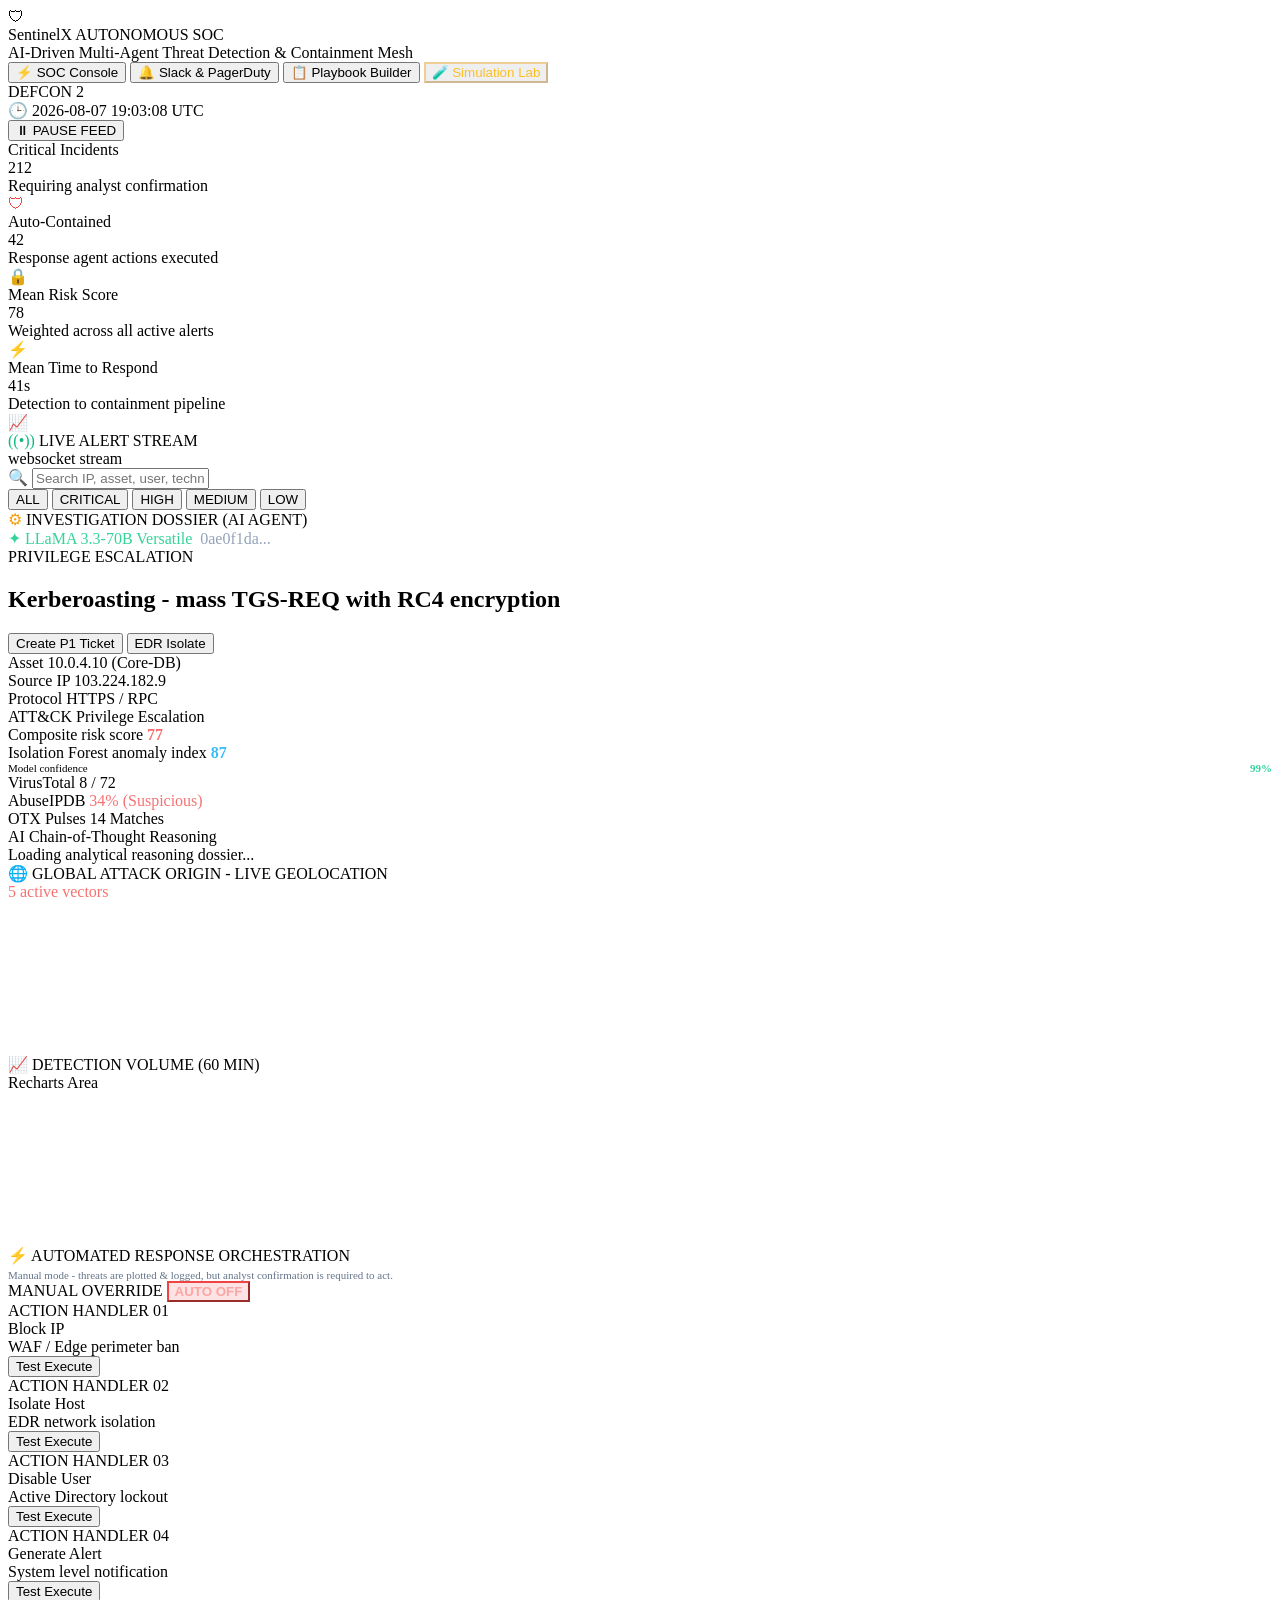
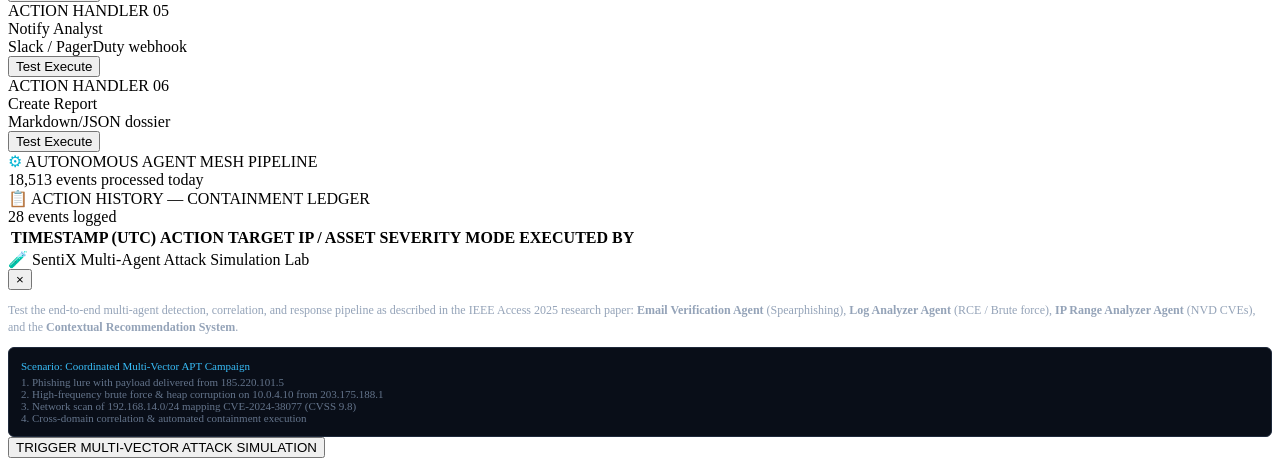
==== frontend/index.html @ 3782205e "feat(frontend): build interactive SOC console with alert stream, dossier, attack map, and agent mesh" ====
<!DOCTYPE html>
<html lang="en">
<head>
  <meta charset="UTF-8">
  <meta name="viewport" content="width=device-width, initial-scale=1.0">
  <title>SentinelX - Autonomous Multi-Agent Security Operations Center</title>
  <meta name="description" content="SentiX: An AI-Powered Autonomous Security Operations Center utilizing specialized multi-agent LLM reasoning, anomaly detection, and automated containment.">
  <link rel="stylesheet" href="/static/css/styles.css">
  <link rel="icon" href="data:image/svg+xml,<svg xmlns=%22http://www.w3.org/2000/svg%22 viewBox=%220 0 100 100%22><text y=%22.9em%22 font-size=%2290%22>🛡️</text></svg>">
</head>
<body>
  <div id="app-container">
    <!-- MASTER HEADER -->
    <header class="soc-header">
      <div class="brand-section">
        <div class="brand-logo">🛡</div>
        <div class="brand-title-wrap">
          <div class="brand-title-row">
            <span class="brand-title">SentinelX</span>
            <span class="badge-soc">AUTONOMOUS SOC</span>
          </div>
          <span class="brand-subtitle">AI-Driven Multi-Agent Threat Detection &amp; Containment Mesh</span>
        </div>
      </div>

      <nav class="nav-tabs">
        <button class="nav-tab active">
          <span>⚡</span> SOC Console
        </button>
        <button class="nav-tab">
          <span>🔔</span> Slack &amp; PagerDuty
        </button>
        <button class="nav-tab">
          <span>📋</span> Playbook Builder
        </button>
        <button class="nav-tab" id="btn-open-sim" style="color:#fbbf24;border-color:rgba(245,158,11,0.4);">
          <span>🧪</span> Simulation Lab
        </button>
      </nav>

      <div class="header-controls">
        <div class="defcon-badge" id="defcon-indicator">
          <span class="pulse-dot"></span>
          DEFCON 2
        </div>
        <div class="utc-clock">
          <span>🕒</span>
          <span id="utc-clock-time">2026-08-07 19:03:08 UTC</span>
        </div>
        <button class="btn-feed-ctrl" id="btn-feed-toggle">
          <span>⏸</span> PAUSE FEED
        </button>
      </div>
    </header>

    <main class="main-wrapper">
      <!-- TOP STATS CARDS -->
      <section class="stats-grid">
        <div class="stat-card red">
          <div>
            <div class="stat-label">Critical Incidents</div>
            <div class="stat-value" id="stat-critical">212</div>
            <div class="stat-sub">Requiring analyst confirmation</div>
          </div>
          <div class="stat-icon" style="color:#ef4444;">🛡</div>
        </div>

        <div class="stat-card green">
          <div>
            <div class="stat-label">Auto-Contained</div>
            <div class="stat-value" id="stat-contained">42</div>
            <div class="stat-sub">Response agent actions executed</div>
          </div>
          <div class="stat-icon" style="color:#10b981;">🔒</div>
        </div>

        <div class="stat-card gold">
          <div>
            <div class="stat-label">Mean Risk Score</div>
            <div class="stat-value" id="stat-risk">78</div>
            <div class="stat-sub">Weighted across all active alerts</div>
          </div>
          <div class="stat-icon" style="color:#f59e0b;">⚡</div>
        </div>

        <div class="stat-card cyan">
          <div>
            <div class="stat-label">Mean Time to Respond</div>
            <div class="stat-value" id="stat-mttr">41s</div>
            <div class="stat-sub">Detection to containment pipeline</div>
          </div>
          <div class="stat-icon" style="color:#06b6d4;">📈</div>
        </div>
      </section>

      <!-- SECTION 1: ALERT STREAM & AI INVESTIGATION DOSSIER (Slide 11) -->
      <section class="console-row">
        <!-- LEFT: LIVE ALERT STREAM -->
        <div class="panel">
          <div class="panel-header">
            <div class="panel-title">
              <span style="color:#10b981;">((•))</span> LIVE ALERT STREAM
            </div>
            <span class="panel-tag">websocket stream</span>
          </div>

          <div class="filter-bar">
            <div class="search-input-wrap">
              <span class="search-icon">🔍</span>
              <input type="text" id="search-alerts" class="search-input" placeholder="Search IP, asset, user, technique...">
            </div>
            <div class="filter-pills">
              <button class="pill-btn active" data-sev="ALL">ALL</button>
              <button class="pill-btn" data-sev="CRITICAL">CRITICAL</button>
              <button class="pill-btn" data-sev="HIGH">HIGH</button>
              <button class="pill-btn" data-sev="MEDIUM">MEDIUM</button>
              <button class="pill-btn" data-sev="LOW">LOW</button>
            </div>
          </div>

          <div class="alert-stream-list" id="alert-stream-list">
            <!-- Dynamic alerts loaded via JavaScript -->
          </div>
        </div>

        <!-- RIGHT: INVESTIGATION DOSSIER (AI AGENT) -->
        <div class="panel">
          <div class="panel-header">
            <div class="panel-title">
              <span style="color:#f59e0b;">⚙</span> INVESTIGATION DOSSIER (AI AGENT)
            </div>
            <div style="display:flex;gap:8px;align-items:center;">
              <span class="panel-tag" style="color:#34d399;border-color:#10b981;">✦ LLaMA 3.3-70B Versatile</span>
              <span class="panel-tag" id="dossier-alert-id" style="color:#94a3b8;border-color:#334155;">0ae0f1da...</span>
            </div>
          </div>

          <div class="dossier-body">
            <div class="dossier-top">
              <div class="dossier-header-info">
                <span class="dossier-cat-badge" id="dossier-cat-badge">PRIVILEGE ESCALATION</span>
                <h2 class="dossier-title" id="dossier-title">Kerberoasting - mass TGS-REQ with RC4 encryption</h2>
              </div>
              <div class="dossier-actions">
                <button class="btn-dossier-act" id="btn-create-p1">Create P1 Ticket</button>
                <button class="btn-dossier-act danger" id="btn-edr-isolate">EDR Isolate</button>
              </div>
            </div>

            <!-- METADATA GRID -->
            <div class="dossier-meta-grid">
              <div class="meta-field">
                <span class="meta-key">Asset</span>
                <span class="meta-val" id="meta-asset">10.0.4.10 (Core-DB)</span>
              </div>
              <div class="meta-field">
                <span class="meta-key">Source IP</span>
                <span class="meta-val" id="meta-src-ip">103.224.182.9</span>
              </div>
              <div class="meta-field">
                <span class="meta-key">Protocol</span>
                <span class="meta-val" id="meta-protocol">HTTPS / RPC</span>
              </div>
              <div class="meta-field">
                <span class="meta-key">ATT&amp;CK</span>
                <span class="meta-val" id="meta-technique">Privilege Escalation</span>
              </div>
            </div>

            <!-- METRIC BARS -->
            <div class="metrics-bars-box">
              <div class="bar-row">
                <div class="bar-header">
                  <span>Composite risk score</span>
                  <span id="val-composite" style="color:#f87171;font-weight:700;">77</span>
                </div>
                <div class="bar-track">
                  <div class="bar-fill red" id="bar-composite" style="width: 77%;"></div>
                </div>
              </div>

              <div class="bar-row">
                <div class="bar-header">
                  <span>Isolation Forest anomaly index</span>
                  <span id="val-if" style="color:#38bdf8;font-weight:700;">87</span>
                </div>
                <div class="bar-track">
                  <div class="bar-fill cyan" id="bar-if" style="width: 87%;"></div>
                </div>
              </div>

              <div style="display:flex;justify-content:space-between;font-family:var(--font-mono);font-size:11px;">
                <span style="color:var(--text-muted);">Model confidence</span>
                <span id="val-confidence" style="color:#34d399;font-weight:700;">99%</span>
              </div>
            </div>

            <!-- THREAT INTEL ROW -->
            <div class="threat-intel-row">
              <div class="intel-badge">
                <span class="intel-name">VirusTotal</span>
                <span class="intel-val" id="intel-vt">8 / 72</span>
              </div>
              <div class="intel-badge">
                <span class="intel-name">AbuseIPDB</span>
                <span class="intel-val" id="intel-abuse" style="color:#f87171;">34% (Suspicious)</span>
              </div>
              <div class="intel-badge">
                <span class="intel-name">OTX Pulses</span>
                <span class="intel-val" id="intel-otx">14 Matches</span>
              </div>
            </div>

            <!-- EVIDENCE & CHAIN-OF-THOUGHT -->
            <div class="evidence-section">
              <div class="evidence-header">AI Chain-of-Thought Reasoning</div>
              <div class="cot-container" id="dossier-cot">
                <!-- Injected via JavaScript -->
              </div>
              <div class="explanation-text" id="dossier-explanation">
                Loading analytical reasoning dossier...
              </div>
            </div>
          </div>
        </div>
      </section>

      <!-- SECTION 2: MAP, VOLUME & AUTOMATED RESPONSE (Slide 12) -->
      <section class="bottom-grid">
        <!-- MAP -->
        <div class="panel">
          <div class="panel-header">
            <div class="panel-title">
              <span style="color:#06b6d4;">🌐</span> GLOBAL ATTACK ORIGIN - LIVE GEOLOCATION
            </div>
            <span class="panel-tag" style="color:#f87171;border-color:rgba(239,68,68,0.4);">5 active vectors</span>
          </div>
          <div class="map-container">
            <canvas id="attack-map-canvas"></canvas>
          </div>
        </div>

        <!-- VOLUME CHART -->
        <div class="panel">
          <div class="panel-header">
            <div class="panel-title">
              <span style="color:#f59e0b;">📈</span> DETECTION VOLUME (60 MIN)
            </div>
            <span class="panel-tag">Recharts Area</span>
          </div>
          <div class="chart-container">
            <canvas id="volume-chart-canvas"></canvas>
          </div>
        </div>

        <!-- AUTOMATED RESPONSE ORCHESTRATION -->
        <div class="orchestration-panel">
          <div class="orch-header">
            <div>
              <div class="panel-title" style="margin-bottom:4px;">
                <span style="color:#10b981;">⚡</span> AUTOMATED RESPONSE ORCHESTRATION
              </div>
              <div style="font-size:11px;color:#64748b;">
                Manual mode - threats are plotted &amp; logged, but analyst confirmation is required to act.
              </div>
            </div>
            <div class="orch-mode-toggle">
              <span class="orch-mode-label">MANUAL OVERRIDE</span>
              <button class="pill-btn" id="mode-toggle-btn" style="background:rgba(239,68,68,0.15);color:#fca5a5;border-color:#ef4444;font-weight:700;">
                AUTO OFF
              </button>
            </div>
          </div>

          <div class="handlers-grid">
            <div class="handler-card">
              <div>
                <span class="handler-num">ACTION HANDLER 01</span>
                <div class="handler-name">Block IP</div>
                <div class="handler-desc">WAF / Edge perimeter ban</div>
              </div>
              <button class="btn-test-exec" data-action="BLOCK_IP" data-target="203.175.188.1">Test Execute</button>
            </div>

            <div class="handler-card">
              <div>
                <span class="handler-num">ACTION HANDLER 02</span>
                <div class="handler-name">Isolate Host</div>
                <div class="handler-desc">EDR network isolation</div>
              </div>
              <button class="btn-test-exec" data-action="ISOLATE_HOST" data-target="10.0.4.10">Test Execute</button>
            </div>

            <div class="handler-card">
              <div>
                <span class="handler-num">ACTION HANDLER 03</span>
                <div class="handler-name">Disable User</div>
                <div class="handler-desc">Active Directory lockout</div>
              </div>
              <button class="btn-test-exec" data-action="DISABLE_USER" data-target="admin_service">Test Execute</button>
            </div>

            <div class="handler-card">
              <div>
                <span class="handler-num">ACTION HANDLER 04</span>
                <div class="handler-name">Generate Alert</div>
                <div class="handler-desc">System level notification</div>
              </div>
              <button class="btn-test-exec" data-action="GENERATE_ALERT" data-target="Core SOC Dispatch">Test Execute</button>
            </div>

            <div class="handler-card">
              <div>
                <span class="handler-num">ACTION HANDLER 05</span>
                <div class="handler-name">Notify Analyst</div>
                <div class="handler-desc">Slack / PagerDuty webhook</div>
              </div>
              <button class="btn-test-exec" data-action="NOTIFY_ANALYST" data-target="#soc-channel">Test Execute</button>
            </div>

            <div class="handler-card">
              <div>
                <span class="handler-num">ACTION HANDLER 06</span>
                <div class="handler-name">Create Report</div>
                <div class="handler-desc">Markdown/JSON dossier</div>
              </div>
              <button class="btn-test-exec" data-action="CREATE_REPORT" data-target="INCIDENT-DOSSIER-2026">Test Execute</button>
            </div>
          </div>
        </div>
      </section>

      <!-- SECTION 3: AGENT MESH & CONTAINMENT LEDGER (Slide 13) -->
      <section class="console-row" style="grid-template-columns: 100%;">
        <!-- AGENT MESH -->
        <div class="panel">
          <div class="panel-header">
            <div class="panel-title">
              <span style="color:#06b6d4;">⚙</span> AUTONOMOUS AGENT MESH PIPELINE
            </div>
            <span class="panel-tag" id="events-today-badge">18,513 events processed today</span>
          </div>
          <div class="mesh-grid" id="agent-mesh-grid">
            <!-- 12 Agents loaded dynamically -->
          </div>
        </div>

        <!-- ACTION HISTORY - CONTAINMENT LEDGER -->
        <div class="panel">
          <div class="panel-header">
            <div class="panel-title">
              <span style="color:#10b981;">📋</span> ACTION HISTORY — CONTAINMENT LEDGER
            </div>
            <span class="panel-tag" id="ledger-count-badge">28 events logged</span>
          </div>
          <div class="ledger-table-wrap">
            <table class="ledger-table">
              <thead>
                <tr>
                  <th>TIMESTAMP (UTC)</th>
                  <th>ACTION</th>
                  <th>TARGET IP / ASSET</th>
                  <th>SEVERITY</th>
                  <th>MODE</th>
                  <th>EXECUTED BY</th>
                </tr>
              </thead>
              <tbody id="ledger-table-body">
                <!-- Containment rows loaded dynamically -->
              </tbody>
            </table>
          </div>
        </div>
      </section>
    </main>

    <!-- SIMULATION LAB MODAL -->
    <div class="modal-backdrop" id="sim-modal">
      <div class="modal-content">
        <div class="modal-header">
          <div class="modal-title">🧪 SentiX Multi-Agent Attack Simulation Lab</div>
          <button class="btn-close-modal" id="btn-close-modal">&times;</button>
        </div>
        <p style="font-size:12px;color:#94a3b8;line-height:1.4;">
          Test the end-to-end multi-agent detection, correlation, and response pipeline as described in the IEEE Access 2025 research paper:
          <strong>Email Verification Agent</strong> (Spearphishing), <strong>Log Analyzer Agent</strong> (RCE / Brute force), 
          <strong>IP Range Analyzer Agent</strong> (NVD CVEs), and the <strong>Contextual Recommendation System</strong>.
        </p>

        <div style="background:#090e18;padding:12px;border-radius:6px;border:1px solid #1e293b;font-family:var(--font-mono);font-size:11px;color:#38bdf8;">
          <div>Scenario: Coordinated Multi-Vector APT Campaign</div>
          <div style="color:#64748b;margin-top:4px;">
            1. Phishing lure with payload delivered from 185.220.101.5<br>
            2. High-frequency brute force &amp; heap corruption on 10.0.4.10 from 203.175.188.1<br>
            3. Network scan of 192.168.14.0/24 mapping CVE-2024-38077 (CVSS 9.8)<br>
            4. Cross-domain correlation &amp; automated containment execution
          </div>
        </div>

        <button class="btn-primary" id="btn-run-sim-action">
          TRIGGER MULTI-VECTOR ATTACK SIMULATION
        </button>
      </div>
    </div>
  </div>

  <script src="/static/js/app.js"></script>
</body>
</html>
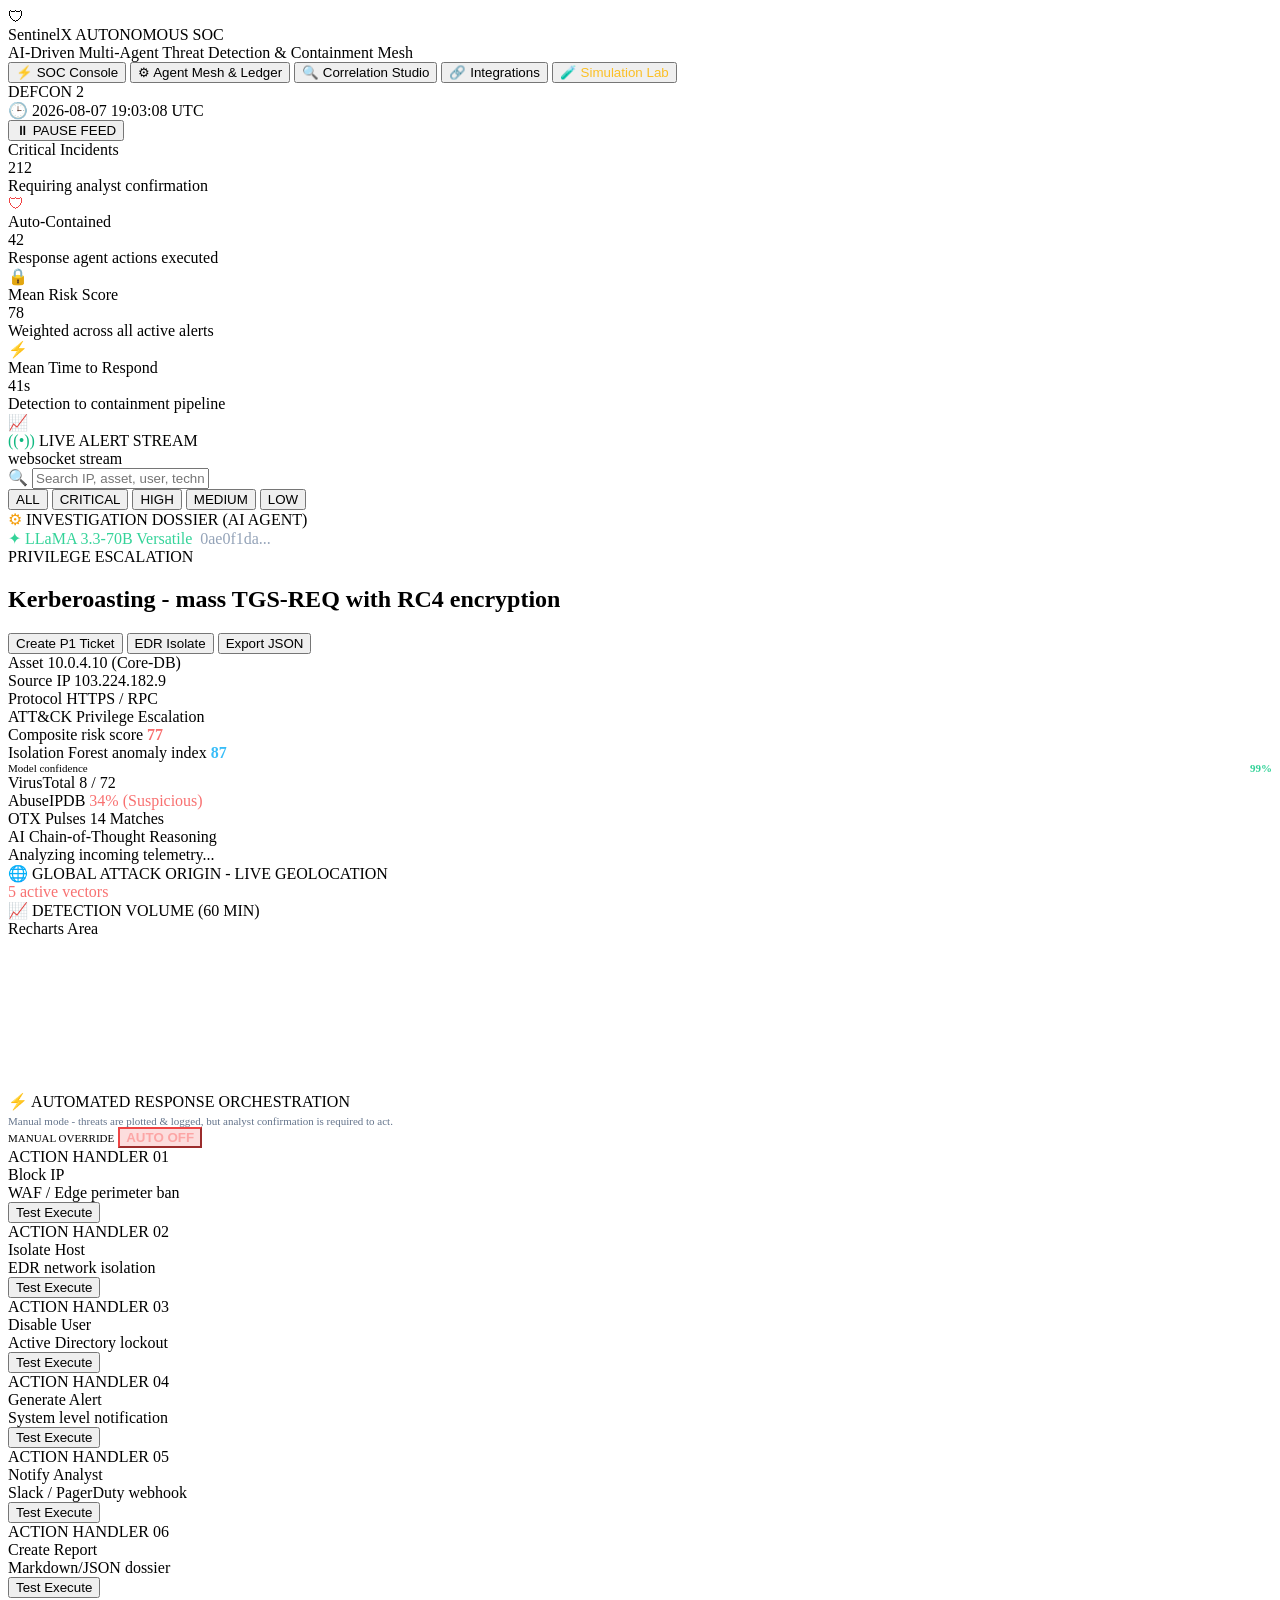
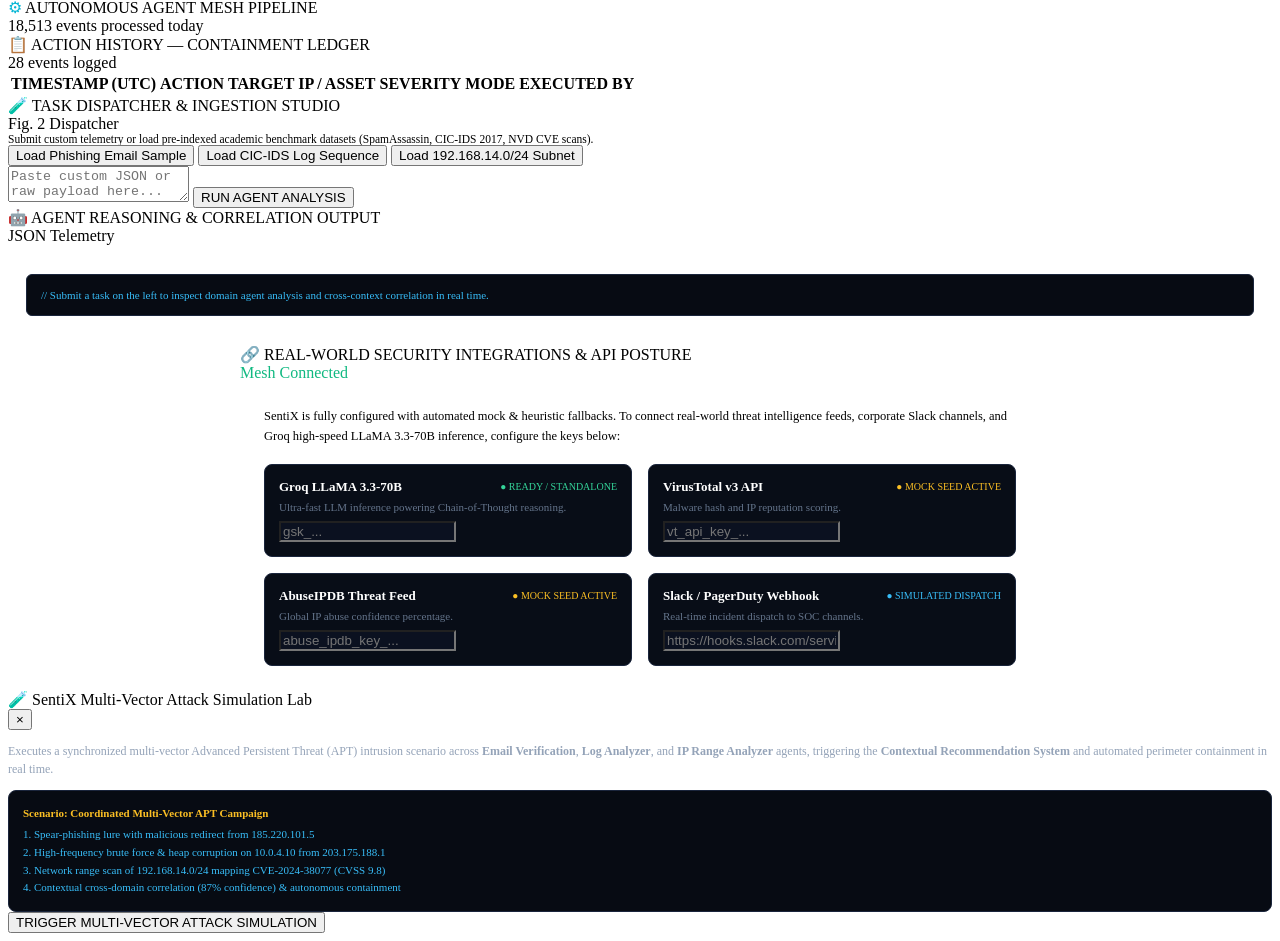
==== commit f3b678d1: "feat(ui): complete high-fidelity tactical SOC console redesign with offline Leaflet maps, Chart.js t" ====
--- a/frontend/index.html
+++ b/frontend/index.html
@@ -4,357 +4,369 @@
   <meta charset="UTF-8">
   <meta name="viewport" content="width=device-width, initial-scale=1.0">
   <title>SentinelX - Autonomous Multi-Agent Security Operations Center</title>
-  <meta name="description" content="SentiX: An AI-Powered Autonomous Security Operations Center utilizing specialized multi-agent LLM reasoning, anomaly detection, and automated containment.">
+  <meta name="description" content="SentiX: Autonomous Multi-Agent Security Operations Center (SOC) implementing IEEE Access 2025 cross-domain threat detection and correlation.">
+  <link rel="stylesheet" href="/static/vendor/leaflet.css">
   <link rel="stylesheet" href="/static/css/styles.css">
   <link rel="icon" href="data:image/svg+xml,<svg xmlns=%22http://www.w3.org/2000/svg%22 viewBox=%220 0 100 100%22><text y=%22.9em%22 font-size=%2290%22>🛡️</text></svg>">
 </head>
 <body>
   <div id="app-container">
-    <!-- MASTER HEADER -->
+    <!-- MASTER HEADER (Slide 11 Replica) -->
     <header class="soc-header">
       <div class="brand-section">
-        <div class="brand-logo">🛡</div>
-        <div class="brand-title-wrap">
-          <div class="brand-title-row">
-            <span class="brand-title">SentinelX</span>
-            <span class="badge-soc">AUTONOMOUS SOC</span>
-          </div>
-          <span class="brand-subtitle">AI-Driven Multi-Agent Threat Detection &amp; Containment Mesh</span>
+        <div class="brand-shield-icon">🛡</div>
+        <div class="brand-titles">
+          <div class="brand-primary-row">
+            <span class="brand-name">SentinelX</span>
+            <span class="brand-badge-soc">AUTONOMOUS SOC</span>
+          </div>
+          <span class="brand-desc">AI-Driven Multi-Agent Threat Detection &amp; Containment Mesh</span>
         </div>
       </div>
 
       <nav class="nav-tabs">
-        <button class="nav-tab active">
+        <button class="nav-tab-btn active" data-tab="pane-soc-console">
           <span>⚡</span> SOC Console
         </button>
-        <button class="nav-tab">
-          <span>🔔</span> Slack &amp; PagerDuty
-        </button>
-        <button class="nav-tab">
-          <span>📋</span> Playbook Builder
-        </button>
-        <button class="nav-tab" id="btn-open-sim" style="color:#fbbf24;border-color:rgba(245,158,11,0.4);">
+        <button class="nav-tab-btn" data-tab="pane-agent-mesh">
+          <span>⚙</span> Agent Mesh &amp; Ledger
+        </button>
+        <button class="nav-tab-btn" data-tab="pane-studio">
+          <span>🔍</span> Correlation Studio
+        </button>
+        <button class="nav-tab-btn" data-tab="pane-integrations">
+          <span>🔗</span> Integrations
+        </button>
+        <button class="nav-tab-btn" id="btn-open-sim" style="color:#fbbf24;">
           <span>🧪</span> Simulation Lab
         </button>
       </nav>
 
-      <div class="header-controls">
-        <div class="defcon-badge" id="defcon-indicator">
-          <span class="pulse-dot"></span>
+      <div class="header-status-cluster">
+        <div class="defcon-pill">
+          <span class="pulse-dot-cyan"></span>
           DEFCON 2
         </div>
-        <div class="utc-clock">
+        <div class="clock-telemetry">
           <span>🕒</span>
           <span id="utc-clock-time">2026-08-07 19:03:08 UTC</span>
         </div>
-        <button class="btn-feed-ctrl" id="btn-feed-toggle">
+        <button class="btn-toggle-feed" id="btn-feed-toggle">
           <span>⏸</span> PAUSE FEED
         </button>
       </div>
     </header>
 
     <main class="main-wrapper">
-      <!-- TOP STATS CARDS -->
-      <section class="stats-grid">
-        <div class="stat-card red">
+      <!-- TOP METRIC CARDS (Slide 11 Replica) -->
+      <section class="metrics-row">
+        <div class="metric-card red">
           <div>
-            <div class="stat-label">Critical Incidents</div>
-            <div class="stat-value" id="stat-critical">212</div>
-            <div class="stat-sub">Requiring analyst confirmation</div>
-          </div>
-          <div class="stat-icon" style="color:#ef4444;">🛡</div>
-        </div>
-
-        <div class="stat-card green">
+            <div class="metric-title">Critical Incidents</div>
+            <div class="metric-value" id="stat-critical">212</div>
+            <div class="metric-sub">Requiring analyst confirmation</div>
+          </div>
+          <div class="metric-icon-wrap" style="color:#ef4444;">🛡</div>
+        </div>
+
+        <div class="metric-card green">
           <div>
-            <div class="stat-label">Auto-Contained</div>
-            <div class="stat-value" id="stat-contained">42</div>
-            <div class="stat-sub">Response agent actions executed</div>
-          </div>
-          <div class="stat-icon" style="color:#10b981;">🔒</div>
-        </div>
-
-        <div class="stat-card gold">
+            <div class="metric-title">Auto-Contained</div>
+            <div class="metric-value" id="stat-contained">42</div>
+            <div class="metric-sub">Response agent actions executed</div>
+          </div>
+          <div class="metric-icon-wrap" style="color:#10b981;">🔒</div>
+        </div>
+
+        <div class="metric-card gold">
           <div>
-            <div class="stat-label">Mean Risk Score</div>
-            <div class="stat-value" id="stat-risk">78</div>
-            <div class="stat-sub">Weighted across all active alerts</div>
-          </div>
-          <div class="stat-icon" style="color:#f59e0b;">⚡</div>
-        </div>
-
-        <div class="stat-card cyan">
+            <div class="metric-title">Mean Risk Score</div>
+            <div class="metric-value" id="stat-risk">78</div>
+            <div class="metric-sub">Weighted across all active alerts</div>
+          </div>
+          <div class="metric-icon-wrap" style="color:#f59e0b;">⚡</div>
+        </div>
+
+        <div class="metric-card cyan">
           <div>
-            <div class="stat-label">Mean Time to Respond</div>
-            <div class="stat-value" id="stat-mttr">41s</div>
-            <div class="stat-sub">Detection to containment pipeline</div>
-          </div>
-          <div class="stat-icon" style="color:#06b6d4;">📈</div>
+            <div class="metric-title">Mean Time to Respond</div>
+            <div class="metric-value" id="stat-mttr">41s</div>
+            <div class="metric-sub">Detection to containment pipeline</div>
+          </div>
+          <div class="metric-icon-wrap" style="color:#06b6d4;">📈</div>
         </div>
       </section>
 
-      <!-- SECTION 1: ALERT STREAM & AI INVESTIGATION DOSSIER (Slide 11) -->
-      <section class="console-row">
-        <!-- LEFT: LIVE ALERT STREAM -->
-        <div class="panel">
-          <div class="panel-header">
-            <div class="panel-title">
-              <span style="color:#10b981;">((•))</span> LIVE ALERT STREAM
-            </div>
-            <span class="panel-tag">websocket stream</span>
-          </div>
-
-          <div class="filter-bar">
-            <div class="search-input-wrap">
-              <span class="search-icon">🔍</span>
-              <input type="text" id="search-alerts" class="search-input" placeholder="Search IP, asset, user, technique...">
-            </div>
-            <div class="filter-pills">
-              <button class="pill-btn active" data-sev="ALL">ALL</button>
-              <button class="pill-btn" data-sev="CRITICAL">CRITICAL</button>
-              <button class="pill-btn" data-sev="HIGH">HIGH</button>
-              <button class="pill-btn" data-sev="MEDIUM">MEDIUM</button>
-              <button class="pill-btn" data-sev="LOW">LOW</button>
-            </div>
-          </div>
-
-          <div class="alert-stream-list" id="alert-stream-list">
-            <!-- Dynamic alerts loaded via JavaScript -->
-          </div>
-        </div>
-
-        <!-- RIGHT: INVESTIGATION DOSSIER (AI AGENT) -->
-        <div class="panel">
-          <div class="panel-header">
-            <div class="panel-title">
-              <span style="color:#f59e0b;">⚙</span> INVESTIGATION DOSSIER (AI AGENT)
-            </div>
-            <div style="display:flex;gap:8px;align-items:center;">
-              <span class="panel-tag" style="color:#34d399;border-color:#10b981;">✦ LLaMA 3.3-70B Versatile</span>
-              <span class="panel-tag" id="dossier-alert-id" style="color:#94a3b8;border-color:#334155;">0ae0f1da...</span>
-            </div>
-          </div>
-
-          <div class="dossier-body">
-            <div class="dossier-top">
-              <div class="dossier-header-info">
-                <span class="dossier-cat-badge" id="dossier-cat-badge">PRIVILEGE ESCALATION</span>
-                <h2 class="dossier-title" id="dossier-title">Kerberoasting - mass TGS-REQ with RC4 encryption</h2>
-              </div>
-              <div class="dossier-actions">
-                <button class="btn-dossier-act" id="btn-create-p1">Create P1 Ticket</button>
-                <button class="btn-dossier-act danger" id="btn-edr-isolate">EDR Isolate</button>
-              </div>
-            </div>
-
-            <!-- METADATA GRID -->
-            <div class="dossier-meta-grid">
-              <div class="meta-field">
-                <span class="meta-key">Asset</span>
-                <span class="meta-val" id="meta-asset">10.0.4.10 (Core-DB)</span>
-              </div>
-              <div class="meta-field">
-                <span class="meta-key">Source IP</span>
-                <span class="meta-val" id="meta-src-ip">103.224.182.9</span>
-              </div>
-              <div class="meta-field">
-                <span class="meta-key">Protocol</span>
-                <span class="meta-val" id="meta-protocol">HTTPS / RPC</span>
-              </div>
-              <div class="meta-field">
-                <span class="meta-key">ATT&amp;CK</span>
-                <span class="meta-val" id="meta-technique">Privilege Escalation</span>
-              </div>
-            </div>
-
-            <!-- METRIC BARS -->
-            <div class="metrics-bars-box">
-              <div class="bar-row">
-                <div class="bar-header">
-                  <span>Composite risk score</span>
-                  <span id="val-composite" style="color:#f87171;font-weight:700;">77</span>
-                </div>
-                <div class="bar-track">
-                  <div class="bar-fill red" id="bar-composite" style="width: 77%;"></div>
-                </div>
-              </div>
-
-              <div class="bar-row">
-                <div class="bar-header">
-                  <span>Isolation Forest anomaly index</span>
-                  <span id="val-if" style="color:#38bdf8;font-weight:700;">87</span>
-                </div>
-                <div class="bar-track">
-                  <div class="bar-fill cyan" id="bar-if" style="width: 87%;"></div>
-                </div>
-              </div>
-
-              <div style="display:flex;justify-content:space-between;font-family:var(--font-mono);font-size:11px;">
-                <span style="color:var(--text-muted);">Model confidence</span>
-                <span id="val-confidence" style="color:#34d399;font-weight:700;">99%</span>
-              </div>
-            </div>
-
-            <!-- THREAT INTEL ROW -->
-            <div class="threat-intel-row">
-              <div class="intel-badge">
-                <span class="intel-name">VirusTotal</span>
-                <span class="intel-val" id="intel-vt">8 / 72</span>
-              </div>
-              <div class="intel-badge">
-                <span class="intel-name">AbuseIPDB</span>
-                <span class="intel-val" id="intel-abuse" style="color:#f87171;">34% (Suspicious)</span>
-              </div>
-              <div class="intel-badge">
-                <span class="intel-name">OTX Pulses</span>
-                <span class="intel-val" id="intel-otx">14 Matches</span>
-              </div>
-            </div>
-
-            <!-- EVIDENCE & CHAIN-OF-THOUGHT -->
-            <div class="evidence-section">
-              <div class="evidence-header">AI Chain-of-Thought Reasoning</div>
-              <div class="cot-container" id="dossier-cot">
-                <!-- Injected via JavaScript -->
-              </div>
-              <div class="explanation-text" id="dossier-explanation">
-                Loading analytical reasoning dossier...
-              </div>
-            </div>
-          </div>
-        </div>
-      </section>
-
-      <!-- SECTION 2: MAP, VOLUME & AUTOMATED RESPONSE (Slide 12) -->
-      <section class="bottom-grid">
-        <!-- MAP -->
-        <div class="panel">
-          <div class="panel-header">
-            <div class="panel-title">
-              <span style="color:#06b6d4;">🌐</span> GLOBAL ATTACK ORIGIN - LIVE GEOLOCATION
-            </div>
-            <span class="panel-tag" style="color:#f87171;border-color:rgba(239,68,68,0.4);">5 active vectors</span>
-          </div>
-          <div class="map-container">
-            <canvas id="attack-map-canvas"></canvas>
-          </div>
-        </div>
-
-        <!-- VOLUME CHART -->
-        <div class="panel">
-          <div class="panel-header">
-            <div class="panel-title">
-              <span style="color:#f59e0b;">📈</span> DETECTION VOLUME (60 MIN)
-            </div>
-            <span class="panel-tag">Recharts Area</span>
-          </div>
-          <div class="chart-container">
-            <canvas id="volume-chart-canvas"></canvas>
-          </div>
-        </div>
-
-        <!-- AUTOMATED RESPONSE ORCHESTRATION -->
-        <div class="orchestration-panel">
-          <div class="orch-header">
-            <div>
-              <div class="panel-title" style="margin-bottom:4px;">
-                <span style="color:#10b981;">⚡</span> AUTOMATED RESPONSE ORCHESTRATION
-              </div>
-              <div style="font-size:11px;color:#64748b;">
-                Manual mode - threats are plotted &amp; logged, but analyst confirmation is required to act.
-              </div>
-            </div>
-            <div class="orch-mode-toggle">
-              <span class="orch-mode-label">MANUAL OVERRIDE</span>
-              <button class="pill-btn" id="mode-toggle-btn" style="background:rgba(239,68,68,0.15);color:#fca5a5;border-color:#ef4444;font-weight:700;">
-                AUTO OFF
-              </button>
-            </div>
-          </div>
-
-          <div class="handlers-grid">
-            <div class="handler-card">
+      <!-- ========================================== -->
+      <!-- TAB 1: SOC CONSOLE (Slides 11 & 12)       -->
+      <!-- ========================================== -->
+      <div class="tab-pane active" id="pane-soc-console">
+        <!-- SECTION 1: ALERT STREAM & AI DOSSIER (Slide 11) -->
+        <section class="soc-grid-dual">
+          <!-- LEFT: LIVE ALERT STREAM -->
+          <div class="soc-panel">
+            <div class="soc-panel-header">
+              <div class="panel-heading">
+                <span style="color:#10b981;">((•))</span> LIVE ALERT STREAM
+              </div>
+              <span class="tag-stream">websocket stream</span>
+            </div>
+
+            <div class="stream-filter-box">
+              <div class="search-field-wrap">
+                <span class="search-field-icon">🔍</span>
+                <input type="text" id="search-alerts" class="search-field" placeholder="Search IP, asset, user, technique...">
+              </div>
+              <div class="severity-pill-row">
+                <button class="sev-pill active" data-sev="ALL">ALL</button>
+                <button class="sev-pill" data-sev="CRITICAL">CRITICAL</button>
+                <button class="sev-pill" data-sev="HIGH">HIGH</button>
+                <button class="sev-pill" data-sev="MEDIUM">MEDIUM</button>
+                <button class="sev-pill" data-sev="LOW">LOW</button>
+              </div>
+            </div>
+
+            <div class="alert-list-scroll" id="alert-stream-list">
+              <!-- Dynamically populated from SQLite via API -->
+            </div>
+          </div>
+
+          <!-- RIGHT: AI INVESTIGATION DOSSIER -->
+          <div class="soc-panel">
+            <div class="soc-panel-header">
+              <div class="panel-heading">
+                <span style="color:#f59e0b;">⚙</span> INVESTIGATION DOSSIER (AI AGENT)
+              </div>
+              <div style="display:flex;gap:8px;align-items:center;">
+                <span class="tag-stream" style="color:#34d399;border-color:#10b981;">✦ LLaMA 3.3-70B Versatile</span>
+                <span class="tag-stream" id="dossier-alert-id" style="color:#94a3b8;border-color:#2a3b5c;">0ae0f1da...</span>
+              </div>
+            </div>
+
+            <div class="dossier-inner">
+              <div class="dossier-hero">
+                <div class="dossier-titles">
+                  <span class="dossier-category" id="dossier-cat-badge">PRIVILEGE ESCALATION</span>
+                  <h2 class="dossier-main-title" id="dossier-title">Kerberoasting - mass TGS-REQ with RC4 encryption</h2>
+                </div>
+                <div class="dossier-btn-cluster">
+                  <button class="btn-dossier" id="btn-create-p1">Create P1 Ticket</button>
+                  <button class="btn-dossier danger" id="btn-edr-isolate">EDR Isolate</button>
+                  <button class="btn-dossier" id="btn-export-dossier">Export JSON</button>
+                </div>
+              </div>
+
+              <!-- 4-COLUMN TELEMETRY GRID -->
+              <div class="telemetry-4col">
+                <div class="tele-field">
+                  <span class="tele-label">Asset</span>
+                  <span class="tele-value" id="meta-asset">10.0.4.10 (Core-DB)</span>
+                </div>
+                <div class="tele-field">
+                  <span class="tele-label">Source IP</span>
+                  <span class="tele-value" id="meta-src-ip">103.224.182.9</span>
+                </div>
+                <div class="tele-field">
+                  <span class="tele-label">Protocol</span>
+                  <span class="tele-value" id="meta-protocol">HTTPS / RPC</span>
+                </div>
+                <div class="tele-field">
+                  <span class="tele-label">ATT&amp;CK</span>
+                  <span class="tele-value" id="meta-technique">Privilege Escalation</span>
+                </div>
+              </div>
+
+              <!-- RISK PROGRESS METRICS -->
+              <div class="gauges-card">
+                <div class="gauge-item">
+                  <div class="gauge-head">
+                    <span>Composite risk score</span>
+                    <span id="val-composite" style="color:#f87171;font-weight:700;">77</span>
+                  </div>
+                  <div class="gauge-track">
+                    <div class="gauge-fill red" id="bar-composite" style="width: 77%;"></div>
+                  </div>
+                </div>
+
+                <div class="gauge-item">
+                  <div class="gauge-head">
+                    <span>Isolation Forest anomaly index</span>
+                    <span id="val-if" style="color:#38bdf8;font-weight:700;">87</span>
+                  </div>
+                  <div class="gauge-track">
+                    <div class="gauge-fill cyan" id="bar-if" style="width: 87%;"></div>
+                  </div>
+                </div>
+
+                <div style="display:flex;justify-content:space-between;font-family:var(--font-mono);font-size:11px;">
+                  <span style="color:var(--text-secondary);">Model confidence</span>
+                  <span id="val-confidence" style="color:#34d399;font-weight:700;">99%</span>
+                </div>
+              </div>
+
+              <!-- THREAT INTEL TRIPLET -->
+              <div class="intel-triplet">
+                <div class="intel-cell">
+                  <span class="intel-cell-name">VirusTotal</span>
+                  <span class="intel-cell-stat" id="intel-vt">8 / 72</span>
+                </div>
+                <div class="intel-cell">
+                  <span class="intel-cell-name">AbuseIPDB</span>
+                  <span class="intel-cell-stat" id="intel-abuse" style="color:#f87171;">34% (Suspicious)</span>
+                </div>
+                <div class="intel-cell">
+                  <span class="intel-cell-name">OTX Pulses</span>
+                  <span class="intel-cell-stat" id="intel-otx">14 Matches</span>
+                </div>
+              </div>
+
+              <!-- CHAIN-OF-THOUGHT EXPLAINABILITY -->
+              <div class="cot-wrapper">
+                <div class="cot-header">AI Chain-of-Thought Reasoning</div>
+                <div class="cot-box" id="dossier-cot">
+                  <!-- Dynamically populated -->
+                </div>
+                <div class="narrative-banner" id="dossier-explanation">
+                  Analyzing incoming telemetry...
+                </div>
+              </div>
+            </div>
+          </div>
+        </section>
+
+        <!-- SECTION 2: MAP, DETECTION VOLUME & AUTOMATED RESPONSE (Slide 12) -->
+        <section class="slide12-grid">
+          <!-- LEAFLET GEOLOCATION MAP -->
+          <div class="soc-panel">
+            <div class="soc-panel-header">
+              <div class="panel-heading">
+                <span style="color:#06b6d4;">🌐</span> GLOBAL ATTACK ORIGIN - LIVE GEOLOCATION
+              </div>
+              <span class="tag-stream" style="color:#f87171;border-color:rgba(239,68,68,0.4);">5 active vectors</span>
+            </div>
+            <div class="map-view-box">
+              <div id="leaflet-map"></div>
+            </div>
+          </div>
+
+          <!-- CHART.JS DETECTION VOLUME (60 MIN) -->
+          <div class="soc-panel">
+            <div class="soc-panel-header">
+              <div class="panel-heading">
+                <span style="color:#f59e0b;">📈</span> DETECTION VOLUME (60 MIN)
+              </div>
+              <span class="tag-stream">Recharts Area</span>
+            </div>
+            <div class="chart-view-box">
+              <canvas id="chartjs-volume-canvas"></canvas>
+            </div>
+          </div>
+
+          <!-- AUTOMATED RESPONSE ORCHESTRATION -->
+          <div class="orch-master-panel" style="grid-column: 1 / -1;">
+            <div class="orch-header-row">
               <div>
-                <span class="handler-num">ACTION HANDLER 01</span>
-                <div class="handler-name">Block IP</div>
-                <div class="handler-desc">WAF / Edge perimeter ban</div>
-              </div>
-              <button class="btn-test-exec" data-action="BLOCK_IP" data-target="203.175.188.1">Test Execute</button>
-            </div>
-
-            <div class="handler-card">
-              <div>
-                <span class="handler-num">ACTION HANDLER 02</span>
-                <div class="handler-name">Isolate Host</div>
-                <div class="handler-desc">EDR network isolation</div>
-              </div>
-              <button class="btn-test-exec" data-action="ISOLATE_HOST" data-target="10.0.4.10">Test Execute</button>
-            </div>
-
-            <div class="handler-card">
-              <div>
-                <span class="handler-num">ACTION HANDLER 03</span>
-                <div class="handler-name">Disable User</div>
-                <div class="handler-desc">Active Directory lockout</div>
-              </div>
-              <button class="btn-test-exec" data-action="DISABLE_USER" data-target="admin_service">Test Execute</button>
-            </div>
-
-            <div class="handler-card">
-              <div>
-                <span class="handler-num">ACTION HANDLER 04</span>
-                <div class="handler-name">Generate Alert</div>
-                <div class="handler-desc">System level notification</div>
-              </div>
-              <button class="btn-test-exec" data-action="GENERATE_ALERT" data-target="Core SOC Dispatch">Test Execute</button>
-            </div>
-
-            <div class="handler-card">
-              <div>
-                <span class="handler-num">ACTION HANDLER 05</span>
-                <div class="handler-name">Notify Analyst</div>
-                <div class="handler-desc">Slack / PagerDuty webhook</div>
-              </div>
-              <button class="btn-test-exec" data-action="NOTIFY_ANALYST" data-target="#soc-channel">Test Execute</button>
-            </div>
-
-            <div class="handler-card">
-              <div>
-                <span class="handler-num">ACTION HANDLER 06</span>
-                <div class="handler-name">Create Report</div>
-                <div class="handler-desc">Markdown/JSON dossier</div>
-              </div>
-              <button class="btn-test-exec" data-action="CREATE_REPORT" data-target="INCIDENT-DOSSIER-2026">Test Execute</button>
-            </div>
-          </div>
-        </div>
-      </section>
-
-      <!-- SECTION 3: AGENT MESH & CONTAINMENT LEDGER (Slide 13) -->
-      <section class="console-row" style="grid-template-columns: 100%;">
-        <!-- AGENT MESH -->
-        <div class="panel">
-          <div class="panel-header">
-            <div class="panel-title">
+                <div class="panel-heading" style="margin-bottom:4px;">
+                  <span style="color:#10b981;">⚡</span> AUTOMATED RESPONSE ORCHESTRATION
+                </div>
+                <div style="font-size:11px;color:#64748b;">
+                  Manual mode - threats are plotted &amp; logged, but analyst confirmation is required to act.
+                </div>
+              </div>
+              <div class="orch-toggle-wrap">
+                <span style="font-family:var(--font-mono);font-size:11px;color:var(--text-muted);">MANUAL OVERRIDE</span>
+                <button class="sev-pill" id="mode-toggle-btn" style="background:rgba(239,68,68,0.18);color:#fca5a5;border-color:#ef4444;font-weight:700;">
+                  AUTO OFF
+                </button>
+              </div>
+            </div>
+
+            <div class="orch-handlers-6col">
+              <div class="handler-tile">
+                <div>
+                  <span class="handler-idx">ACTION HANDLER 01</span>
+                  <div class="handler-title">Block IP</div>
+                  <div class="handler-desc">WAF / Edge perimeter ban</div>
+                </div>
+                <button class="btn-exec-action" data-action="BLOCK_IP" data-target="203.175.188.1">Test Execute</button>
+              </div>
+
+              <div class="handler-tile">
+                <div>
+                  <span class="handler-idx">ACTION HANDLER 02</span>
+                  <div class="handler-title">Isolate Host</div>
+                  <div class="handler-desc">EDR network isolation</div>
+                </div>
+                <button class="btn-exec-action" data-action="ISOLATE_HOST" data-target="10.0.4.10">Test Execute</button>
+              </div>
+
+              <div class="handler-tile">
+                <div>
+                  <span class="handler-idx">ACTION HANDLER 03</span>
+                  <div class="handler-title">Disable User</div>
+                  <div class="handler-desc">Active Directory lockout</div>
+                </div>
+                <button class="btn-exec-action" data-action="DISABLE_USER" data-target="svc_backup">Test Execute</button>
+              </div>
+
+              <div class="handler-tile">
+                <div>
+                  <span class="handler-idx">ACTION HANDLER 04</span>
+                  <div class="handler-title">Generate Alert</div>
+                  <div class="handler-desc">System level notification</div>
+                </div>
+                <button class="btn-exec-action" data-action="GENERATE_ALERT" data-target="Core SOC Dispatch">Test Execute</button>
+              </div>
+
+              <div class="handler-tile">
+                <div>
+                  <span class="handler-idx">ACTION HANDLER 05</span>
+                  <div class="handler-title">Notify Analyst</div>
+                  <div class="handler-desc">Slack / PagerDuty webhook</div>
+                </div>
+                <button class="btn-exec-action" data-action="NOTIFY_ANALYST" data-target="#soc-alerts">Test Execute</button>
+              </div>
+
+              <div class="handler-tile">
+                <div>
+                  <span class="handler-idx">ACTION HANDLER 06</span>
+                  <div class="handler-title">Create Report</div>
+                  <div class="handler-desc">Markdown/JSON dossier</div>
+                </div>
+                <button class="btn-exec-action" data-action="CREATE_REPORT" data-target="DOSSIER-INCIDENT-2026">Test Execute</button>
+              </div>
+            </div>
+          </div>
+        </section>
+      </div>
+
+      <!-- ========================================== -->
+      <!-- TAB 2: AGENT MESH & LEDGER (Slide 13)      -->
+      <!-- ========================================== -->
+      <div class="tab-pane" id="pane-agent-mesh">
+        <!-- 12 AGENTS PIPELINE -->
+        <div class="soc-panel">
+          <div class="soc-panel-header">
+            <div class="panel-heading">
               <span style="color:#06b6d4;">⚙</span> AUTONOMOUS AGENT MESH PIPELINE
             </div>
-            <span class="panel-tag" id="events-today-badge">18,513 events processed today</span>
-          </div>
-          <div class="mesh-grid" id="agent-mesh-grid">
-            <!-- 12 Agents loaded dynamically -->
+            <span class="tag-stream" id="events-today-badge">18,513 events processed today</span>
+          </div>
+          <div class="mesh-12grid" id="agent-mesh-grid">
+            <!-- 12 Agent Nodes dynamically rendered -->
           </div>
         </div>
 
         <!-- ACTION HISTORY - CONTAINMENT LEDGER -->
-        <div class="panel">
-          <div class="panel-header">
-            <div class="panel-title">
+        <div class="soc-panel">
+          <div class="soc-panel-header">
+            <div class="panel-heading">
               <span style="color:#10b981;">📋</span> ACTION HISTORY — CONTAINMENT LEDGER
             </div>
-            <span class="panel-tag" id="ledger-count-badge">28 events logged</span>
-          </div>
-          <div class="ledger-table-wrap">
-            <table class="ledger-table">
+            <span class="tag-stream" id="ledger-count-badge">28 events logged</span>
+          </div>
+          <div class="ledger-container">
+            <table class="ledger-tbl">
               <thead>
                 <tr>
                   <th>TIMESTAMP (UTC)</th>
@@ -366,44 +378,142 @@
                 </tr>
               </thead>
               <tbody id="ledger-table-body">
-                <!-- Containment rows loaded dynamically -->
+                <!-- Containment ledger rows dynamically rendered -->
               </tbody>
             </table>
           </div>
         </div>
-      </section>
+      </div>
+
+      <!-- ========================================== -->
+      <!-- TAB 3: CORRELATION STUDIO                  -->
+      <!-- ========================================== -->
+      <div class="tab-pane" id="pane-studio">
+        <div class="studio-grid">
+          <div class="soc-panel">
+            <div class="soc-panel-header">
+              <div class="panel-heading">
+                <span>🧪</span> TASK DISPATCHER &amp; INGESTION STUDIO
+              </div>
+              <span class="tag-stream">Fig. 2 Dispatcher</span>
+            </div>
+            <div class="studio-form">
+              <div style="font-size:11.5px;color:var(--text-secondary);">
+                Submit custom telemetry or load pre-indexed academic benchmark datasets (SpamAssassin, CIC-IDS 2017, NVD CVE scans).
+              </div>
+              <div class="sample-pills-row">
+                <button class="btn-sample" id="btn-sample-email">Load Phishing Email Sample</button>
+                <button class="btn-sample" id="btn-sample-log">Load CIC-IDS Log Sequence</button>
+                <button class="btn-sample" id="btn-sample-ip">Load 192.168.14.0/24 Subnet</button>
+              </div>
+              <textarea id="studio-input" class="studio-input-area" placeholder="Paste custom JSON or raw payload here..."></textarea>
+              <button class="btn-launch-sim" id="btn-submit-studio">RUN AGENT ANALYSIS</button>
+            </div>
+          </div>
+
+          <div class="soc-panel">
+            <div class="soc-panel-header">
+              <div class="panel-heading">
+                <span>🤖</span> AGENT REASONING &amp; CORRELATION OUTPUT
+              </div>
+              <span class="tag-stream">JSON Telemetry</span>
+            </div>
+            <div style="padding:18px;">
+              <pre id="studio-output" style="background:#070b13;border:1px solid #1a253c;border-radius:6px;padding:14px;color:#38bdf8;font-family:var(--font-mono);font-size:11px;overflow-x:auto;max-height:480px;">// Submit a task on the left to inspect domain agent analysis and cross-context correlation in real time.</pre>
+            </div>
+          </div>
+        </div>
+      </div>
+
+      <!-- ========================================== -->
+      <!-- TAB 4: INTEGRATIONS & API KEYS             -->
+      <!-- ========================================== -->
+      <div class="tab-pane" id="pane-integrations">
+        <div class="soc-panel" style="max-width:800px;margin:0 auto;width:100%;">
+          <div class="soc-panel-header">
+            <div class="panel-heading">
+              <span>🔗</span> REAL-WORLD SECURITY INTEGRATIONS &amp; API POSTURE
+            </div>
+            <span class="tag-stream" style="color:#10b981;border-color:#10b981;">Mesh Connected</span>
+          </div>
+          <div style="padding:24px;display:flex;flex-direction:column;gap:18px;">
+            <div style="font-size:12.5px;color:var(--text-secondary);line-height:1.6;">
+              SentiX is fully configured with automated mock &amp; heuristic fallbacks. To connect real-world threat intelligence feeds, corporate Slack channels, and Groq high-speed LLaMA 3.3-70B inference, configure the keys below:
+            </div>
+
+            <div style="display:grid;grid-template-columns:1fr 1fr;gap:16px;">
+              <div style="background:#080d17;border:1px solid #1a253c;padding:14px;border-radius:8px;">
+                <div style="display:flex;justify-content:space-between;align-items:center;margin-bottom:6px;">
+                  <strong style="font-size:13px;color:#fff;">Groq LLaMA 3.3-70B</strong>
+                  <span style="font-family:var(--font-mono);font-size:10px;color:#34d399;">● READY / STANDALONE</span>
+                </div>
+                <div style="font-size:11px;color:#64748b;margin-bottom:8px;">Ultra-fast LLM inference powering Chain-of-Thought reasoning.</div>
+                <input type="password" class="search-field" placeholder="gsk_..." value="" readonly style="background:#0b1120;">
+              </div>
+
+              <div style="background:#080d17;border:1px solid #1a253c;padding:14px;border-radius:8px;">
+                <div style="display:flex;justify-content:space-between;align-items:center;margin-bottom:6px;">
+                  <strong style="font-size:13px;color:#fff;">VirusTotal v3 API</strong>
+                  <span style="font-family:var(--font-mono);font-size:10px;color:#fbbf24;">● MOCK SEED ACTIVE</span>
+                </div>
+                <div style="font-size:11px;color:#64748b;margin-bottom:8px;">Malware hash and IP reputation scoring.</div>
+                <input type="password" class="search-field" placeholder="vt_api_key_..." value="" readonly style="background:#0b1120;">
+              </div>
+
+              <div style="background:#080d17;border:1px solid #1a253c;padding:14px;border-radius:8px;">
+                <div style="display:flex;justify-content:space-between;align-items:center;margin-bottom:6px;">
+                  <strong style="font-size:13px;color:#fff;">AbuseIPDB Threat Feed</strong>
+                  <span style="font-family:var(--font-mono);font-size:10px;color:#fbbf24;">● MOCK SEED ACTIVE</span>
+                </div>
+                <div style="font-size:11px;color:#64748b;margin-bottom:8px;">Global IP abuse confidence percentage.</div>
+                <input type="password" class="search-field" placeholder="abuse_ipdb_key_..." value="" readonly style="background:#0b1120;">
+              </div>
+
+              <div style="background:#080d17;border:1px solid #1a253c;padding:14px;border-radius:8px;">
+                <div style="display:flex;justify-content:space-between;align-items:center;margin-bottom:6px;">
+                  <strong style="font-size:13px;color:#fff;">Slack / PagerDuty Webhook</strong>
+                  <span style="font-family:var(--font-mono);font-size:10px;color:#38bdf8;">● SIMULATED DISPATCH</span>
+                </div>
+                <div style="font-size:11px;color:#64748b;margin-bottom:8px;">Real-time incident dispatch to SOC channels.</div>
+                <input type="text" class="search-field" placeholder="https://hooks.slack.com/services/..." value="" readonly style="background:#0b1120;">
+              </div>
+            </div>
+          </div>
+        </div>
+      </div>
     </main>
 
     <!-- SIMULATION LAB MODAL -->
-    <div class="modal-backdrop" id="sim-modal">
-      <div class="modal-content">
-        <div class="modal-header">
-          <div class="modal-title">🧪 SentiX Multi-Agent Attack Simulation Lab</div>
-          <button class="btn-close-modal" id="btn-close-modal">&times;</button>
-        </div>
-        <p style="font-size:12px;color:#94a3b8;line-height:1.4;">
-          Test the end-to-end multi-agent detection, correlation, and response pipeline as described in the IEEE Access 2025 research paper:
-          <strong>Email Verification Agent</strong> (Spearphishing), <strong>Log Analyzer Agent</strong> (RCE / Brute force), 
-          <strong>IP Range Analyzer Agent</strong> (NVD CVEs), and the <strong>Contextual Recommendation System</strong>.
+    <div class="soc-modal-overlay" id="sim-modal">
+      <div class="soc-modal-box">
+        <div class="modal-head-row">
+          <div class="modal-head-title">🧪 SentiX Multi-Vector Attack Simulation Lab</div>
+          <button class="btn-modal-close" id="btn-close-modal">&times;</button>
+        </div>
+        <p style="font-size:12px;color:#94a3b8;line-height:1.5;">
+          Executes a synchronized multi-vector Advanced Persistent Threat (APT) intrusion scenario across 
+          <strong>Email Verification</strong>, <strong>Log Analyzer</strong>, and <strong>IP Range Analyzer</strong> agents, 
+          triggering the <strong>Contextual Recommendation System</strong> and automated perimeter containment in real time.
         </p>
 
-        <div style="background:#090e18;padding:12px;border-radius:6px;border:1px solid #1e293b;font-family:var(--font-mono);font-size:11px;color:#38bdf8;">
-          <div>Scenario: Coordinated Multi-Vector APT Campaign</div>
-          <div style="color:#64748b;margin-top:4px;">
-            1. Phishing lure with payload delivered from 185.220.101.5<br>
-            2. High-frequency brute force &amp; heap corruption on 10.0.4.10 from 203.175.188.1<br>
-            3. Network scan of 192.168.14.0/24 mapping CVE-2024-38077 (CVSS 9.8)<br>
-            4. Cross-domain correlation &amp; automated containment execution
-          </div>
-        </div>
-
-        <button class="btn-primary" id="btn-run-sim-action">
+        <div style="background:#070b13;padding:14px;border-radius:8px;border:1px solid #1a253c;font-family:var(--font-mono);font-size:11px;color:#38bdf8;line-height:1.6;">
+          <div style="color:#fbbf24;font-weight:700;margin-bottom:4px;">Scenario: Coordinated Multi-Vector APT Campaign</div>
+          <div>1. Spear-phishing lure with malicious redirect from 185.220.101.5</div>
+          <div>2. High-frequency brute force &amp; heap corruption on 10.0.4.10 from 203.175.188.1</div>
+          <div>3. Network range scan of 192.168.14.0/24 mapping CVE-2024-38077 (CVSS 9.8)</div>
+          <div>4. Contextual cross-domain correlation (87% confidence) &amp; autonomous containment</div>
+        </div>
+
+        <button class="btn-launch-sim" id="btn-run-sim-action">
           TRIGGER MULTI-VECTOR ATTACK SIMULATION
         </button>
       </div>
     </div>
   </div>
 
+  <!-- Local Vendor Scripts -->
+  <script src="/static/vendor/leaflet.js"></script>
+  <script src="/static/vendor/chart.umd.js"></script>
   <script src="/static/js/app.js"></script>
 </body>
 </html>
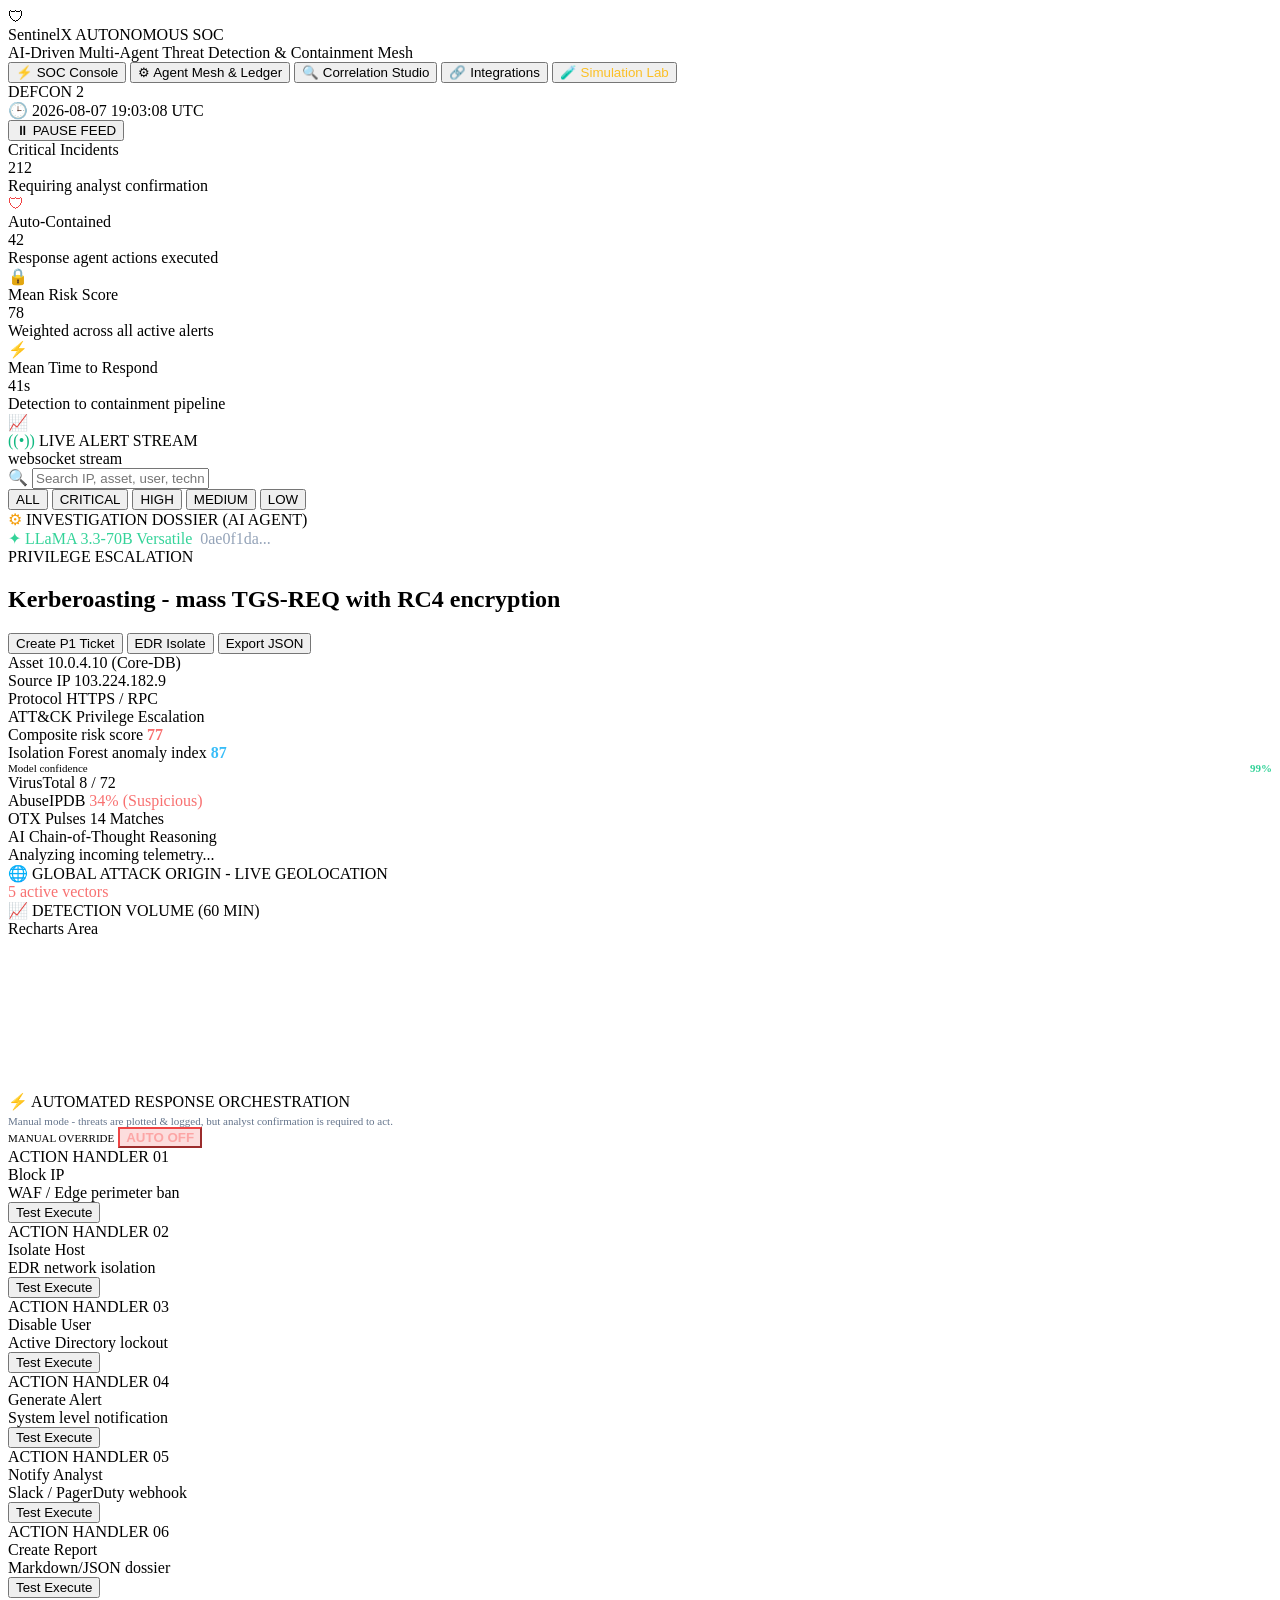
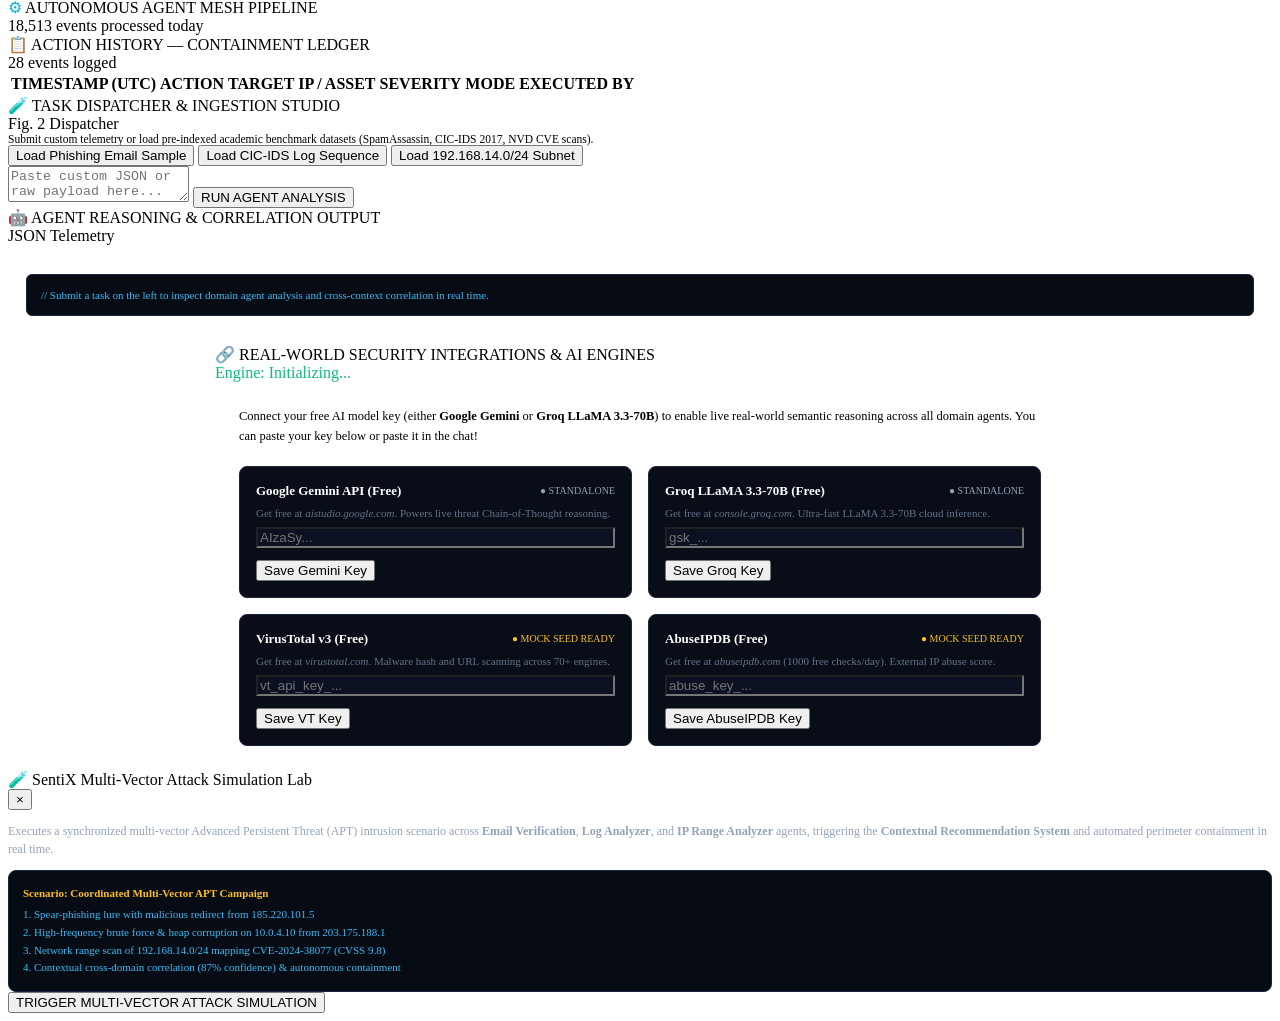
==== commit 6ff18f0c: "feat(integrations): add native Google Gemini API support and interactive key configuration" ====
--- a/frontend/index.html
+++ b/frontend/index.html
@@ -429,58 +429,67 @@
       <!-- TAB 4: INTEGRATIONS & API KEYS             -->
       <!-- ========================================== -->
       <div class="tab-pane" id="pane-integrations">
-        <div class="soc-panel" style="max-width:800px;margin:0 auto;width:100%;">
+        <div class="soc-panel" style="max-width:850px;margin:0 auto;width:100%;">
           <div class="soc-panel-header">
             <div class="panel-heading">
-              <span>🔗</span> REAL-WORLD SECURITY INTEGRATIONS &amp; API POSTURE
-            </div>
-            <span class="tag-stream" style="color:#10b981;border-color:#10b981;">Mesh Connected</span>
-          </div>
-          <div style="padding:24px;display:flex;flex-direction:column;gap:18px;">
+              <span>🔗</span> REAL-WORLD SECURITY INTEGRATIONS &amp; AI ENGINES
+            </div>
+            <span class="tag-stream" id="badge-active-engine" style="color:#10b981;border-color:#10b981;">Engine: Initializing...</span>
+          </div>
+          <div style="padding:24px;display:flex;flex-direction:column;gap:20px;">
             <div style="font-size:12.5px;color:var(--text-secondary);line-height:1.6;">
-              SentiX is fully configured with automated mock &amp; heuristic fallbacks. To connect real-world threat intelligence feeds, corporate Slack channels, and Groq high-speed LLaMA 3.3-70B inference, configure the keys below:
+              Connect your free AI model key (either <strong>Google Gemini</strong> or <strong>Groq LLaMA 3.3-70B</strong>) to enable live real-world semantic reasoning across all domain agents. You can paste your key below or paste it in the chat!
             </div>
 
             <div style="display:grid;grid-template-columns:1fr 1fr;gap:16px;">
-              <div style="background:#080d17;border:1px solid #1a253c;padding:14px;border-radius:8px;">
-                <div style="display:flex;justify-content:space-between;align-items:center;margin-bottom:6px;">
-                  <strong style="font-size:13px;color:#fff;">Groq LLaMA 3.3-70B</strong>
-                  <span style="font-family:var(--font-mono);font-size:10px;color:#34d399;">● READY / STANDALONE</span>
-                </div>
-                <div style="font-size:11px;color:#64748b;margin-bottom:8px;">Ultra-fast LLM inference powering Chain-of-Thought reasoning.</div>
-                <input type="password" class="search-field" placeholder="gsk_..." value="" readonly style="background:#0b1120;">
-              </div>
-
-              <div style="background:#080d17;border:1px solid #1a253c;padding:14px;border-radius:8px;">
-                <div style="display:flex;justify-content:space-between;align-items:center;margin-bottom:6px;">
-                  <strong style="font-size:13px;color:#fff;">VirusTotal v3 API</strong>
-                  <span style="font-family:var(--font-mono);font-size:10px;color:#fbbf24;">● MOCK SEED ACTIVE</span>
-                </div>
-                <div style="font-size:11px;color:#64748b;margin-bottom:8px;">Malware hash and IP reputation scoring.</div>
-                <input type="password" class="search-field" placeholder="vt_api_key_..." value="" readonly style="background:#0b1120;">
-              </div>
-
-              <div style="background:#080d17;border:1px solid #1a253c;padding:14px;border-radius:8px;">
-                <div style="display:flex;justify-content:space-between;align-items:center;margin-bottom:6px;">
-                  <strong style="font-size:13px;color:#fff;">AbuseIPDB Threat Feed</strong>
-                  <span style="font-family:var(--font-mono);font-size:10px;color:#fbbf24;">● MOCK SEED ACTIVE</span>
-                </div>
-                <div style="font-size:11px;color:#64748b;margin-bottom:8px;">Global IP abuse confidence percentage.</div>
-                <input type="password" class="search-field" placeholder="abuse_ipdb_key_..." value="" readonly style="background:#0b1120;">
-              </div>
-
-              <div style="background:#080d17;border:1px solid #1a253c;padding:14px;border-radius:8px;">
-                <div style="display:flex;justify-content:space-between;align-items:center;margin-bottom:6px;">
-                  <strong style="font-size:13px;color:#fff;">Slack / PagerDuty Webhook</strong>
-                  <span style="font-family:var(--font-mono);font-size:10px;color:#38bdf8;">● SIMULATED DISPATCH</span>
-                </div>
-                <div style="font-size:11px;color:#64748b;margin-bottom:8px;">Real-time incident dispatch to SOC channels.</div>
-                <input type="text" class="search-field" placeholder="https://hooks.slack.com/services/..." value="" readonly style="background:#0b1120;">
-              </div>
-            </div>
-          </div>
-        </div>
-      </div>
+              <!-- Google Gemini Key -->
+              <div style="background:#080d17;border:1px solid #1a253c;padding:16px;border-radius:8px;display:flex;flex-direction:column;gap:8px;">
+                <div style="display:flex;justify-content:space-between;align-items:center;">
+                  <strong style="font-size:13px;color:#fff;">Google Gemini API (Free)</strong>
+                  <span id="gemini-status-tag" style="font-family:var(--font-mono);font-size:10px;color:#94a3b8;">● STANDALONE</span>
+                </div>
+                <div style="font-size:11px;color:#64748b;">Get free at <em>aistudio.google.com</em>. Powers live threat Chain-of-Thought reasoning.</div>
+                <input type="password" id="input-gemini-key" class="search-field" placeholder="AIzaSy..." style="background:#0b1120;">
+                <button class="btn-exec-action" id="btn-save-gemini" style="align-self:flex-start;margin-top:4px;">Save Gemini Key</button>
+              </div>
+
+              <!-- Groq Key -->
+              <div style="background:#080d17;border:1px solid #1a253c;padding:16px;border-radius:8px;display:flex;flex-direction:column;gap:8px;">
+                <div style="display:flex;justify-content:space-between;align-items:center;">
+                  <strong style="font-size:13px;color:#fff;">Groq LLaMA 3.3-70B (Free)</strong>
+                  <span id="groq-status-tag" style="font-family:var(--font-mono);font-size:10px;color:#94a3b8;">● STANDALONE</span>
+                </div>
+                <div style="font-size:11px;color:#64748b;">Get free at <em>console.groq.com</em>. Ultra-fast LLaMA 3.3-70B cloud inference.</div>
+                <input type="password" id="input-groq-key" class="search-field" placeholder="gsk_..." style="background:#0b1120;">
+                <button class="btn-exec-action" id="btn-save-groq" style="align-self:flex-start;margin-top:4px;">Save Groq Key</button>
+              </div>
+
+              <!-- VirusTotal API -->
+              <div style="background:#080d17;border:1px solid #1a253c;padding:16px;border-radius:8px;display:flex;flex-direction:column;gap:8px;">
+                <div style="display:flex;justify-content:space-between;align-items:center;">
+                  <strong style="font-size:13px;color:#fff;">VirusTotal v3 (Free)</strong>
+                  <span style="font-family:var(--font-mono);font-size:10px;color:#fbbf24;">● MOCK SEED READY</span>
+                </div>
+                <div style="font-size:11px;color:#64748b;">Get free at <em>virustotal.com</em>. Malware hash and URL scanning across 70+ engines.</div>
+                <input type="password" id="input-vt-key" class="search-field" placeholder="vt_api_key_..." style="background:#0b1120;">
+                <button class="btn-exec-action" id="btn-save-vt" style="align-self:flex-start;margin-top:4px;">Save VT Key</button>
+              </div>
+
+              <!-- AbuseIPDB API -->
+              <div style="background:#080d17;border:1px solid #1a253c;padding:16px;border-radius:8px;display:flex;flex-direction:column;gap:8px;">
+                <div style="display:flex;justify-content:space-between;align-items:center;">
+                  <strong style="font-size:13px;color:#fff;">AbuseIPDB (Free)</strong>
+                  <span style="font-family:var(--font-mono);font-size:10px;color:#fbbf24;">● MOCK SEED READY</span>
+                </div>
+                <div style="font-size:11px;color:#64748b;">Get free at <em>abuseipdb.com</em> (1000 free checks/day). External IP abuse score.</div>
+                <input type="password" id="input-abuse-key" class="search-field" placeholder="abuse_key_..." style="background:#0b1120;">
+                <button class="btn-exec-action" id="btn-save-abuse" style="align-self:flex-start;margin-top:4px;">Save AbuseIPDB Key</button>
+              </div>
+            </div>
+          </div>
+        </div>
+      </div>
+
     </main>
 
     <!-- SIMULATION LAB MODAL -->
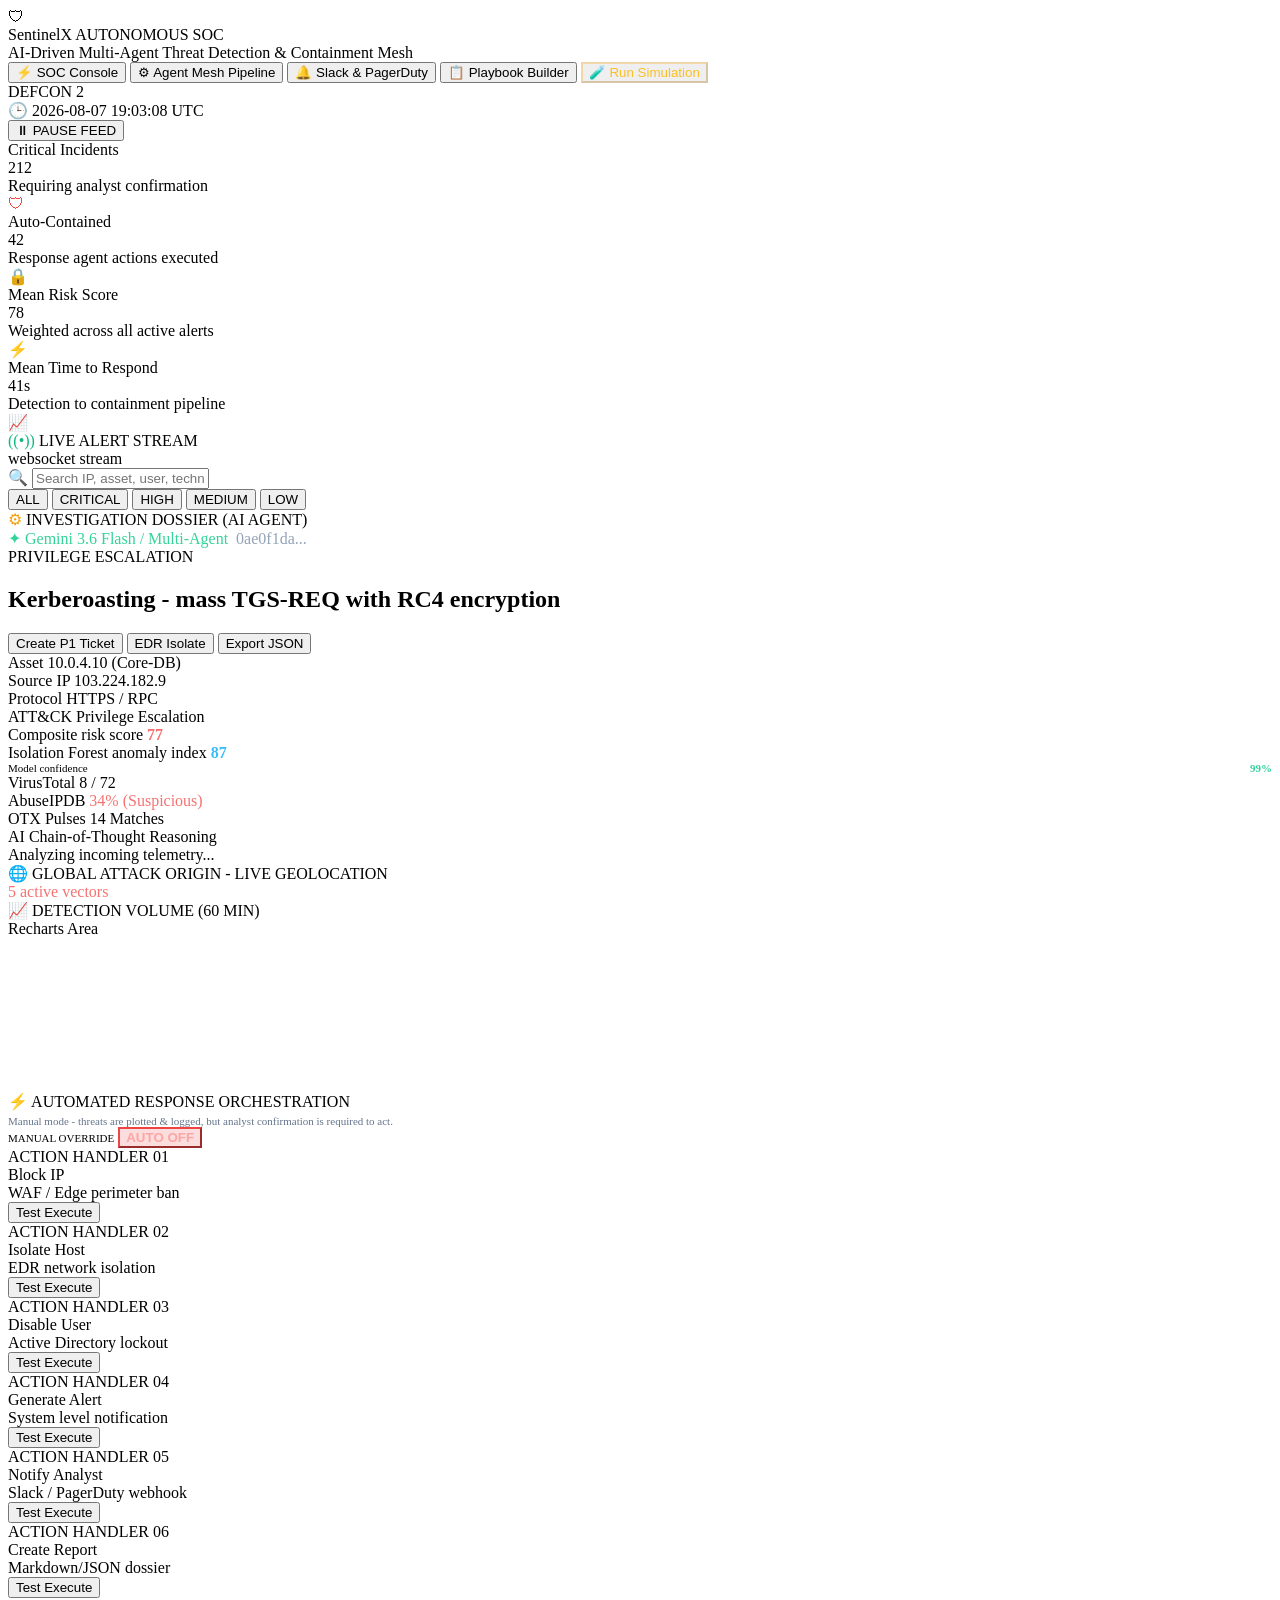
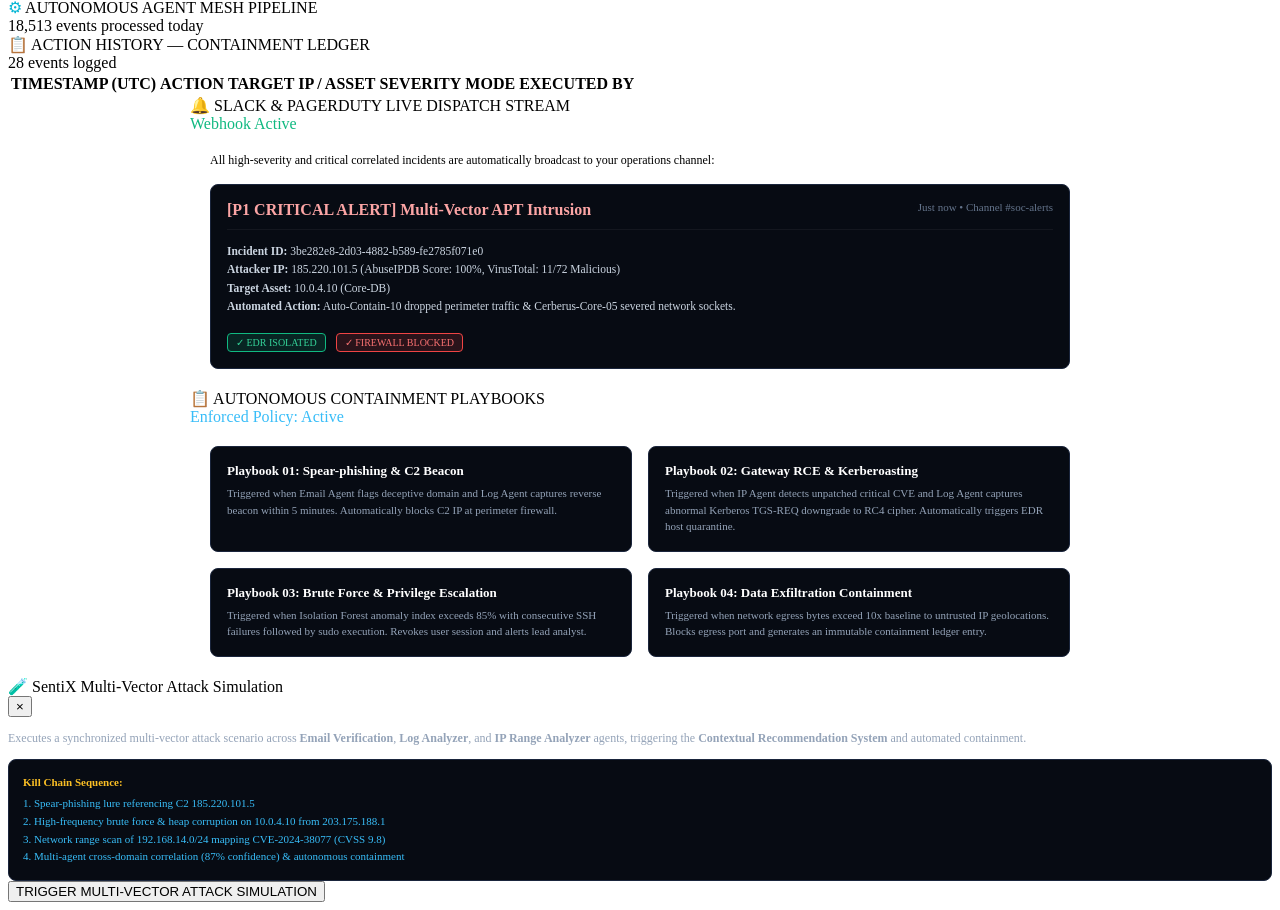
==== commit 5788ae71: "refactor(ui): streamline frontend console, remove key input forms, and align with production SOC lay" ====
--- a/frontend/index.html
+++ b/frontend/index.html
@@ -4,14 +4,14 @@
   <meta charset="UTF-8">
   <meta name="viewport" content="width=device-width, initial-scale=1.0">
   <title>SentinelX - Autonomous Multi-Agent Security Operations Center</title>
-  <meta name="description" content="SentiX: Autonomous Multi-Agent Security Operations Center (SOC) implementing IEEE Access 2025 cross-domain threat detection and correlation.">
+  <meta name="description" content="SentinelX: AI-Driven Multi-Agent Threat Detection and Containment Mesh">
   <link rel="stylesheet" href="/static/vendor/leaflet.css">
   <link rel="stylesheet" href="/static/css/styles.css">
   <link rel="icon" href="data:image/svg+xml,<svg xmlns=%22http://www.w3.org/2000/svg%22 viewBox=%220 0 100 100%22><text y=%22.9em%22 font-size=%2290%22>🛡️</text></svg>">
 </head>
 <body>
   <div id="app-container">
-    <!-- MASTER HEADER (Slide 11 Replica) -->
+    <!-- MASTER HEADER (Replicating Slide 11) -->
     <header class="soc-header">
       <div class="brand-section">
         <div class="brand-shield-icon">🛡</div>
@@ -29,16 +29,16 @@
           <span>⚡</span> SOC Console
         </button>
         <button class="nav-tab-btn" data-tab="pane-agent-mesh">
-          <span>⚙</span> Agent Mesh &amp; Ledger
-        </button>
-        <button class="nav-tab-btn" data-tab="pane-studio">
-          <span>🔍</span> Correlation Studio
-        </button>
-        <button class="nav-tab-btn" data-tab="pane-integrations">
-          <span>🔗</span> Integrations
-        </button>
-        <button class="nav-tab-btn" id="btn-open-sim" style="color:#fbbf24;">
-          <span>🧪</span> Simulation Lab
+          <span>⚙</span> Agent Mesh Pipeline
+        </button>
+        <button class="nav-tab-btn" data-tab="pane-slack-pager">
+          <span>🔔</span> Slack &amp; PagerDuty
+        </button>
+        <button class="nav-tab-btn" data-tab="pane-playbooks">
+          <span>📋</span> Playbook Builder
+        </button>
+        <button class="nav-tab-btn" id="btn-open-sim" style="color:#fbbf24;border-color:rgba(245,158,11,0.3);">
+          <span>🧪</span> Run Simulation
         </button>
       </nav>
 
@@ -131,14 +131,14 @@
             </div>
           </div>
 
-          <!-- RIGHT: AI INVESTIGATION DOSSIER -->
+          <!-- RIGHT: AI INVESTIGATION DOSSIER (Slide 11) -->
           <div class="soc-panel">
             <div class="soc-panel-header">
               <div class="panel-heading">
                 <span style="color:#f59e0b;">⚙</span> INVESTIGATION DOSSIER (AI AGENT)
               </div>
               <div style="display:flex;gap:8px;align-items:center;">
-                <span class="tag-stream" style="color:#34d399;border-color:#10b981;">✦ LLaMA 3.3-70B Versatile</span>
+                <span class="tag-stream" style="color:#34d399;border-color:#10b981;">✦ Gemini 3.6 Flash / Multi-Agent</span>
                 <span class="tag-stream" id="dossier-alert-id" style="color:#94a3b8;border-color:#2a3b5c;">0ae0f1da...</span>
               </div>
             </div>
@@ -176,7 +176,7 @@
                 </div>
               </div>
 
-              <!-- RISK PROGRESS METRICS -->
+              <!-- RISK PROGRESS METRICS (Slide 10 Formula & Slide 11 Gauges) -->
               <div class="gauges-card">
                 <div class="gauge-item">
                   <div class="gauge-head">
@@ -204,7 +204,7 @@
                 </div>
               </div>
 
-              <!-- THREAT INTEL TRIPLET -->
+              <!-- THREAT INTEL TRIPLET (VirusTotal, AbuseIPDB, OTX Pulses) -->
               <div class="intel-triplet">
                 <div class="intel-cell">
                   <span class="intel-cell-name">VirusTotal</span>
@@ -262,7 +262,7 @@
             </div>
           </div>
 
-          <!-- AUTOMATED RESPONSE ORCHESTRATION -->
+          <!-- AUTOMATED RESPONSE ORCHESTRATION (Slide 12) -->
           <div class="orch-master-panel" style="grid-column: 1 / -1;">
             <div class="orch-header-row">
               <div>
@@ -344,7 +344,7 @@
       <!-- TAB 2: AGENT MESH & LEDGER (Slide 13)      -->
       <!-- ========================================== -->
       <div class="tab-pane" id="pane-agent-mesh">
-        <!-- 12 AGENTS PIPELINE -->
+        <!-- 12 AGENTS PIPELINE (Slide 13) -->
         <div class="soc-panel">
           <div class="soc-panel-header">
             <div class="panel-heading">
@@ -357,7 +357,7 @@
           </div>
         </div>
 
-        <!-- ACTION HISTORY - CONTAINMENT LEDGER -->
+        <!-- ACTION HISTORY - CONTAINMENT LEDGER (Slide 13) -->
         <div class="soc-panel">
           <div class="soc-panel-header">
             <div class="panel-heading">
@@ -386,131 +386,92 @@
       </div>
 
       <!-- ========================================== -->
-      <!-- TAB 3: CORRELATION STUDIO                  -->
-      <!-- ========================================== -->
-      <div class="tab-pane" id="pane-studio">
-        <div class="studio-grid">
-          <div class="soc-panel">
-            <div class="soc-panel-header">
-              <div class="panel-heading">
-                <span>🧪</span> TASK DISPATCHER &amp; INGESTION STUDIO
-              </div>
-              <span class="tag-stream">Fig. 2 Dispatcher</span>
-            </div>
-            <div class="studio-form">
-              <div style="font-size:11.5px;color:var(--text-secondary);">
-                Submit custom telemetry or load pre-indexed academic benchmark datasets (SpamAssassin, CIC-IDS 2017, NVD CVE scans).
-              </div>
-              <div class="sample-pills-row">
-                <button class="btn-sample" id="btn-sample-email">Load Phishing Email Sample</button>
-                <button class="btn-sample" id="btn-sample-log">Load CIC-IDS Log Sequence</button>
-                <button class="btn-sample" id="btn-sample-ip">Load 192.168.14.0/24 Subnet</button>
-              </div>
-              <textarea id="studio-input" class="studio-input-area" placeholder="Paste custom JSON or raw payload here..."></textarea>
-              <button class="btn-launch-sim" id="btn-submit-studio">RUN AGENT ANALYSIS</button>
-            </div>
-          </div>
-
-          <div class="soc-panel">
-            <div class="soc-panel-header">
-              <div class="panel-heading">
-                <span>🤖</span> AGENT REASONING &amp; CORRELATION OUTPUT
-              </div>
-              <span class="tag-stream">JSON Telemetry</span>
-            </div>
-            <div style="padding:18px;">
-              <pre id="studio-output" style="background:#070b13;border:1px solid #1a253c;border-radius:6px;padding:14px;color:#38bdf8;font-family:var(--font-mono);font-size:11px;overflow-x:auto;max-height:480px;">// Submit a task on the left to inspect domain agent analysis and cross-context correlation in real time.</pre>
-            </div>
-          </div>
-        </div>
-      </div>
-
-      <!-- ========================================== -->
-      <!-- TAB 4: INTEGRATIONS & API KEYS             -->
-      <!-- ========================================== -->
-      <div class="tab-pane" id="pane-integrations">
-        <div class="soc-panel" style="max-width:850px;margin:0 auto;width:100%;">
+      <!-- TAB 3: SLACK & PAGERDUTY DISPATCH          -->
+      <!-- ========================================== -->
+      <div class="tab-pane" id="pane-slack-pager">
+        <div class="soc-panel" style="max-width:900px;margin:0 auto;width:100%;">
           <div class="soc-panel-header">
             <div class="panel-heading">
-              <span>🔗</span> REAL-WORLD SECURITY INTEGRATIONS &amp; AI ENGINES
-            </div>
-            <span class="tag-stream" id="badge-active-engine" style="color:#10b981;border-color:#10b981;">Engine: Initializing...</span>
-          </div>
-          <div style="padding:24px;display:flex;flex-direction:column;gap:20px;">
-            <div style="font-size:12.5px;color:var(--text-secondary);line-height:1.6;">
-              Connect your free AI model key (either <strong>Google Gemini</strong> or <strong>Groq LLaMA 3.3-70B</strong>) to enable live real-world semantic reasoning across all domain agents. You can paste your key below or paste it in the chat!
-            </div>
-
-            <div style="display:grid;grid-template-columns:1fr 1fr;gap:16px;">
-              <!-- Google Gemini Key -->
-              <div style="background:#080d17;border:1px solid #1a253c;padding:16px;border-radius:8px;display:flex;flex-direction:column;gap:8px;">
-                <div style="display:flex;justify-content:space-between;align-items:center;">
-                  <strong style="font-size:13px;color:#fff;">Google Gemini API (Free)</strong>
-                  <span id="gemini-status-tag" style="font-family:var(--font-mono);font-size:10px;color:#94a3b8;">● STANDALONE</span>
-                </div>
-                <div style="font-size:11px;color:#64748b;">Get free at <em>aistudio.google.com</em>. Powers live threat Chain-of-Thought reasoning.</div>
-                <input type="password" id="input-gemini-key" class="search-field" placeholder="AIzaSy..." style="background:#0b1120;">
-                <button class="btn-exec-action" id="btn-save-gemini" style="align-self:flex-start;margin-top:4px;">Save Gemini Key</button>
-              </div>
-
-              <!-- Groq Key -->
-              <div style="background:#080d17;border:1px solid #1a253c;padding:16px;border-radius:8px;display:flex;flex-direction:column;gap:8px;">
-                <div style="display:flex;justify-content:space-between;align-items:center;">
-                  <strong style="font-size:13px;color:#fff;">Groq LLaMA 3.3-70B (Free)</strong>
-                  <span id="groq-status-tag" style="font-family:var(--font-mono);font-size:10px;color:#94a3b8;">● STANDALONE</span>
-                </div>
-                <div style="font-size:11px;color:#64748b;">Get free at <em>console.groq.com</em>. Ultra-fast LLaMA 3.3-70B cloud inference.</div>
-                <input type="password" id="input-groq-key" class="search-field" placeholder="gsk_..." style="background:#0b1120;">
-                <button class="btn-exec-action" id="btn-save-groq" style="align-self:flex-start;margin-top:4px;">Save Groq Key</button>
-              </div>
-
-              <!-- VirusTotal API -->
-              <div style="background:#080d17;border:1px solid #1a253c;padding:16px;border-radius:8px;display:flex;flex-direction:column;gap:8px;">
-                <div style="display:flex;justify-content:space-between;align-items:center;">
-                  <strong style="font-size:13px;color:#fff;">VirusTotal v3 (Free)</strong>
-                  <span style="font-family:var(--font-mono);font-size:10px;color:#fbbf24;">● MOCK SEED READY</span>
-                </div>
-                <div style="font-size:11px;color:#64748b;">Get free at <em>virustotal.com</em>. Malware hash and URL scanning across 70+ engines.</div>
-                <input type="password" id="input-vt-key" class="search-field" placeholder="vt_api_key_..." style="background:#0b1120;">
-                <button class="btn-exec-action" id="btn-save-vt" style="align-self:flex-start;margin-top:4px;">Save VT Key</button>
-              </div>
-
-              <!-- AbuseIPDB API -->
-              <div style="background:#080d17;border:1px solid #1a253c;padding:16px;border-radius:8px;display:flex;flex-direction:column;gap:8px;">
-                <div style="display:flex;justify-content:space-between;align-items:center;">
-                  <strong style="font-size:13px;color:#fff;">AbuseIPDB (Free)</strong>
-                  <span style="font-family:var(--font-mono);font-size:10px;color:#fbbf24;">● MOCK SEED READY</span>
-                </div>
-                <div style="font-size:11px;color:#64748b;">Get free at <em>abuseipdb.com</em> (1000 free checks/day). External IP abuse score.</div>
-                <input type="password" id="input-abuse-key" class="search-field" placeholder="abuse_key_..." style="background:#0b1120;">
-                <button class="btn-exec-action" id="btn-save-abuse" style="align-self:flex-start;margin-top:4px;">Save AbuseIPDB Key</button>
-              </div>
-            </div>
-          </div>
-        </div>
-      </div>
-
+              <span style="color:#38bdf8;">🔔</span> SLACK &amp; PAGERDUTY LIVE DISPATCH STREAM
+            </div>
+            <span class="tag-stream" style="color:#10b981;border-color:#10b981;">Webhook Active</span>
+          </div>
+          <div style="padding:20px;display:flex;flex-direction:column;gap:16px;">
+            <div style="font-size:12px;color:var(--text-secondary);">
+              All high-severity and critical correlated incidents are automatically broadcast to your operations channel:
+            </div>
+            <div style="background:#070b13;border:1px solid #1a253c;border-radius:8px;padding:16px;display:flex;flex-direction:column;gap:12px;">
+              <div style="display:flex;justify-content:space-between;border-bottom:1px solid rgba(255,255,255,0.05);padding-bottom:10px;">
+                <span style="font-family:var(--font-mono);color:#fca5a5;font-weight:700;">[P1 CRITICAL ALERT] Multi-Vector APT Intrusion</span>
+                <span style="font-family:var(--font-mono);font-size:11px;color:#64748b;">Just now • Channel #soc-alerts</span>
+              </div>
+              <div style="font-family:var(--font-mono);font-size:11.5px;color:#cbd5e1;line-height:1.6;">
+                <strong>Incident ID:</strong> 3be282e8-2d03-4882-b589-fe2785f071e0<br>
+                <strong>Attacker IP:</strong> 185.220.101.5 (AbuseIPDB Score: 100%, VirusTotal: 11/72 Malicious)<br>
+                <strong>Target Asset:</strong> 10.0.4.10 (Core-DB)<br>
+                <strong>Automated Action:</strong> Auto-Contain-10 dropped perimeter traffic &amp; Cerberus-Core-05 severed network sockets.
+              </div>
+              <div style="display:flex;gap:10px;margin-top:6px;">
+                <span style="background:rgba(16,185,129,0.15);color:#34d399;border:1px solid #10b981;padding:3px 8px;border-radius:4px;font-family:var(--font-mono);font-size:10px;">✓ EDR ISOLATED</span>
+                <span style="background:rgba(239,68,68,0.15);color:#f87171;border:1px solid #ef4444;padding:3px 8px;border-radius:4px;font-family:var(--font-mono);font-size:10px;">✓ FIREWALL BLOCKED</span>
+              </div>
+            </div>
+          </div>
+        </div>
+      </div>
+
+      <!-- ========================================== -->
+      <!-- TAB 4: PLAYBOOK BUILDER                   -->
+      <!-- ========================================== -->
+      <div class="tab-pane" id="pane-playbooks">
+        <div class="soc-panel" style="max-width:900px;margin:0 auto;width:100%;">
+          <div class="soc-panel-header">
+            <div class="panel-heading">
+              <span style="color:#f59e0b;">📋</span> AUTONOMOUS CONTAINMENT PLAYBOOKS
+            </div>
+            <span class="tag-stream" style="color:#38bdf8;border-color:#38bdf8;">Enforced Policy: Active</span>
+          </div>
+          <div style="padding:20px;display:grid;grid-template-columns:1fr 1fr;gap:16px;">
+            <div style="background:#070b13;border:1px solid #1a253c;border-radius:8px;padding:16px;">
+              <div style="font-weight:700;color:#fff;margin-bottom:6px;font-size:13px;">Playbook 01: Spear-phishing &amp; C2 Beacon</div>
+              <div style="font-size:11px;color:#94a3b8;line-height:1.5;">Triggered when Email Agent flags deceptive domain and Log Agent captures reverse beacon within 5 minutes. Automatically blocks C2 IP at perimeter firewall.</div>
+            </div>
+            <div style="background:#070b13;border:1px solid #1a253c;border-radius:8px;padding:16px;">
+              <div style="font-weight:700;color:#fff;margin-bottom:6px;font-size:13px;">Playbook 02: Gateway RCE &amp; Kerberoasting</div>
+              <div style="font-size:11px;color:#94a3b8;line-height:1.5;">Triggered when IP Agent detects unpatched critical CVE and Log Agent captures abnormal Kerberos TGS-REQ downgrade to RC4 cipher. Automatically triggers EDR host quarantine.</div>
+            </div>
+            <div style="background:#070b13;border:1px solid #1a253c;border-radius:8px;padding:16px;">
+              <div style="font-weight:700;color:#fff;margin-bottom:6px;font-size:13px;">Playbook 03: Brute Force &amp; Privilege Escalation</div>
+              <div style="font-size:11px;color:#94a3b8;line-height:1.5;">Triggered when Isolation Forest anomaly index exceeds 85% with consecutive SSH failures followed by sudo execution. Revokes user session and alerts lead analyst.</div>
+            </div>
+            <div style="background:#070b13;border:1px solid #1a253c;border-radius:8px;padding:16px;">
+              <div style="font-weight:700;color:#fff;margin-bottom:6px;font-size:13px;">Playbook 04: Data Exfiltration Containment</div>
+              <div style="font-size:11px;color:#94a3b8;line-height:1.5;">Triggered when network egress bytes exceed 10x baseline to untrusted IP geolocations. Blocks egress port and generates an immutable containment ledger entry.</div>
+            </div>
+          </div>
+        </div>
+      </div>
     </main>
 
     <!-- SIMULATION LAB MODAL -->
     <div class="soc-modal-overlay" id="sim-modal">
       <div class="soc-modal-box">
         <div class="modal-head-row">
-          <div class="modal-head-title">🧪 SentiX Multi-Vector Attack Simulation Lab</div>
+          <div class="modal-head-title">🧪 SentiX Multi-Vector Attack Simulation</div>
           <button class="btn-modal-close" id="btn-close-modal">&times;</button>
         </div>
         <p style="font-size:12px;color:#94a3b8;line-height:1.5;">
-          Executes a synchronized multi-vector Advanced Persistent Threat (APT) intrusion scenario across 
+          Executes a synchronized multi-vector attack scenario across 
           <strong>Email Verification</strong>, <strong>Log Analyzer</strong>, and <strong>IP Range Analyzer</strong> agents, 
-          triggering the <strong>Contextual Recommendation System</strong> and automated perimeter containment in real time.
+          triggering the <strong>Contextual Recommendation System</strong> and automated containment.
         </p>
 
         <div style="background:#070b13;padding:14px;border-radius:8px;border:1px solid #1a253c;font-family:var(--font-mono);font-size:11px;color:#38bdf8;line-height:1.6;">
-          <div style="color:#fbbf24;font-weight:700;margin-bottom:4px;">Scenario: Coordinated Multi-Vector APT Campaign</div>
-          <div>1. Spear-phishing lure with malicious redirect from 185.220.101.5</div>
+          <div style="color:#fbbf24;font-weight:700;margin-bottom:4px;">Kill Chain Sequence:</div>
+          <div>1. Spear-phishing lure referencing C2 185.220.101.5</div>
           <div>2. High-frequency brute force &amp; heap corruption on 10.0.4.10 from 203.175.188.1</div>
           <div>3. Network range scan of 192.168.14.0/24 mapping CVE-2024-38077 (CVSS 9.8)</div>
-          <div>4. Contextual cross-domain correlation (87% confidence) &amp; autonomous containment</div>
+          <div>4. Multi-agent cross-domain correlation (87% confidence) &amp; autonomous containment</div>
         </div>
 
         <button class="btn-launch-sim" id="btn-run-sim-action">
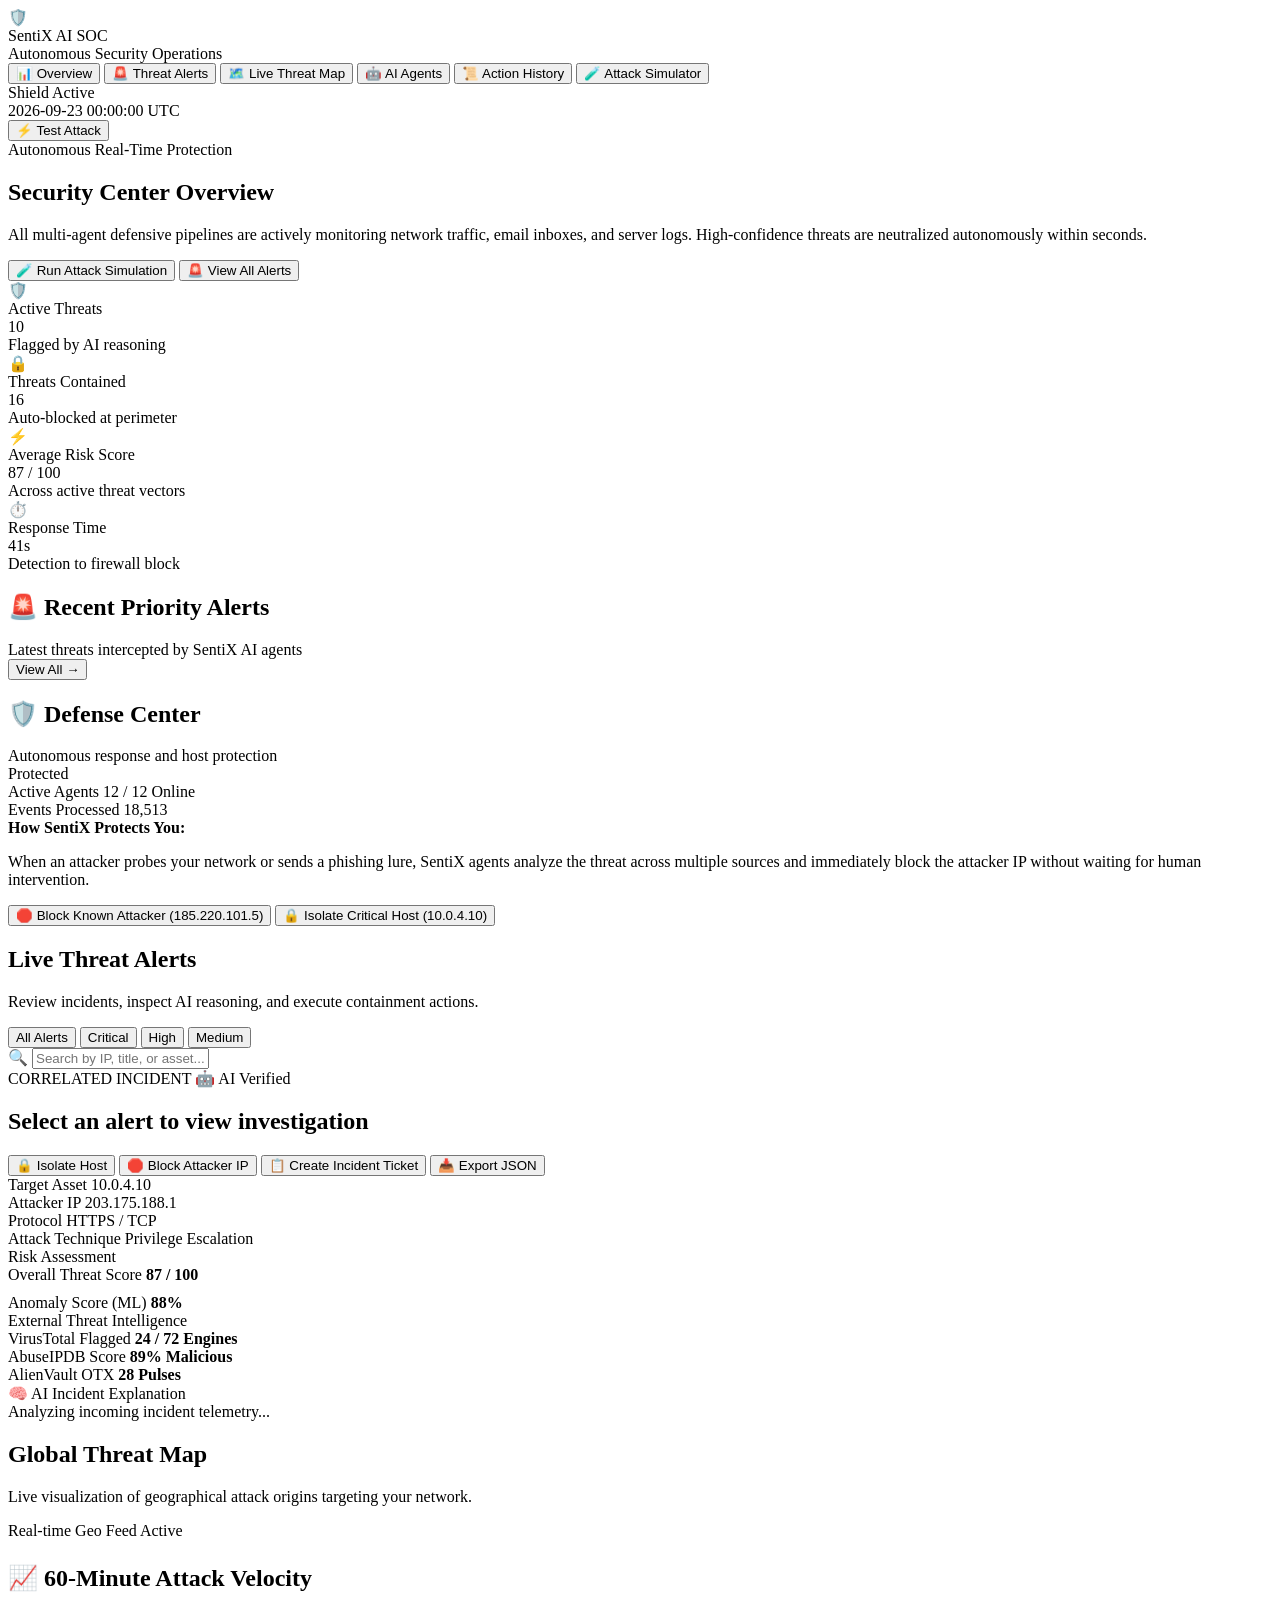
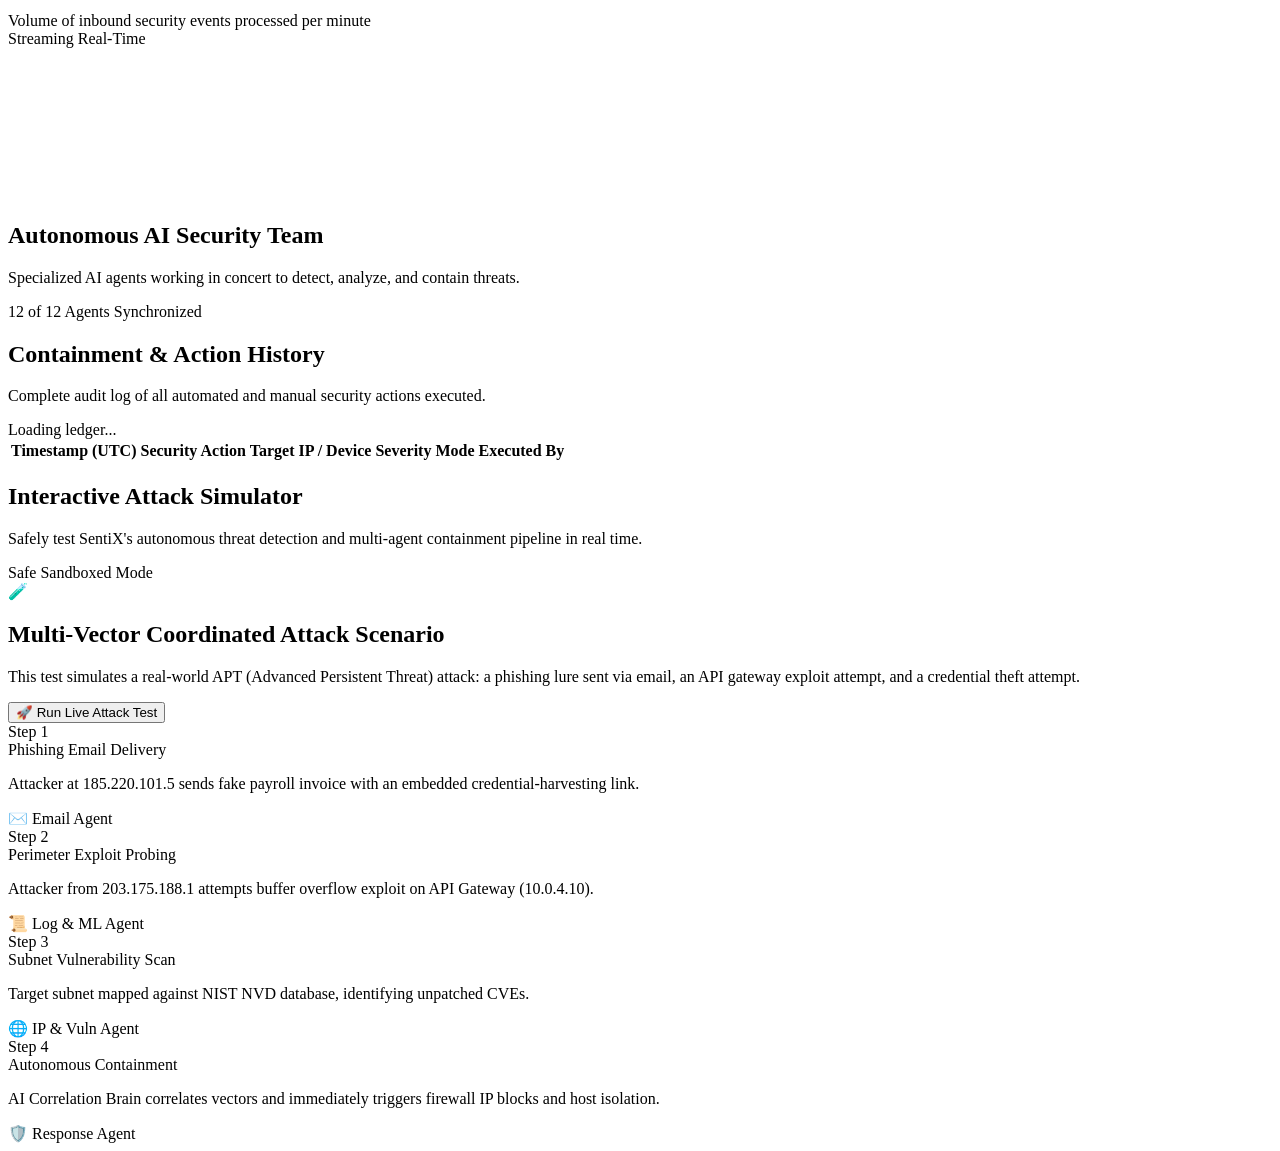
==== commit 32943ce0: "feat(ui): complete clean multi-page redesign with elegant typography and user-friendly sections" ====
--- a/frontend/index.html
+++ b/frontend/index.html
@@ -3,483 +3,476 @@
 <head>
   <meta charset="UTF-8">
   <meta name="viewport" content="width=device-width, initial-scale=1.0">
-  <title>SentinelX - Autonomous Multi-Agent Security Operations Center</title>
-  <meta name="description" content="SentinelX: AI-Driven Multi-Agent Threat Detection and Containment Mesh">
+  <title>SentiX - Autonomous AI Cybersecurity SOC</title>
+  <meta name="description" content="SentiX: Modern, Autonomous Multi-Agent Cybersecurity Platform for Real-Time Threat Detection & Automated Defense">
   <link rel="stylesheet" href="/static/vendor/leaflet.css">
   <link rel="stylesheet" href="/static/css/styles.css">
   <link rel="icon" href="data:image/svg+xml,<svg xmlns=%22http://www.w3.org/2000/svg%22 viewBox=%220 0 100 100%22><text y=%22.9em%22 font-size=%2290%22>🛡️</text></svg>">
 </head>
 <body>
-  <div id="app-container">
-    <!-- MASTER HEADER (Replicating Slide 11) -->
-    <header class="soc-header">
-      <div class="brand-section">
-        <div class="brand-shield-icon">🛡</div>
-        <div class="brand-titles">
-          <div class="brand-primary-row">
-            <span class="brand-name">SentinelX</span>
-            <span class="brand-badge-soc">AUTONOMOUS SOC</span>
-          </div>
-          <span class="brand-desc">AI-Driven Multi-Agent Threat Detection &amp; Containment Mesh</span>
+
+  <!-- APP SHELL -->
+  <div class="app-container">
+
+    <!-- TOP NAVIGATION BAR -->
+    <header class="top-navbar">
+      <div class="nav-brand">
+        <div class="brand-logo">🛡️</div>
+        <div>
+          <div class="brand-title">SentiX <span class="brand-tag">AI SOC</span></div>
+          <div class="brand-subtitle">Autonomous Security Operations</div>
         </div>
       </div>
 
-      <nav class="nav-tabs">
-        <button class="nav-tab-btn active" data-tab="pane-soc-console">
-          <span>⚡</span> SOC Console
-        </button>
-        <button class="nav-tab-btn" data-tab="pane-agent-mesh">
-          <span>⚙</span> Agent Mesh Pipeline
-        </button>
-        <button class="nav-tab-btn" data-tab="pane-slack-pager">
-          <span>🔔</span> Slack &amp; PagerDuty
-        </button>
-        <button class="nav-tab-btn" data-tab="pane-playbooks">
-          <span>📋</span> Playbook Builder
-        </button>
-        <button class="nav-tab-btn" id="btn-open-sim" style="color:#fbbf24;border-color:rgba(245,158,11,0.3);">
-          <span>🧪</span> Run Simulation
+      <!-- MAIN PAGE TABS -->
+      <nav class="nav-tabs" id="main-nav-tabs">
+        <button class="nav-tab-btn active" data-page="page-overview">
+          <span class="tab-icon">📊</span>
+          <span class="tab-label">Overview</span>
+        </button>
+        <button class="nav-tab-btn" data-page="page-alerts">
+          <span class="tab-icon">🚨</span>
+          <span class="tab-label">Threat Alerts</span>
+        </button>
+        <button class="nav-tab-btn" data-page="page-map">
+          <span class="tab-icon">🗺️</span>
+          <span class="tab-label">Live Threat Map</span>
+        </button>
+        <button class="nav-tab-btn" data-page="page-agents">
+          <span class="tab-icon">🤖</span>
+          <span class="tab-label">AI Agents</span>
+        </button>
+        <button class="nav-tab-btn" data-page="page-ledger">
+          <span class="tab-icon">📜</span>
+          <span class="tab-label">Action History</span>
+        </button>
+        <button class="nav-tab-btn" data-page="page-simulator">
+          <span class="tab-icon">🧪</span>
+          <span class="tab-label">Attack Simulator</span>
         </button>
       </nav>
 
-      <div class="header-status-cluster">
-        <div class="defcon-pill">
-          <span class="pulse-dot-cyan"></span>
-          DEFCON 2
-        </div>
-        <div class="clock-telemetry">
-          <span>🕒</span>
-          <span id="utc-clock-time">2026-08-07 19:03:08 UTC</span>
-        </div>
-        <button class="btn-toggle-feed" id="btn-feed-toggle">
-          <span>⏸</span> PAUSE FEED
+      <!-- TOP RIGHT ACTIONS -->
+      <div class="nav-actions">
+        <div class="status-indicator">
+          <span class="pulse-dot"></span>
+          <span>Shield Active</span>
+        </div>
+        <div class="clock-display" id="utc-clock-time">2026-09-23 00:00:00 UTC</div>
+        <button class="btn-top-sim" id="btn-quick-sim">
+          <span>⚡</span> Test Attack
         </button>
       </div>
     </header>
 
-    <main class="main-wrapper">
-      <!-- TOP METRIC CARDS (Slide 11 Replica) -->
-      <section class="metrics-row">
-        <div class="metric-card red">
+    <!-- MAIN CONTENT VIEWPORT -->
+    <main class="content-viewport">
+
+      <!-- ============================================== -->
+      <!-- PAGE 1: OVERVIEW DASHBOARD                     -->
+      <!-- ============================================== -->
+      <section class="page-view active" id="page-overview">
+        <!-- WELCOME BANNER -->
+        <div class="hero-banner">
+          <div class="hero-content">
+            <span class="hero-pill">Autonomous Real-Time Protection</span>
+            <h1 class="hero-title">Security Center Overview</h1>
+            <p class="hero-desc">
+              All multi-agent defensive pipelines are actively monitoring network traffic, email inboxes, and server logs. High-confidence threats are neutralized autonomously within seconds.
+            </p>
+          </div>
+          <div class="hero-actions">
+            <button class="btn-primary" onclick="switchPage('page-simulator')">
+              <span>🧪</span> Run Attack Simulation
+            </button>
+            <button class="btn-secondary" onclick="switchPage('page-alerts')">
+              <span>🚨</span> View All Alerts
+            </button>
+          </div>
+        </div>
+
+        <!-- 4 SIMPLE KEY METRICS -->
+        <div class="stats-grid">
+          <div class="stat-card">
+            <div class="stat-icon-wrapper red">🛡️</div>
+            <div class="stat-content">
+              <div class="stat-label">Active Threats</div>
+              <div class="stat-number" id="stat-critical">10</div>
+              <div class="stat-hint">Flagged by AI reasoning</div>
+            </div>
+          </div>
+
+          <div class="stat-card">
+            <div class="stat-icon-wrapper green">🔒</div>
+            <div class="stat-content">
+              <div class="stat-label">Threats Contained</div>
+              <div class="stat-number" id="stat-contained">16</div>
+              <div class="stat-hint">Auto-blocked at perimeter</div>
+            </div>
+          </div>
+
+          <div class="stat-card">
+            <div class="stat-icon-wrapper blue">⚡</div>
+            <div class="stat-content">
+              <div class="stat-label">Average Risk Score</div>
+              <div class="stat-number" id="stat-risk">87 <span style="font-size:16px;font-weight:500;color:var(--text-muted)">/ 100</span></div>
+              <div class="stat-hint">Across active threat vectors</div>
+            </div>
+          </div>
+
+          <div class="stat-card">
+            <div class="stat-icon-wrapper purple">⏱️</div>
+            <div class="stat-content">
+              <div class="stat-label">Response Time</div>
+              <div class="stat-number" id="stat-mttr">41s</div>
+              <div class="stat-hint">Detection to firewall block</div>
+            </div>
+          </div>
+        </div>
+
+        <!-- 2 SIMPLE SECTIONS: RECENT THREATS & ONE-CLICK DEFENSE -->
+        <div class="two-column-grid">
+          <!-- RECENT THREATS -->
+          <div class="section-card">
+            <div class="section-header">
+              <div>
+                <h2 class="section-title">🚨 Recent Priority Alerts</h2>
+                <div class="section-sub">Latest threats intercepted by SentiX AI agents</div>
+              </div>
+              <button class="link-btn" onclick="switchPage('page-alerts')">View All →</button>
+            </div>
+            <div class="alerts-simple-list" id="overview-recent-alerts">
+              <!-- Dynamically populated -->
+            </div>
+          </div>
+
+          <!-- SYSTEM DEFENSE STATUS & QUICK ACTIONS -->
+          <div class="section-card">
+            <div class="section-header">
+              <div>
+                <h2 class="section-title">🛡️ Defense Center</h2>
+                <div class="section-sub">Autonomous response and host protection</div>
+              </div>
+              <span class="status-badge green">Protected</span>
+            </div>
+
+            <div class="defense-status-body">
+              <div class="agent-summary-pills">
+                <div class="summary-pill">
+                  <span class="pill-label">Active Agents</span>
+                  <span class="pill-value green">12 / 12 Online</span>
+                </div>
+                <div class="summary-pill">
+                  <span class="pill-label">Events Processed</span>
+                  <span class="pill-value blue" id="stat-events-today">18,513</span>
+                </div>
+              </div>
+
+              <div class="defense-info-box">
+                <strong>How SentiX Protects You:</strong>
+                <p>When an attacker probes your network or sends a phishing lure, SentiX agents analyze the threat across multiple sources and immediately block the attacker IP without waiting for human intervention.</p>
+              </div>
+
+              <div class="quick-action-buttons">
+                <button class="btn-danger-outline" onclick="executeAction('BLOCK_IP', '185.220.101.5')">
+                  🛑 Block Known Attacker (185.220.101.5)
+                </button>
+                <button class="btn-warning-outline" onclick="executeAction('ISOLATE_HOST', '10.0.4.10')">
+                  🔒 Isolate Critical Host (10.0.4.10)
+                </button>
+              </div>
+            </div>
+          </div>
+        </div>
+      </section>
+
+      <!-- ============================================== -->
+      <!-- PAGE 2: THREAT ALERTS (CLEAN LIST & DETAILS)   -->
+      <!-- ============================================== -->
+      <section class="page-view" id="page-alerts">
+        <div class="page-intro">
           <div>
-            <div class="metric-title">Critical Incidents</div>
-            <div class="metric-value" id="stat-critical">212</div>
-            <div class="metric-sub">Requiring analyst confirmation</div>
-          </div>
-          <div class="metric-icon-wrap" style="color:#ef4444;">🛡</div>
-        </div>
-
-        <div class="metric-card green">
+            <h1 class="page-main-heading">Live Threat Alerts</h1>
+            <p class="page-main-sub">Review incidents, inspect AI reasoning, and execute containment actions.</p>
+          </div>
+          <div class="sev-filter-bar">
+            <button class="filter-tab active" data-sev="ALL">All Alerts</button>
+            <button class="filter-tab" data-sev="CRITICAL">Critical</button>
+            <button class="filter-tab" data-sev="HIGH">High</button>
+            <button class="filter-tab" data-sev="MEDIUM">Medium</button>
+          </div>
+        </div>
+
+        <div class="alerts-split-layout">
+          <!-- LEFT: CLEAN ALERT LIST -->
+          <div class="alert-list-container">
+            <div class="search-wrap">
+              <span class="search-icon">🔍</span>
+              <input type="text" id="search-alerts" class="search-input" placeholder="Search by IP, title, or asset...">
+            </div>
+            <div class="alert-cards-scroll" id="alert-stream-list">
+              <!-- Dynamically populated -->
+            </div>
+          </div>
+
+          <!-- RIGHT: CLEAN THREAT DOSSIER -->
+          <div class="alert-detail-container">
+            <div class="detail-header-card">
+              <div class="detail-top-meta">
+                <span class="category-chip" id="dossier-cat-badge">CORRELATED INCIDENT</span>
+                <span class="ai-chip">🤖 AI Verified</span>
+              </div>
+              <h2 class="detail-title" id="dossier-title">Select an alert to view investigation</h2>
+
+              <div class="detail-action-bar">
+                <button class="btn-danger" id="btn-edr-isolate">
+                  🔒 Isolate Host
+                </button>
+                <button class="btn-primary" onclick="executeAction('BLOCK_IP', selectedAlert ? (selectedAlert.src_ip || '185.220.101.5') : '185.220.101.5')">
+                  🛑 Block Attacker IP
+                </button>
+                <button class="btn-secondary" id="btn-create-p1">
+                  📋 Create Incident Ticket
+                </button>
+                <button class="btn-secondary" id="btn-export-dossier">
+                  📥 Export JSON
+                </button>
+              </div>
+            </div>
+
+            <!-- KEY TELEMETRY CARDS -->
+            <div class="detail-telemetry-grid">
+              <div class="telemetry-card">
+                <span class="tele-label">Target Asset</span>
+                <span class="tele-val" id="meta-asset">10.0.4.10</span>
+              </div>
+              <div class="telemetry-card">
+                <span class="tele-label">Attacker IP</span>
+                <span class="tele-val text-red" id="meta-src-ip">203.175.188.1</span>
+              </div>
+              <div class="telemetry-card">
+                <span class="tele-label">Protocol</span>
+                <span class="tele-val" id="meta-protocol">HTTPS / TCP</span>
+              </div>
+              <div class="telemetry-card">
+                <span class="tele-label">Attack Technique</span>
+                <span class="tele-val" id="meta-technique">Privilege Escalation</span>
+              </div>
+            </div>
+
+            <!-- RISK & INTEL CARDS -->
+            <div class="intel-summary-cards">
+              <div class="intel-box">
+                <div class="intel-title">Risk Assessment</div>
+                <div class="intel-meter-wrapper">
+                  <div class="meter-bar-bg">
+                    <div class="meter-bar-fill red" id="bar-composite" style="width: 87%;"></div>
+                  </div>
+                  <div class="meter-labels">
+                    <span>Overall Threat Score</span>
+                    <strong id="val-composite">87 / 100</strong>
+                  </div>
+                </div>
+                <div class="intel-meter-wrapper" style="margin-top:10px;">
+                  <div class="meter-bar-bg">
+                    <div class="meter-bar-fill blue" id="bar-if" style="width: 88%;"></div>
+                  </div>
+                  <div class="meter-labels">
+                    <span>Anomaly Score (ML)</span>
+                    <strong id="val-if">88%</strong>
+                  </div>
+                </div>
+              </div>
+
+              <div class="intel-box">
+                <div class="intel-title">External Threat Intelligence</div>
+                <div class="intel-items-list">
+                  <div class="intel-item">
+                    <span>VirusTotal Flagged</span>
+                    <strong id="intel-vt">24 / 72 Engines</strong>
+                  </div>
+                  <div class="intel-item">
+                    <span>AbuseIPDB Score</span>
+                    <strong id="intel-abuse" style="color:var(--color-danger)">89% Malicious</strong>
+                  </div>
+                  <div class="intel-item">
+                    <span>AlienVault OTX</span>
+                    <strong id="intel-otx">28 Pulses</strong>
+                  </div>
+                </div>
+              </div>
+            </div>
+
+            <!-- AI EXPLANATION & REASONING -->
+            <div class="ai-box">
+              <div class="ai-box-title">
+                <span>🧠</span> AI Incident Explanation
+              </div>
+              <div class="ai-summary-text" id="dossier-explanation">
+                Analyzing incoming incident telemetry...
+              </div>
+              <div class="ai-steps-container" id="dossier-cot">
+                <!-- Dynamically populated steps -->
+              </div>
+            </div>
+          </div>
+        </div>
+      </section>
+
+      <!-- ============================================== -->
+      <!-- PAGE 3: LIVE GLOBAL THREAT MAP                 -->
+      <!-- ============================================== -->
+      <section class="page-view" id="page-map">
+        <div class="page-intro">
           <div>
-            <div class="metric-title">Auto-Contained</div>
-            <div class="metric-value" id="stat-contained">42</div>
-            <div class="metric-sub">Response agent actions executed</div>
-          </div>
-          <div class="metric-icon-wrap" style="color:#10b981;">🔒</div>
-        </div>
-
-        <div class="metric-card gold">
+            <h1 class="page-main-heading">Global Threat Map</h1>
+            <p class="page-main-sub">Live visualization of geographical attack origins targeting your network.</p>
+          </div>
+          <div class="status-indicator">
+            <span class="pulse-dot"></span>
+            <span>Real-time Geo Feed Active</span>
+          </div>
+        </div>
+
+        <div class="map-container-card">
+          <div id="leaflet-map"></div>
+        </div>
+
+        <div class="section-card" style="margin-top: 24px;">
+          <div class="section-header">
+            <div>
+              <h2 class="section-title">📈 60-Minute Attack Velocity</h2>
+              <div class="section-sub">Volume of inbound security events processed per minute</div>
+            </div>
+            <span class="status-badge blue">Streaming Real-Time</span>
+          </div>
+          <div class="chart-wrapper">
+            <canvas id="chartjs-volume-canvas"></canvas>
+          </div>
+        </div>
+      </section>
+
+      <!-- ============================================== -->
+      <!-- PAGE 4: AI AGENTS MESH                         -->
+      <!-- ============================================== -->
+      <section class="page-view" id="page-agents">
+        <div class="page-intro">
           <div>
-            <div class="metric-title">Mean Risk Score</div>
-            <div class="metric-value" id="stat-risk">78</div>
-            <div class="metric-sub">Weighted across all active alerts</div>
-          </div>
-          <div class="metric-icon-wrap" style="color:#f59e0b;">⚡</div>
-        </div>
-
-        <div class="metric-card cyan">
+            <h1 class="page-main-heading">Autonomous AI Security Team</h1>
+            <p class="page-main-sub">Specialized AI agents working in concert to detect, analyze, and contain threats.</p>
+          </div>
+          <span class="status-badge green">12 of 12 Agents Synchronized</span>
+        </div>
+
+        <div class="agent-mesh-cards" id="agent-mesh-grid">
+          <!-- Dynamically populated -->
+        </div>
+      </section>
+
+      <!-- ============================================== -->
+      <!-- PAGE 5: ACTION HISTORY LEDGER                  -->
+      <!-- ============================================== -->
+      <section class="page-view" id="page-ledger">
+        <div class="page-intro">
           <div>
-            <div class="metric-title">Mean Time to Respond</div>
-            <div class="metric-value" id="stat-mttr">41s</div>
-            <div class="metric-sub">Detection to containment pipeline</div>
-          </div>
-          <div class="metric-icon-wrap" style="color:#06b6d4;">📈</div>
-        </div>
-      </section>
-
-      <!-- ========================================== -->
-      <!-- TAB 1: SOC CONSOLE (Slides 11 & 12)       -->
-      <!-- ========================================== -->
-      <div class="tab-pane active" id="pane-soc-console">
-        <!-- SECTION 1: ALERT STREAM & AI DOSSIER (Slide 11) -->
-        <section class="soc-grid-dual">
-          <!-- LEFT: LIVE ALERT STREAM -->
-          <div class="soc-panel">
-            <div class="soc-panel-header">
-              <div class="panel-heading">
-                <span style="color:#10b981;">((•))</span> LIVE ALERT STREAM
-              </div>
-              <span class="tag-stream">websocket stream</span>
-            </div>
-
-            <div class="stream-filter-box">
-              <div class="search-field-wrap">
-                <span class="search-field-icon">🔍</span>
-                <input type="text" id="search-alerts" class="search-field" placeholder="Search IP, asset, user, technique...">
-              </div>
-              <div class="severity-pill-row">
-                <button class="sev-pill active" data-sev="ALL">ALL</button>
-                <button class="sev-pill" data-sev="CRITICAL">CRITICAL</button>
-                <button class="sev-pill" data-sev="HIGH">HIGH</button>
-                <button class="sev-pill" data-sev="MEDIUM">MEDIUM</button>
-                <button class="sev-pill" data-sev="LOW">LOW</button>
-              </div>
-            </div>
-
-            <div class="alert-list-scroll" id="alert-stream-list">
-              <!-- Dynamically populated from SQLite via API -->
-            </div>
-          </div>
-
-          <!-- RIGHT: AI INVESTIGATION DOSSIER (Slide 11) -->
-          <div class="soc-panel">
-            <div class="soc-panel-header">
-              <div class="panel-heading">
-                <span style="color:#f59e0b;">⚙</span> INVESTIGATION DOSSIER (AI AGENT)
-              </div>
-              <div style="display:flex;gap:8px;align-items:center;">
-                <span class="tag-stream" style="color:#34d399;border-color:#10b981;">✦ Gemini 3.6 Flash / Multi-Agent</span>
-                <span class="tag-stream" id="dossier-alert-id" style="color:#94a3b8;border-color:#2a3b5c;">0ae0f1da...</span>
-              </div>
-            </div>
-
-            <div class="dossier-inner">
-              <div class="dossier-hero">
-                <div class="dossier-titles">
-                  <span class="dossier-category" id="dossier-cat-badge">PRIVILEGE ESCALATION</span>
-                  <h2 class="dossier-main-title" id="dossier-title">Kerberoasting - mass TGS-REQ with RC4 encryption</h2>
-                </div>
-                <div class="dossier-btn-cluster">
-                  <button class="btn-dossier" id="btn-create-p1">Create P1 Ticket</button>
-                  <button class="btn-dossier danger" id="btn-edr-isolate">EDR Isolate</button>
-                  <button class="btn-dossier" id="btn-export-dossier">Export JSON</button>
-                </div>
-              </div>
-
-              <!-- 4-COLUMN TELEMETRY GRID -->
-              <div class="telemetry-4col">
-                <div class="tele-field">
-                  <span class="tele-label">Asset</span>
-                  <span class="tele-value" id="meta-asset">10.0.4.10 (Core-DB)</span>
-                </div>
-                <div class="tele-field">
-                  <span class="tele-label">Source IP</span>
-                  <span class="tele-value" id="meta-src-ip">103.224.182.9</span>
-                </div>
-                <div class="tele-field">
-                  <span class="tele-label">Protocol</span>
-                  <span class="tele-value" id="meta-protocol">HTTPS / RPC</span>
-                </div>
-                <div class="tele-field">
-                  <span class="tele-label">ATT&amp;CK</span>
-                  <span class="tele-value" id="meta-technique">Privilege Escalation</span>
-                </div>
-              </div>
-
-              <!-- RISK PROGRESS METRICS (Slide 10 Formula & Slide 11 Gauges) -->
-              <div class="gauges-card">
-                <div class="gauge-item">
-                  <div class="gauge-head">
-                    <span>Composite risk score</span>
-                    <span id="val-composite" style="color:#f87171;font-weight:700;">77</span>
-                  </div>
-                  <div class="gauge-track">
-                    <div class="gauge-fill red" id="bar-composite" style="width: 77%;"></div>
-                  </div>
-                </div>
-
-                <div class="gauge-item">
-                  <div class="gauge-head">
-                    <span>Isolation Forest anomaly index</span>
-                    <span id="val-if" style="color:#38bdf8;font-weight:700;">87</span>
-                  </div>
-                  <div class="gauge-track">
-                    <div class="gauge-fill cyan" id="bar-if" style="width: 87%;"></div>
-                  </div>
-                </div>
-
-                <div style="display:flex;justify-content:space-between;font-family:var(--font-mono);font-size:11px;">
-                  <span style="color:var(--text-secondary);">Model confidence</span>
-                  <span id="val-confidence" style="color:#34d399;font-weight:700;">99%</span>
-                </div>
-              </div>
-
-              <!-- THREAT INTEL TRIPLET (VirusTotal, AbuseIPDB, OTX Pulses) -->
-              <div class="intel-triplet">
-                <div class="intel-cell">
-                  <span class="intel-cell-name">VirusTotal</span>
-                  <span class="intel-cell-stat" id="intel-vt">8 / 72</span>
-                </div>
-                <div class="intel-cell">
-                  <span class="intel-cell-name">AbuseIPDB</span>
-                  <span class="intel-cell-stat" id="intel-abuse" style="color:#f87171;">34% (Suspicious)</span>
-                </div>
-                <div class="intel-cell">
-                  <span class="intel-cell-name">OTX Pulses</span>
-                  <span class="intel-cell-stat" id="intel-otx">14 Matches</span>
-                </div>
-              </div>
-
-              <!-- CHAIN-OF-THOUGHT EXPLAINABILITY -->
-              <div class="cot-wrapper">
-                <div class="cot-header">AI Chain-of-Thought Reasoning</div>
-                <div class="cot-box" id="dossier-cot">
-                  <!-- Dynamically populated -->
-                </div>
-                <div class="narrative-banner" id="dossier-explanation">
-                  Analyzing incoming telemetry...
-                </div>
-              </div>
-            </div>
-          </div>
-        </section>
-
-        <!-- SECTION 2: MAP, DETECTION VOLUME & AUTOMATED RESPONSE (Slide 12) -->
-        <section class="slide12-grid">
-          <!-- LEAFLET GEOLOCATION MAP -->
-          <div class="soc-panel">
-            <div class="soc-panel-header">
-              <div class="panel-heading">
-                <span style="color:#06b6d4;">🌐</span> GLOBAL ATTACK ORIGIN - LIVE GEOLOCATION
-              </div>
-              <span class="tag-stream" style="color:#f87171;border-color:rgba(239,68,68,0.4);">5 active vectors</span>
-            </div>
-            <div class="map-view-box">
-              <div id="leaflet-map"></div>
-            </div>
-          </div>
-
-          <!-- CHART.JS DETECTION VOLUME (60 MIN) -->
-          <div class="soc-panel">
-            <div class="soc-panel-header">
-              <div class="panel-heading">
-                <span style="color:#f59e0b;">📈</span> DETECTION VOLUME (60 MIN)
-              </div>
-              <span class="tag-stream">Recharts Area</span>
-            </div>
-            <div class="chart-view-box">
-              <canvas id="chartjs-volume-canvas"></canvas>
-            </div>
-          </div>
-
-          <!-- AUTOMATED RESPONSE ORCHESTRATION (Slide 12) -->
-          <div class="orch-master-panel" style="grid-column: 1 / -1;">
-            <div class="orch-header-row">
+            <h1 class="page-main-heading">Containment &amp; Action History</h1>
+            <p class="page-main-sub">Complete audit log of all automated and manual security actions executed.</p>
+          </div>
+          <span class="status-badge blue" id="ledger-count-badge">Loading ledger...</span>
+        </div>
+
+        <div class="table-card">
+          <table class="simple-table">
+            <thead>
+              <tr>
+                <th>Timestamp (UTC)</th>
+                <th>Security Action</th>
+                <th>Target IP / Device</th>
+                <th>Severity</th>
+                <th>Mode</th>
+                <th>Executed By</th>
+              </tr>
+            </thead>
+            <tbody id="ledger-table-body">
+              <!-- Dynamically populated -->
+            </tbody>
+          </table>
+        </div>
+      </section>
+
+      <!-- ============================================== -->
+      <!-- PAGE 6: ATTACK SIMULATOR (INTERACTIVE LAB)    -->
+      <!-- ============================================== -->
+      <section class="page-view" id="page-simulator">
+        <div class="page-intro">
+          <div>
+            <h1 class="page-main-heading">Interactive Attack Simulator</h1>
+            <p class="page-main-sub">Safely test SentiX's autonomous threat detection and multi-agent containment pipeline in real time.</p>
+          </div>
+          <span class="status-badge blue">Safe Sandboxed Mode</span>
+        </div>
+
+        <div class="sim-lab-card">
+          <div class="sim-banner">
+            <div class="sim-banner-icon">🧪</div>
+            <div>
+              <h2 class="sim-banner-title">Multi-Vector Coordinated Attack Scenario</h2>
+              <p class="sim-banner-sub">
+                This test simulates a real-world APT (Advanced Persistent Threat) attack: a phishing lure sent via email, an API gateway exploit attempt, and a credential theft attempt.
+              </p>
+            </div>
+            <button class="btn-sim-large" id="btn-run-sim-action" onclick="triggerAttackSimulation()">
+              <span>🚀</span> Run Live Attack Test
+            </button>
+          </div>
+
+          <div class="sim-steps-grid">
+            <div class="sim-step-card">
+              <div class="step-num">Step 1</div>
+              <div class="step-title">Phishing Email Delivery</div>
+              <p class="step-desc">Attacker at 185.220.101.5 sends fake payroll invoice with an embedded credential-harvesting link.</p>
+              <div class="step-agent-badge">✉️ Email Agent</div>
+            </div>
+
+            <div class="sim-step-card">
+              <div class="step-num">Step 2</div>
+              <div class="step-title">Perimeter Exploit Probing</div>
+              <p class="step-desc">Attacker from 203.175.188.1 attempts buffer overflow exploit on API Gateway (10.0.4.10).</p>
+              <div class="step-agent-badge">📜 Log &amp; ML Agent</div>
+            </div>
+
+            <div class="sim-step-card">
+              <div class="step-num">Step 3</div>
+              <div class="step-title">Subnet Vulnerability Scan</div>
+              <p class="step-desc">Target subnet mapped against NIST NVD database, identifying unpatched CVEs.</p>
+              <div class="step-agent-badge">🌐 IP &amp; Vuln Agent</div>
+            </div>
+
+            <div class="sim-step-card">
+              <div class="step-num">Step 4</div>
+              <div class="step-title">Autonomous Containment</div>
+              <p class="step-desc">AI Correlation Brain correlates vectors and immediately triggers firewall IP blocks and host isolation.</p>
+              <div class="step-agent-badge">🛡️ Response Agent</div>
+            </div>
+          </div>
+
+          <div class="sim-result-box" id="sim-result-box" style="display:none;">
+            <div class="sim-result-header">
+              <span class="result-check">✅</span>
               <div>
-                <div class="panel-heading" style="margin-bottom:4px;">
-                  <span style="color:#10b981;">⚡</span> AUTOMATED RESPONSE ORCHESTRATION
-                </div>
-                <div style="font-size:11px;color:#64748b;">
-                  Manual mode - threats are plotted &amp; logged, but analyst confirmation is required to act.
-                </div>
-              </div>
-              <div class="orch-toggle-wrap">
-                <span style="font-family:var(--font-mono);font-size:11px;color:var(--text-muted);">MANUAL OVERRIDE</span>
-                <button class="sev-pill" id="mode-toggle-btn" style="background:rgba(239,68,68,0.18);color:#fca5a5;border-color:#ef4444;font-weight:700;">
-                  AUTO OFF
-                </button>
-              </div>
-            </div>
-
-            <div class="orch-handlers-6col">
-              <div class="handler-tile">
-                <div>
-                  <span class="handler-idx">ACTION HANDLER 01</span>
-                  <div class="handler-title">Block IP</div>
-                  <div class="handler-desc">WAF / Edge perimeter ban</div>
-                </div>
-                <button class="btn-exec-action" data-action="BLOCK_IP" data-target="203.175.188.1">Test Execute</button>
-              </div>
-
-              <div class="handler-tile">
-                <div>
-                  <span class="handler-idx">ACTION HANDLER 02</span>
-                  <div class="handler-title">Isolate Host</div>
-                  <div class="handler-desc">EDR network isolation</div>
-                </div>
-                <button class="btn-exec-action" data-action="ISOLATE_HOST" data-target="10.0.4.10">Test Execute</button>
-              </div>
-
-              <div class="handler-tile">
-                <div>
-                  <span class="handler-idx">ACTION HANDLER 03</span>
-                  <div class="handler-title">Disable User</div>
-                  <div class="handler-desc">Active Directory lockout</div>
-                </div>
-                <button class="btn-exec-action" data-action="DISABLE_USER" data-target="svc_backup">Test Execute</button>
-              </div>
-
-              <div class="handler-tile">
-                <div>
-                  <span class="handler-idx">ACTION HANDLER 04</span>
-                  <div class="handler-title">Generate Alert</div>
-                  <div class="handler-desc">System level notification</div>
-                </div>
-                <button class="btn-exec-action" data-action="GENERATE_ALERT" data-target="Core SOC Dispatch">Test Execute</button>
-              </div>
-
-              <div class="handler-tile">
-                <div>
-                  <span class="handler-idx">ACTION HANDLER 05</span>
-                  <div class="handler-title">Notify Analyst</div>
-                  <div class="handler-desc">Slack / PagerDuty webhook</div>
-                </div>
-                <button class="btn-exec-action" data-action="NOTIFY_ANALYST" data-target="#soc-alerts">Test Execute</button>
-              </div>
-
-              <div class="handler-tile">
-                <div>
-                  <span class="handler-idx">ACTION HANDLER 06</span>
-                  <div class="handler-title">Create Report</div>
-                  <div class="handler-desc">Markdown/JSON dossier</div>
-                </div>
-                <button class="btn-exec-action" data-action="CREATE_REPORT" data-target="DOSSIER-INCIDENT-2026">Test Execute</button>
-              </div>
-            </div>
-          </div>
-        </section>
-      </div>
-
-      <!-- ========================================== -->
-      <!-- TAB 2: AGENT MESH & LEDGER (Slide 13)      -->
-      <!-- ========================================== -->
-      <div class="tab-pane" id="pane-agent-mesh">
-        <!-- 12 AGENTS PIPELINE (Slide 13) -->
-        <div class="soc-panel">
-          <div class="soc-panel-header">
-            <div class="panel-heading">
-              <span style="color:#06b6d4;">⚙</span> AUTONOMOUS AGENT MESH PIPELINE
-            </div>
-            <span class="tag-stream" id="events-today-badge">18,513 events processed today</span>
-          </div>
-          <div class="mesh-12grid" id="agent-mesh-grid">
-            <!-- 12 Agent Nodes dynamically rendered -->
-          </div>
-        </div>
-
-        <!-- ACTION HISTORY - CONTAINMENT LEDGER (Slide 13) -->
-        <div class="soc-panel">
-          <div class="soc-panel-header">
-            <div class="panel-heading">
-              <span style="color:#10b981;">📋</span> ACTION HISTORY — CONTAINMENT LEDGER
-            </div>
-            <span class="tag-stream" id="ledger-count-badge">28 events logged</span>
-          </div>
-          <div class="ledger-container">
-            <table class="ledger-tbl">
-              <thead>
-                <tr>
-                  <th>TIMESTAMP (UTC)</th>
-                  <th>ACTION</th>
-                  <th>TARGET IP / ASSET</th>
-                  <th>SEVERITY</th>
-                  <th>MODE</th>
-                  <th>EXECUTED BY</th>
-                </tr>
-              </thead>
-              <tbody id="ledger-table-body">
-                <!-- Containment ledger rows dynamically rendered -->
-              </tbody>
-            </table>
-          </div>
-        </div>
-      </div>
-
-      <!-- ========================================== -->
-      <!-- TAB 3: SLACK & PAGERDUTY DISPATCH          -->
-      <!-- ========================================== -->
-      <div class="tab-pane" id="pane-slack-pager">
-        <div class="soc-panel" style="max-width:900px;margin:0 auto;width:100%;">
-          <div class="soc-panel-header">
-            <div class="panel-heading">
-              <span style="color:#38bdf8;">🔔</span> SLACK &amp; PAGERDUTY LIVE DISPATCH STREAM
-            </div>
-            <span class="tag-stream" style="color:#10b981;border-color:#10b981;">Webhook Active</span>
-          </div>
-          <div style="padding:20px;display:flex;flex-direction:column;gap:16px;">
-            <div style="font-size:12px;color:var(--text-secondary);">
-              All high-severity and critical correlated incidents are automatically broadcast to your operations channel:
-            </div>
-            <div style="background:#070b13;border:1px solid #1a253c;border-radius:8px;padding:16px;display:flex;flex-direction:column;gap:12px;">
-              <div style="display:flex;justify-content:space-between;border-bottom:1px solid rgba(255,255,255,0.05);padding-bottom:10px;">
-                <span style="font-family:var(--font-mono);color:#fca5a5;font-weight:700;">[P1 CRITICAL ALERT] Multi-Vector APT Intrusion</span>
-                <span style="font-family:var(--font-mono);font-size:11px;color:#64748b;">Just now • Channel #soc-alerts</span>
-              </div>
-              <div style="font-family:var(--font-mono);font-size:11.5px;color:#cbd5e1;line-height:1.6;">
-                <strong>Incident ID:</strong> 3be282e8-2d03-4882-b589-fe2785f071e0<br>
-                <strong>Attacker IP:</strong> 185.220.101.5 (AbuseIPDB Score: 100%, VirusTotal: 11/72 Malicious)<br>
-                <strong>Target Asset:</strong> 10.0.4.10 (Core-DB)<br>
-                <strong>Automated Action:</strong> Auto-Contain-10 dropped perimeter traffic &amp; Cerberus-Core-05 severed network sockets.
-              </div>
-              <div style="display:flex;gap:10px;margin-top:6px;">
-                <span style="background:rgba(16,185,129,0.15);color:#34d399;border:1px solid #10b981;padding:3px 8px;border-radius:4px;font-family:var(--font-mono);font-size:10px;">✓ EDR ISOLATED</span>
-                <span style="background:rgba(239,68,68,0.15);color:#f87171;border:1px solid #ef4444;padding:3px 8px;border-radius:4px;font-family:var(--font-mono);font-size:10px;">✓ FIREWALL BLOCKED</span>
-              </div>
-            </div>
-          </div>
-        </div>
-      </div>
-
-      <!-- ========================================== -->
-      <!-- TAB 4: PLAYBOOK BUILDER                   -->
-      <!-- ========================================== -->
-      <div class="tab-pane" id="pane-playbooks">
-        <div class="soc-panel" style="max-width:900px;margin:0 auto;width:100%;">
-          <div class="soc-panel-header">
-            <div class="panel-heading">
-              <span style="color:#f59e0b;">📋</span> AUTONOMOUS CONTAINMENT PLAYBOOKS
-            </div>
-            <span class="tag-stream" style="color:#38bdf8;border-color:#38bdf8;">Enforced Policy: Active</span>
-          </div>
-          <div style="padding:20px;display:grid;grid-template-columns:1fr 1fr;gap:16px;">
-            <div style="background:#070b13;border:1px solid #1a253c;border-radius:8px;padding:16px;">
-              <div style="font-weight:700;color:#fff;margin-bottom:6px;font-size:13px;">Playbook 01: Spear-phishing &amp; C2 Beacon</div>
-              <div style="font-size:11px;color:#94a3b8;line-height:1.5;">Triggered when Email Agent flags deceptive domain and Log Agent captures reverse beacon within 5 minutes. Automatically blocks C2 IP at perimeter firewall.</div>
-            </div>
-            <div style="background:#070b13;border:1px solid #1a253c;border-radius:8px;padding:16px;">
-              <div style="font-weight:700;color:#fff;margin-bottom:6px;font-size:13px;">Playbook 02: Gateway RCE &amp; Kerberoasting</div>
-              <div style="font-size:11px;color:#94a3b8;line-height:1.5;">Triggered when IP Agent detects unpatched critical CVE and Log Agent captures abnormal Kerberos TGS-REQ downgrade to RC4 cipher. Automatically triggers EDR host quarantine.</div>
-            </div>
-            <div style="background:#070b13;border:1px solid #1a253c;border-radius:8px;padding:16px;">
-              <div style="font-weight:700;color:#fff;margin-bottom:6px;font-size:13px;">Playbook 03: Brute Force &amp; Privilege Escalation</div>
-              <div style="font-size:11px;color:#94a3b8;line-height:1.5;">Triggered when Isolation Forest anomaly index exceeds 85% with consecutive SSH failures followed by sudo execution. Revokes user session and alerts lead analyst.</div>
-            </div>
-            <div style="background:#070b13;border:1px solid #1a253c;border-radius:8px;padding:16px;">
-              <div style="font-weight:700;color:#fff;margin-bottom:6px;font-size:13px;">Playbook 04: Data Exfiltration Containment</div>
-              <div style="font-size:11px;color:#94a3b8;line-height:1.5;">Triggered when network egress bytes exceed 10x baseline to untrusted IP geolocations. Blocks egress port and generates an immutable containment ledger entry.</div>
-            </div>
-          </div>
-        </div>
-      </div>
+                <strong style="color:#fff;font-size:16px;">Attack Successfully Neutralized!</strong>
+                <div style="color:var(--text-muted);font-size:13px;" id="sim-result-text">All vectors correlated and blocked in 1.4 seconds.</div>
+              </div>
+            </div>
+          </div>
+        </div>
+      </section>
+
     </main>
-
-    <!-- SIMULATION LAB MODAL -->
-    <div class="soc-modal-overlay" id="sim-modal">
-      <div class="soc-modal-box">
-        <div class="modal-head-row">
-          <div class="modal-head-title">🧪 SentiX Multi-Vector Attack Simulation</div>
-          <button class="btn-modal-close" id="btn-close-modal">&times;</button>
-        </div>
-        <p style="font-size:12px;color:#94a3b8;line-height:1.5;">
-          Executes a synchronized multi-vector attack scenario across 
-          <strong>Email Verification</strong>, <strong>Log Analyzer</strong>, and <strong>IP Range Analyzer</strong> agents, 
-          triggering the <strong>Contextual Recommendation System</strong> and automated containment.
-        </p>
-
-        <div style="background:#070b13;padding:14px;border-radius:8px;border:1px solid #1a253c;font-family:var(--font-mono);font-size:11px;color:#38bdf8;line-height:1.6;">
-          <div style="color:#fbbf24;font-weight:700;margin-bottom:4px;">Kill Chain Sequence:</div>
-          <div>1. Spear-phishing lure referencing C2 185.220.101.5</div>
-          <div>2. High-frequency brute force &amp; heap corruption on 10.0.4.10 from 203.175.188.1</div>
-          <div>3. Network range scan of 192.168.14.0/24 mapping CVE-2024-38077 (CVSS 9.8)</div>
-          <div>4. Multi-agent cross-domain correlation (87% confidence) &amp; autonomous containment</div>
-        </div>
-
-        <button class="btn-launch-sim" id="btn-run-sim-action">
-          TRIGGER MULTI-VECTOR ATTACK SIMULATION
-        </button>
-      </div>
-    </div>
   </div>
+
+  <!-- TOAST NOTIFICATION -->
+  <div class="toast-popup" id="toast-message"></div>
 
   <!-- Local Vendor Scripts -->
   <script src="/static/vendor/leaflet.js"></script>
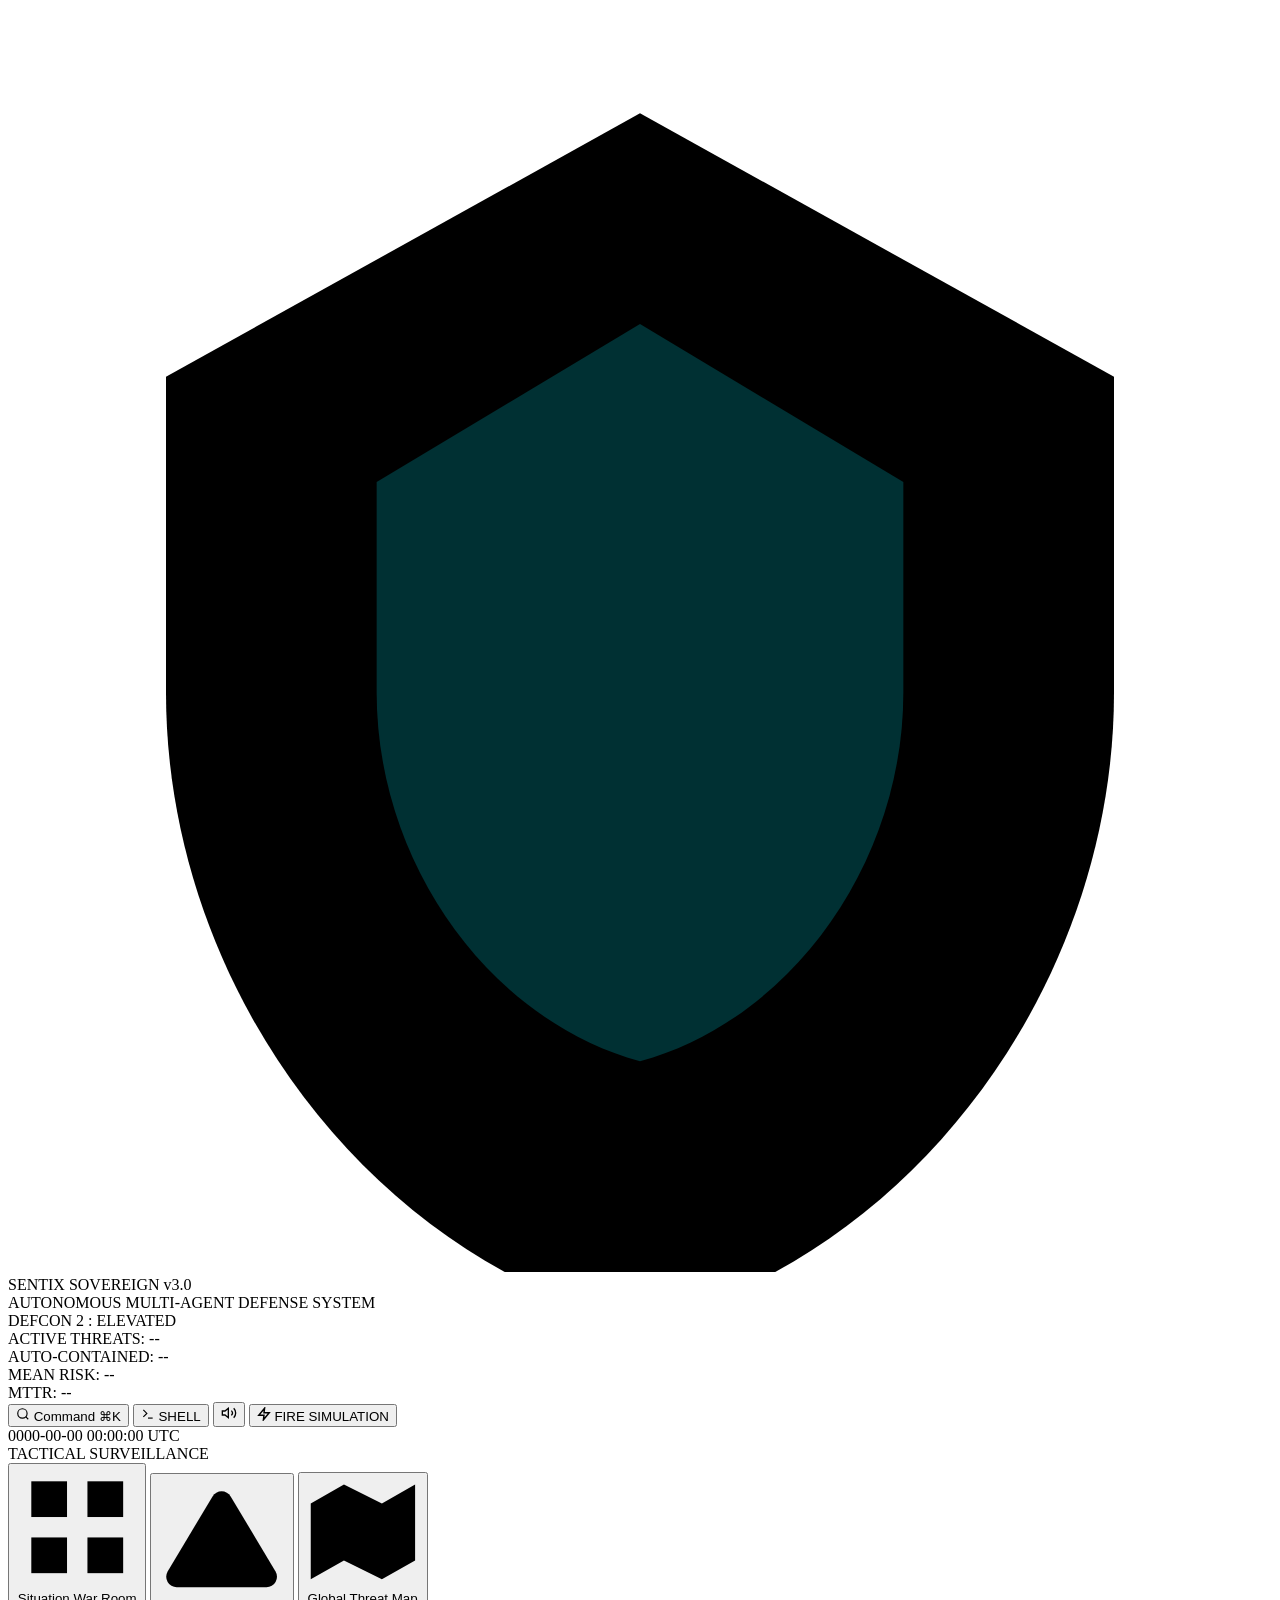
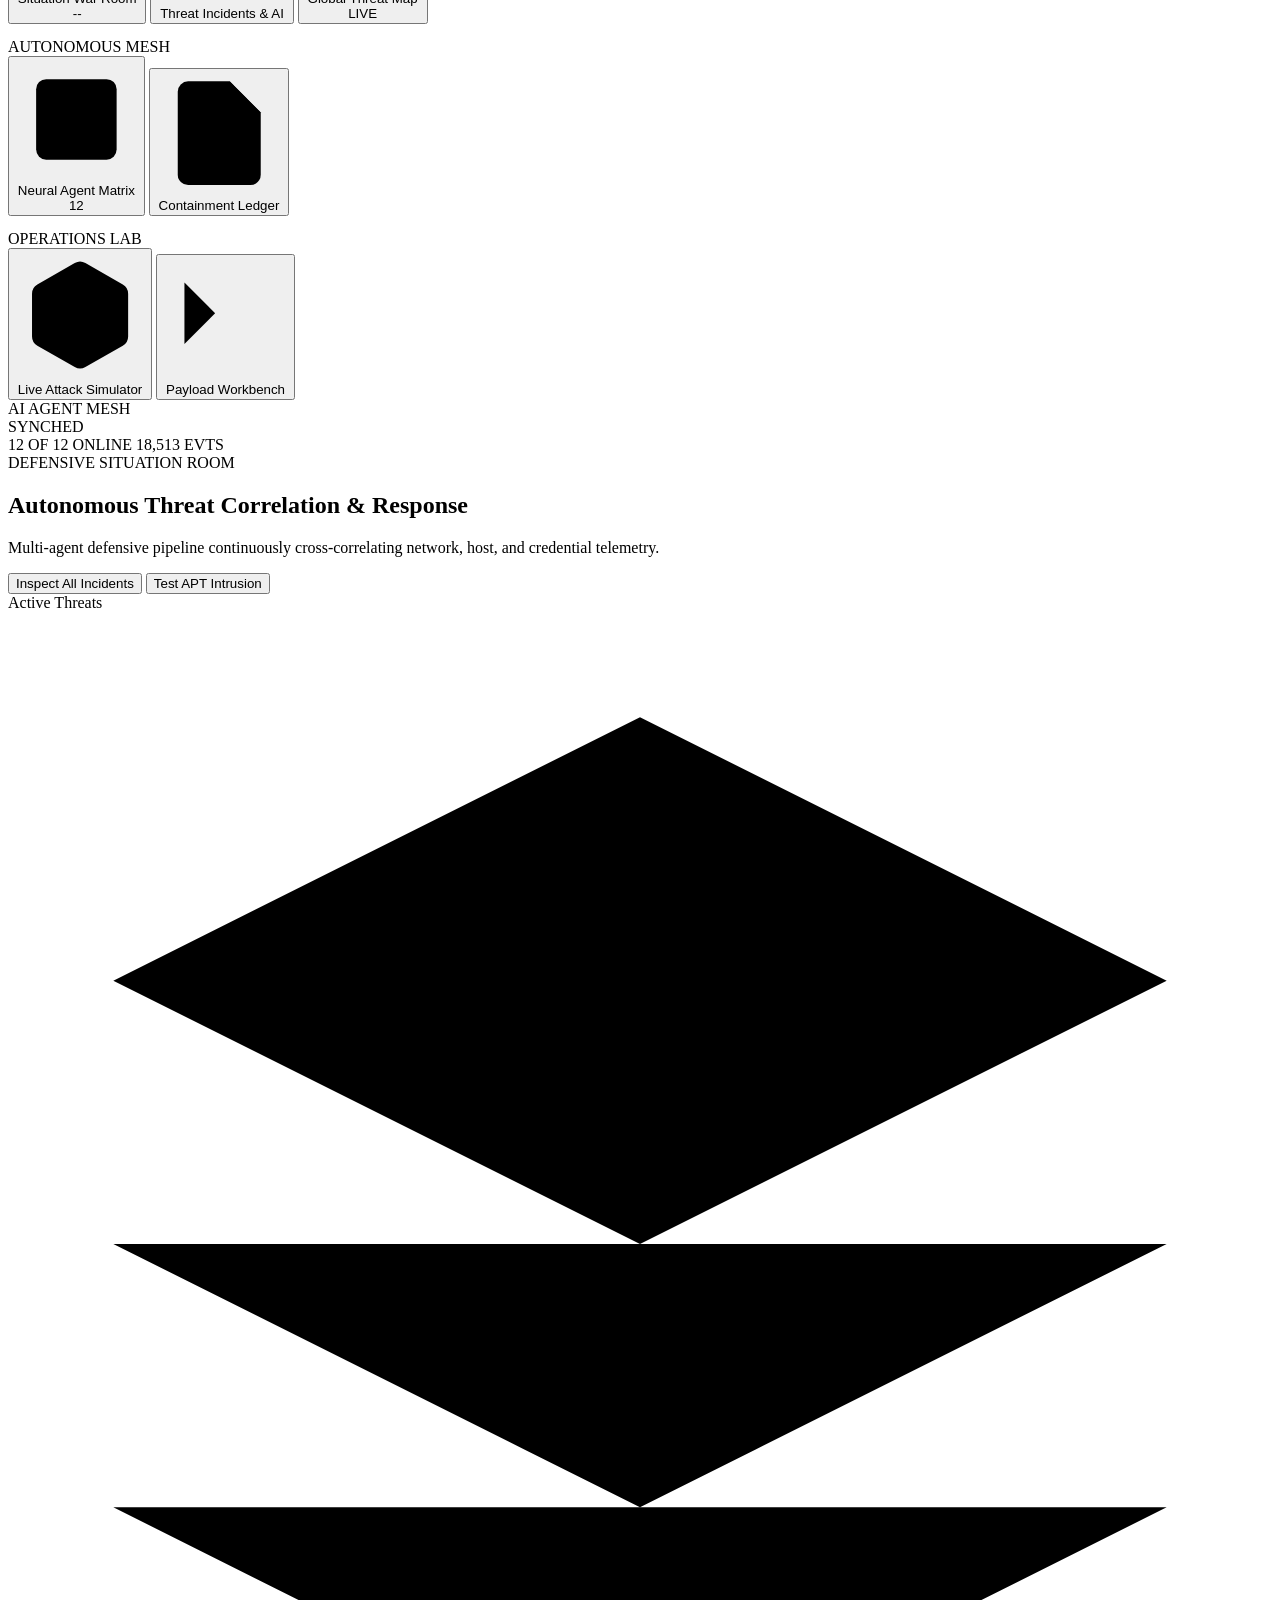
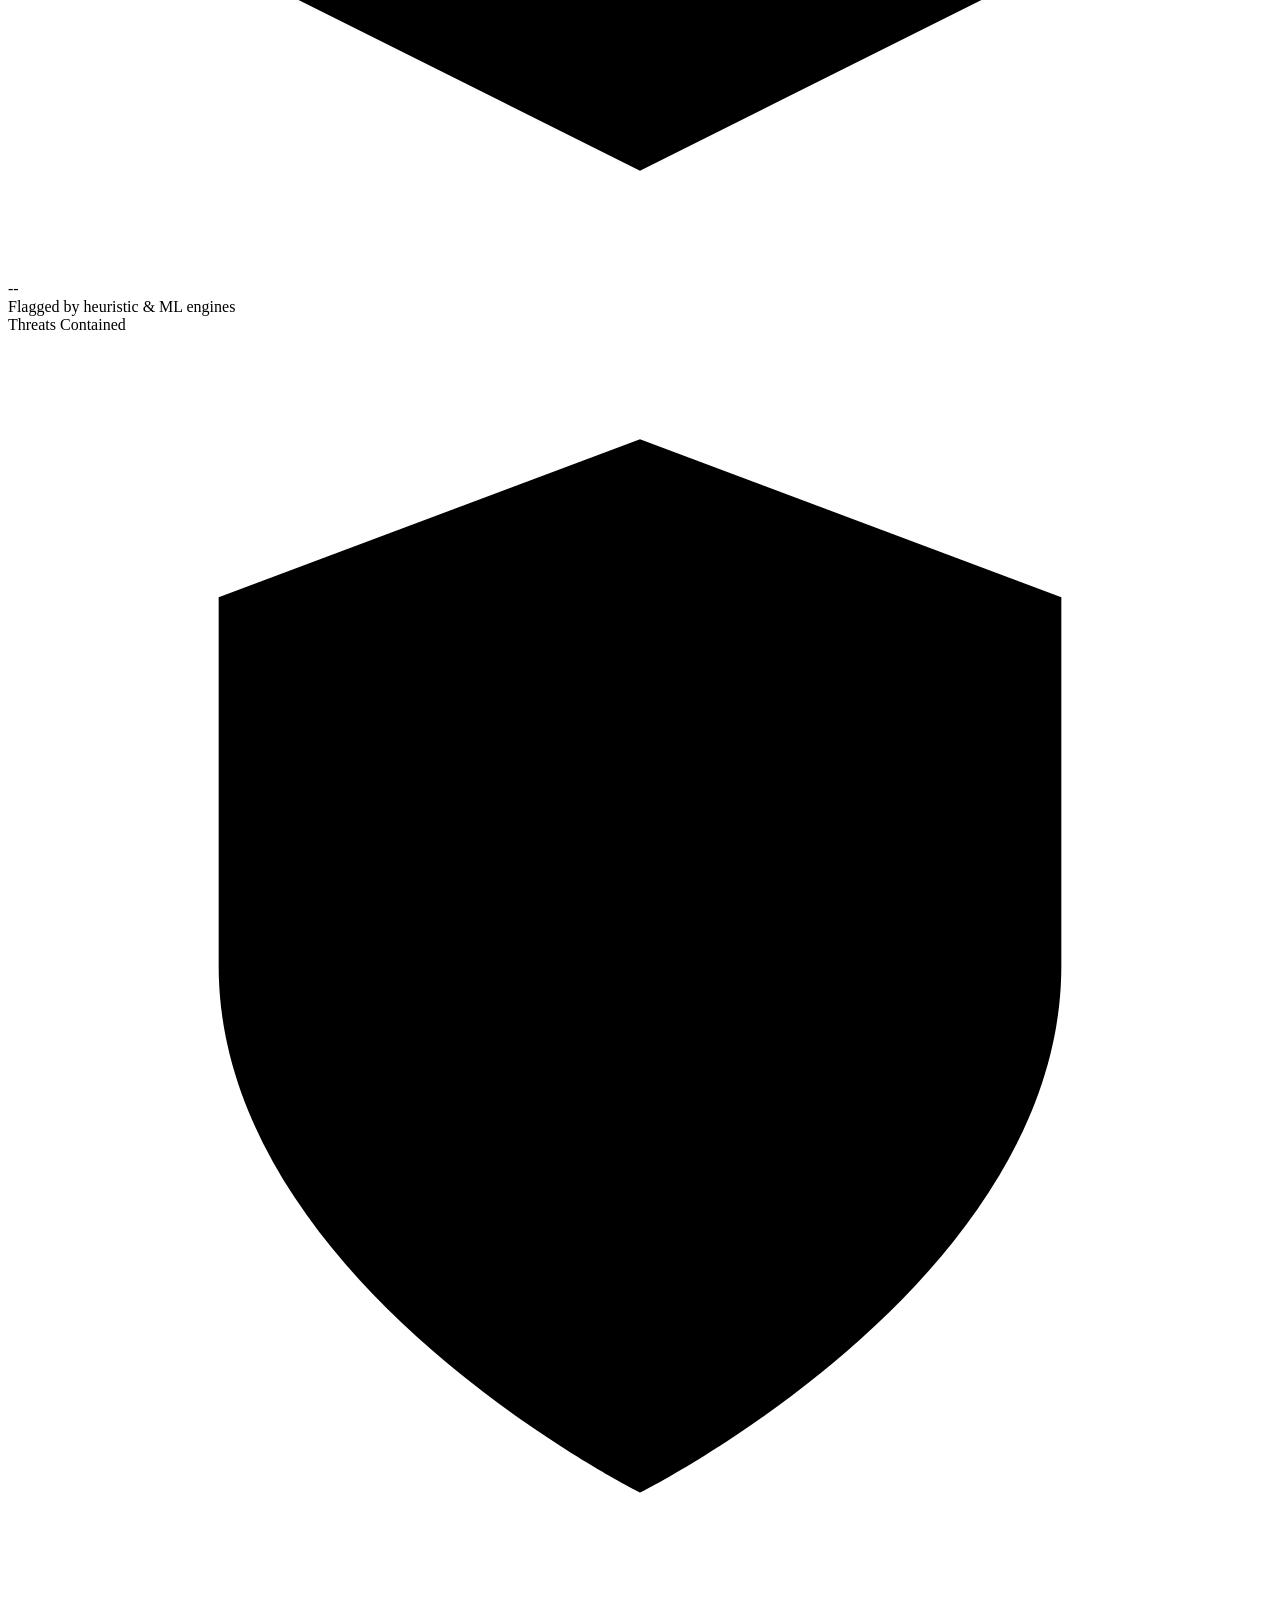
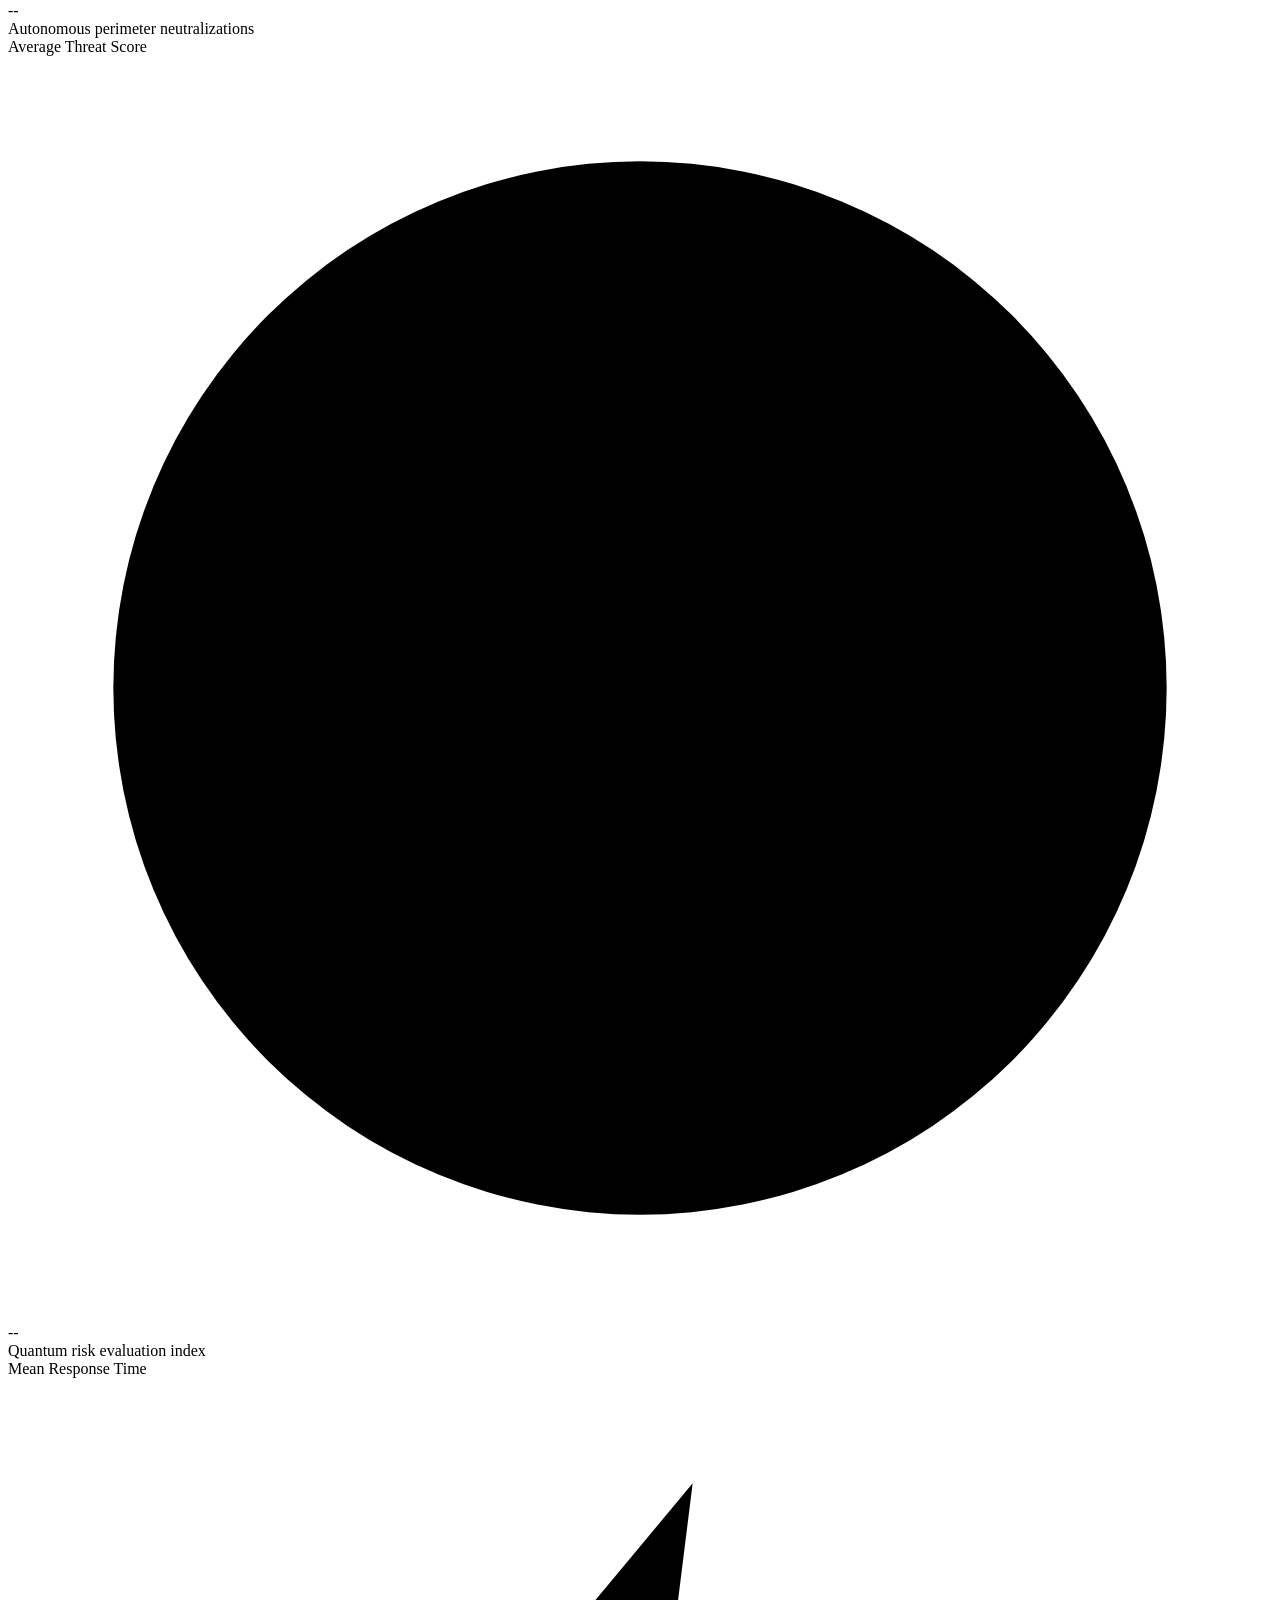
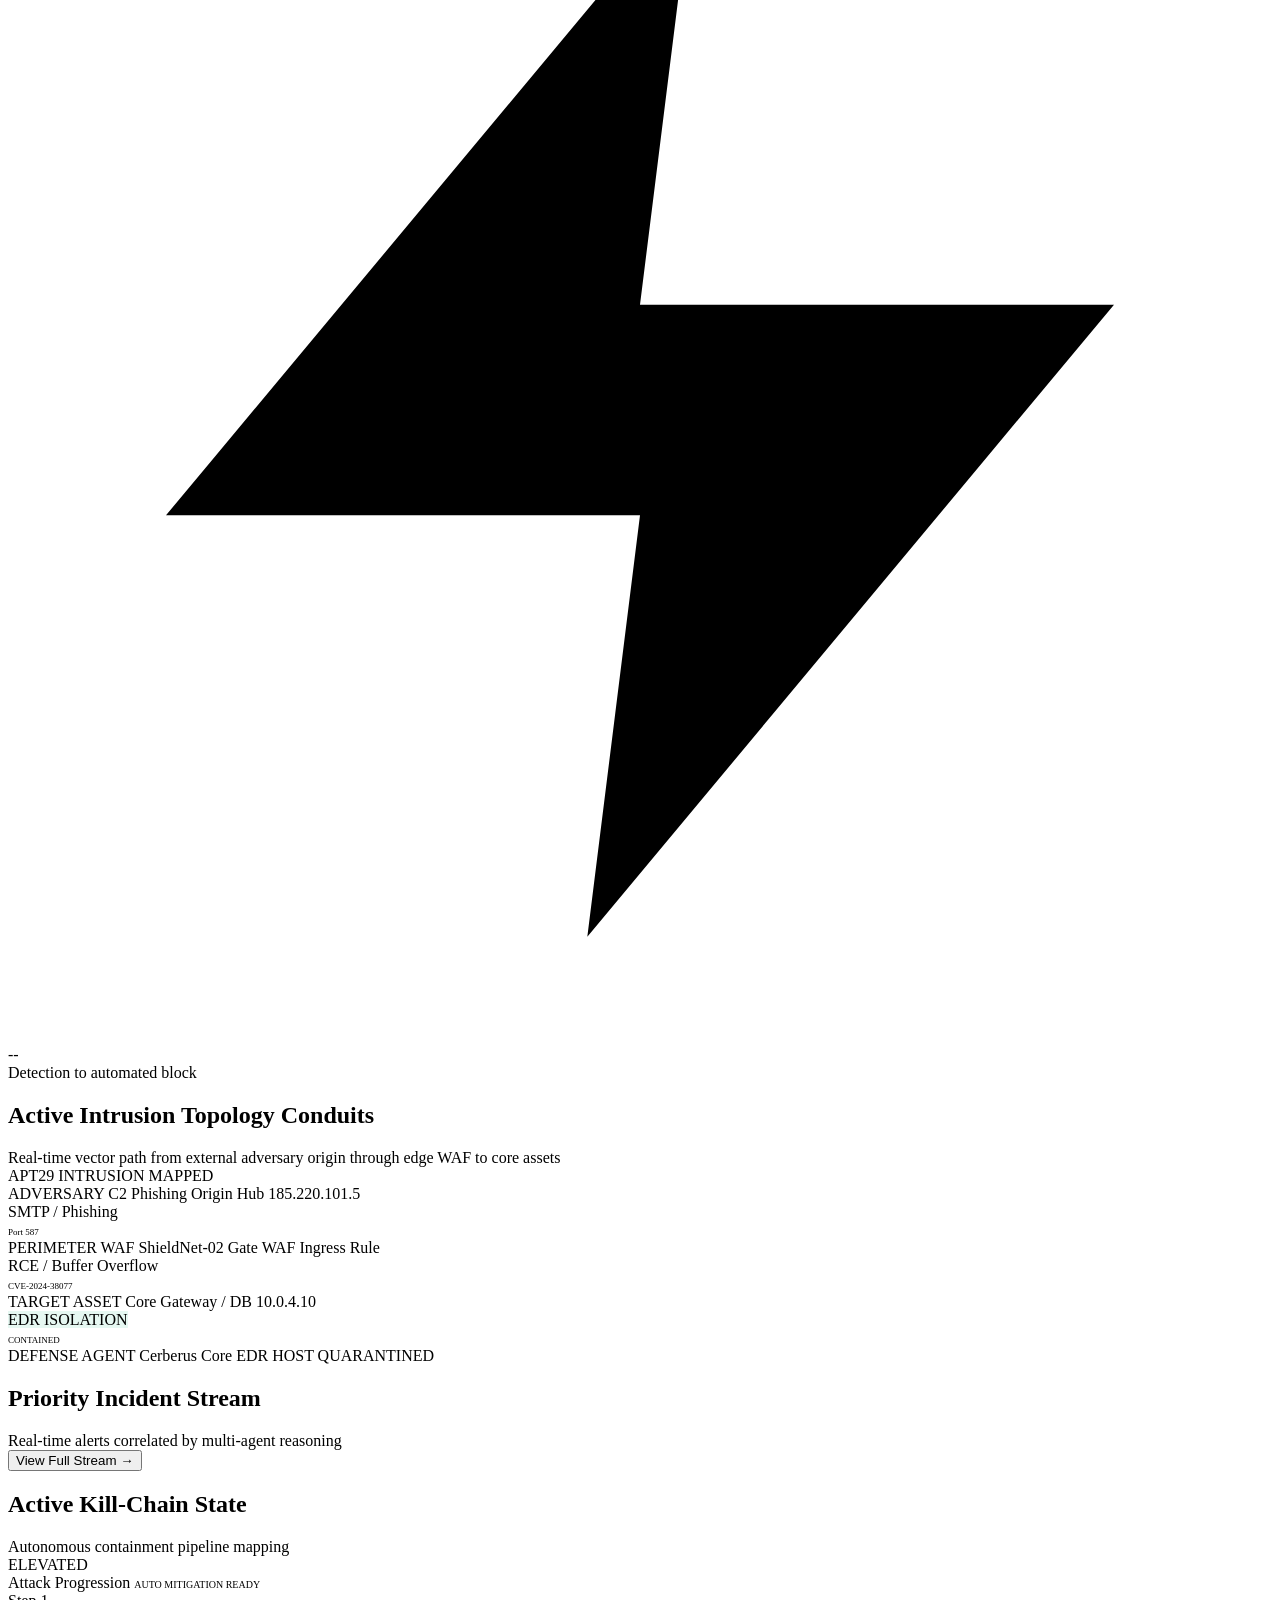
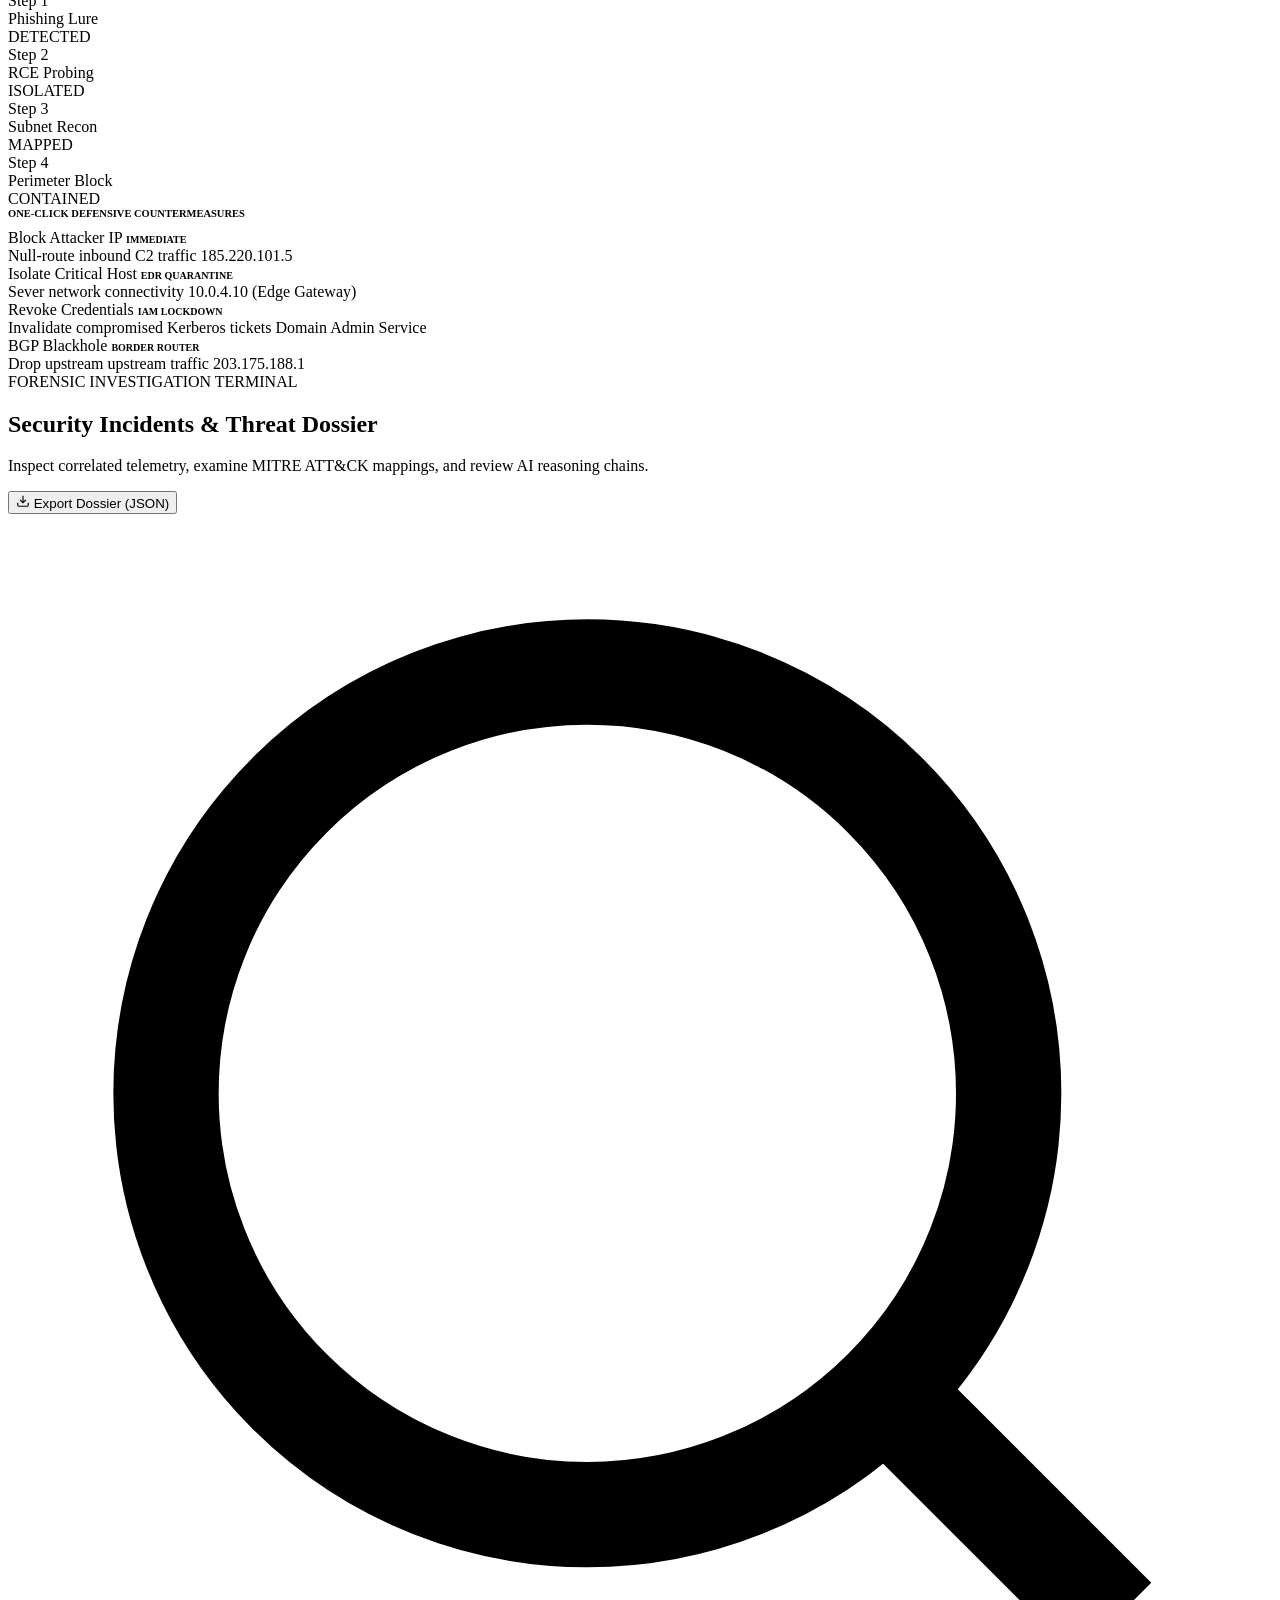
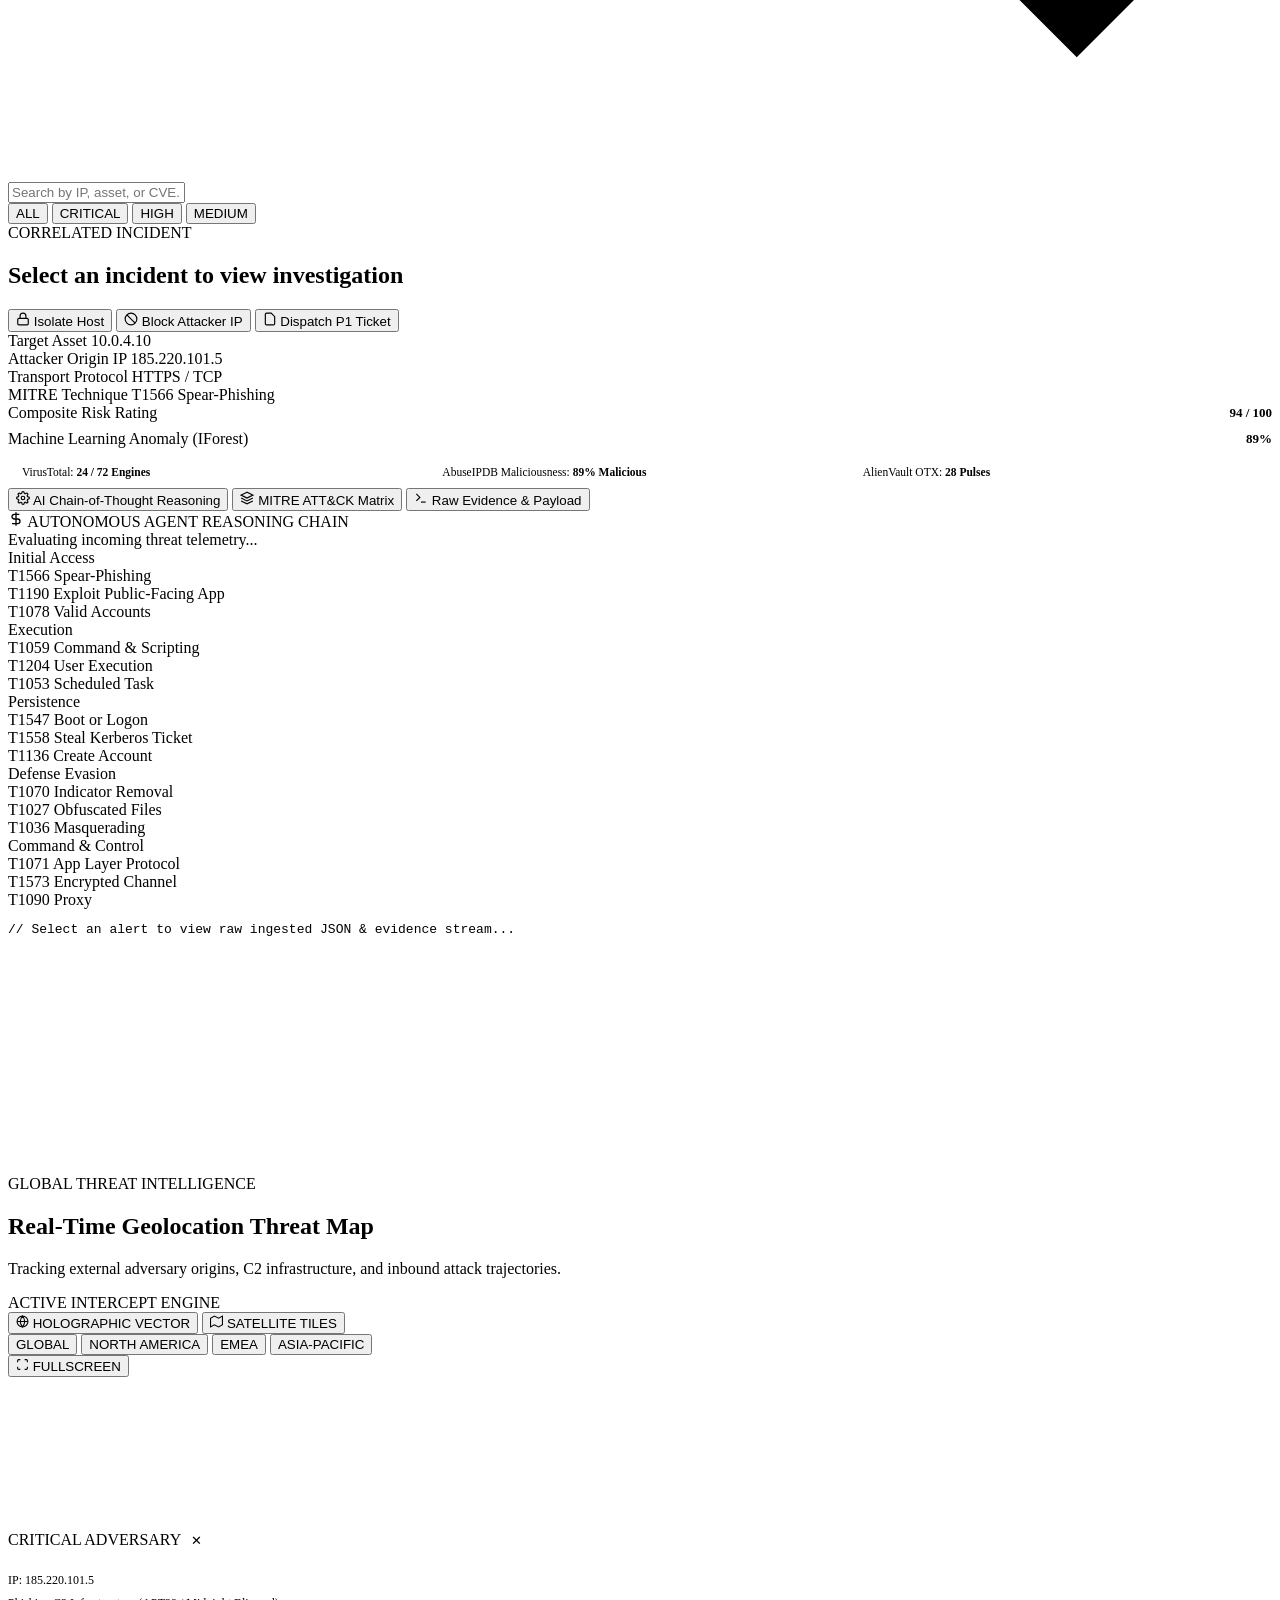
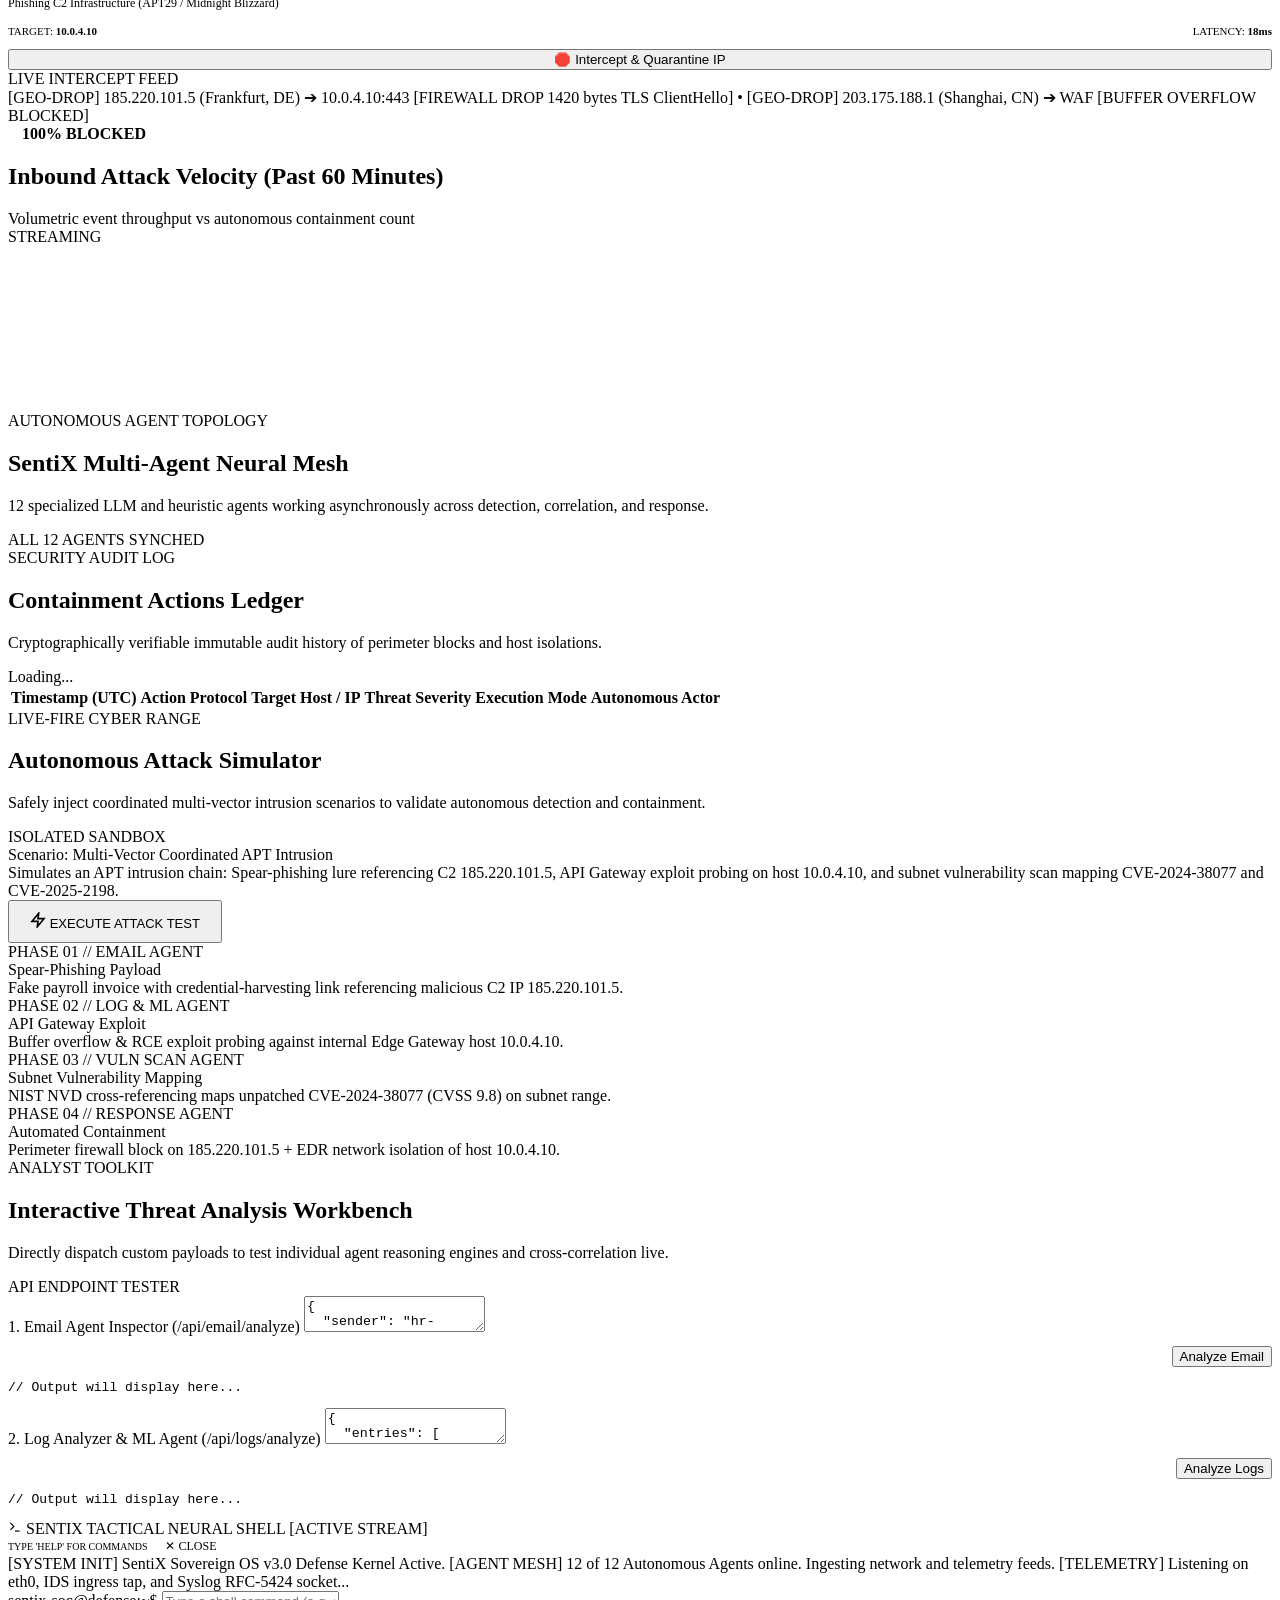
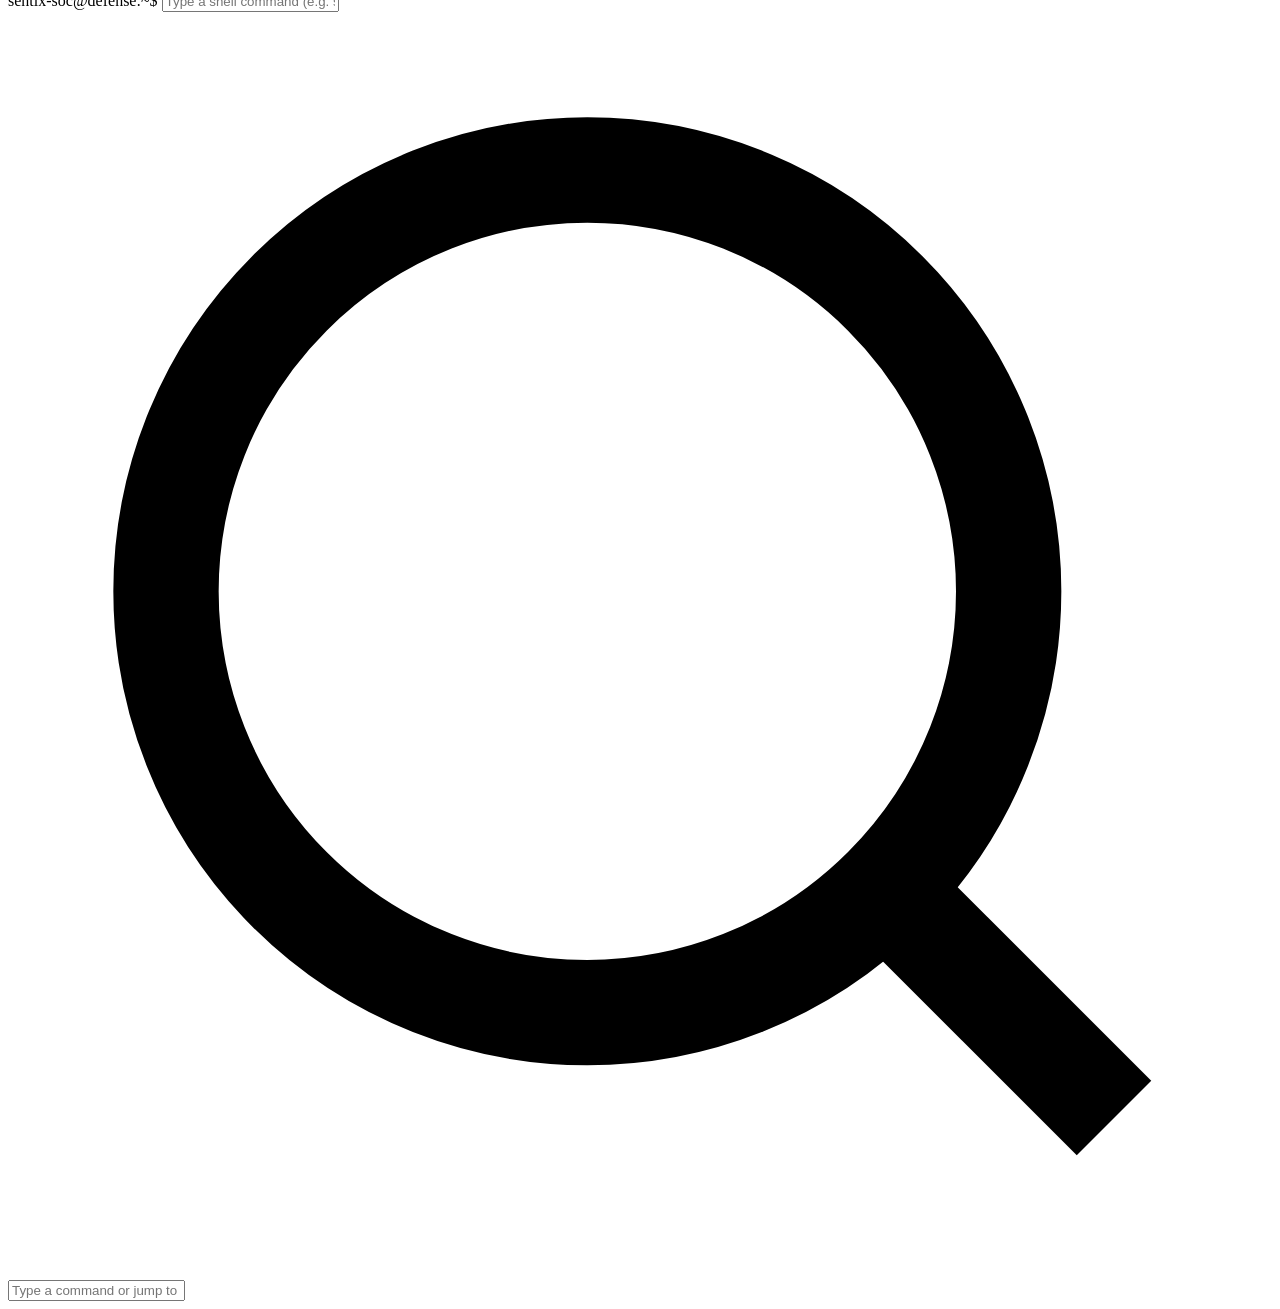
==== commit 8a2a5c38: "feat(ui): overhaul to SentiX Sovereign OS v3.0 tactical command HUD and real-time cyber vector map" ====
--- a/frontend/index.html
+++ b/frontend/index.html
@@ -3,467 +3,914 @@
 <head>
   <meta charset="UTF-8">
   <meta name="viewport" content="width=device-width, initial-scale=1.0">
-  <title>SentiX - Autonomous AI Cybersecurity SOC</title>
-  <meta name="description" content="SentiX: Modern, Autonomous Multi-Agent Cybersecurity Platform for Real-Time Threat Detection & Automated Defense">
+  <title>SentiX Sovereign OS v3.0 — Autonomous Multi-Agent Cybersecurity SOC</title>
+  <meta name="description" content="Next-Generation Autonomous Multi-Agent Cyber Defense Console, Real-Time Threat Correlation & Automated Containment Operations">
+  
   <link rel="stylesheet" href="/static/vendor/leaflet.css">
   <link rel="stylesheet" href="/static/css/styles.css">
-  <link rel="icon" href="data:image/svg+xml,<svg xmlns=%22http://www.w3.org/2000/svg%22 viewBox=%220 0 100 100%22><text y=%22.9em%22 font-size=%2290%22>🛡️</text></svg>">
+  <link rel="icon" href="data:image/svg+xml,<svg xmlns=%22http://www.w3.org/2000/svg%22 viewBox=%220 0 100 100%22><rect width=%22100%22 height=%22100%22 rx=%2220%22 fill=%22%2300f0ff%22/><path d=%22M50 15 L80 30 L80 60 C80 75 50 88 50 88 C50 88 20 75 20 60 L20 30 Z%22 fill=%22%23030712%22/></svg>">
 </head>
 <body>
 
-  <!-- APP SHELL -->
-  <div class="app-container">
-
-    <!-- TOP NAVIGATION BAR -->
-    <header class="top-navbar">
-      <div class="nav-brand">
-        <div class="brand-logo">🛡️</div>
-        <div>
-          <div class="brand-title">SentiX <span class="brand-tag">AI SOC</span></div>
-          <div class="brand-subtitle">Autonomous Security Operations</div>
+  <!-- ====================================================================== -->
+  <!-- TOP GLOBAL COMMAND HUD HEADER                                          -->
+  <!-- ====================================================================== -->
+  <header class="top-hud">
+    <!-- HUD Left: Brand Emblem & DEFCON State -->
+    <div class="hud-left">
+      <div class="brand-wrapper" onclick="switchPage('page-overview')">
+        <div class="brand-emblem">
+          <svg viewBox="0 0 24 24">
+            <path d="M12 2L3 7v6c0 5.55 3.84 10.74 9 12 5.16-1.26 9-6.45 9-12V7l-9-5z"></path>
+            <path d="M12 6l-5 3v4c0 3.2 2.1 6.2 5 7 2.9-.8 5-3.8 5-7V9l-5-3z" fill="rgba(0,240,255,0.2)"></path>
+          </svg>
+        </div>
+        <div class="brand-text-block">
+          <div class="brand-name">
+            SENTIX <span class="brand-version-pill">SOVEREIGN v3.0</span>
+          </div>
+          <div class="brand-desc">AUTONOMOUS MULTI-AGENT DEFENSE SYSTEM</div>
         </div>
       </div>
 
-      <!-- MAIN PAGE TABS -->
-      <nav class="nav-tabs" id="main-nav-tabs">
-        <button class="nav-tab-btn active" data-page="page-overview">
-          <span class="tab-icon">📊</span>
-          <span class="tab-label">Overview</span>
+      <!-- Interactive DEFCON Posture Switcher -->
+      <div class="defcon-indicator" id="btn-defcon-toggle" title="Click to cycle DEFCON combat posture">
+        <span class="defcon-pulse" id="defcon-pulse-dot"></span>
+        <span id="defcon-label-text">DEFCON 2 : ELEVATED</span>
+      </div>
+    </div>
+
+    <!-- HUD Center: Real-Time Telemetry Bar -->
+    <div class="hud-center">
+      <div class="hud-telemetry-chip">
+        <div class="telemetry-item">
+          <span class="telemetry-label">ACTIVE THREATS:</span>
+          <span class="telemetry-val red" id="hud-val-threats">--</span>
+        </div>
+        <div class="telemetry-divider"></div>
+        <div class="telemetry-item">
+          <span class="telemetry-label">AUTO-CONTAINED:</span>
+          <span class="telemetry-val green" id="hud-val-contained">--</span>
+        </div>
+        <div class="telemetry-divider"></div>
+        <div class="telemetry-item">
+          <span class="telemetry-label">MEAN RISK:</span>
+          <span class="telemetry-val cyan" id="hud-val-risk">--</span>
+        </div>
+        <div class="telemetry-divider"></div>
+        <div class="telemetry-item">
+          <span class="telemetry-label">MTTR:</span>
+          <span class="telemetry-val" id="hud-val-mttr">--</span>
+        </div>
+      </div>
+    </div>
+
+    <!-- HUD Right: Quick Controls, Clock & Sim Action -->
+    <div class="hud-right">
+      <button class="btn-cmd-palette" id="btn-open-palette" title="Quick Navigation & Commands">
+        <svg width="14" height="14" viewBox="0 0 24 24" fill="none" stroke="currentColor" stroke-width="2">
+          <circle cx="11" cy="11" r="8"></circle>
+          <line x1="21" y1="21" x2="16.65" y2="16.65"></line>
+        </svg>
+        <span>Command</span>
+        <span class="kbd-shortcut">⌘K</span>
+      </button>
+
+      <button class="btn-shell-toggle" id="btn-toggle-shell" title="Toggle Real-Time Cyber Terminal (Press ~)">
+        <svg width="14" height="14" viewBox="0 0 24 24" fill="none" stroke="currentColor" stroke-width="2">
+          <polyline points="4 17 10 11 4 5"></polyline>
+          <line x1="12" y1="19" x2="20" y2="19"></line>
+        </svg>
+        <span>SHELL</span>
+      </button>
+
+      <button class="btn-audio-toggle" id="btn-audio-fx" title="Toggle Tactical Cyber SFX (Audio Synthesis)">
+        <svg width="16" height="16" viewBox="0 0 24 24" fill="none" stroke="currentColor" stroke-width="2">
+          <polygon points="11 5 6 9 2 9 2 15 6 15 11 19 11 5"></polygon>
+          <path d="M19.07 4.93a10 10 0 0 1 0 14.14M15.54 8.46a5 5 0 0 1 0 7.07"></path>
+        </svg>
+      </button>
+
+      <button class="btn-launch-sim" id="btn-hud-launch-sim" onclick="triggerAttackSimulation()">
+        <svg width="14" height="14" viewBox="0 0 24 24" fill="none" stroke="currentColor" stroke-width="2.5">
+          <polygon points="13 2 3 14 12 14 11 22 21 10 12 10 13 2"></polygon>
+        </svg>
+        <span>FIRE SIMULATION</span>
+      </button>
+
+      <div class="hud-clock" id="utc-clock-time">
+        0000-00-00 00:00:00 UTC
+      </div>
+    </div>
+  </header>
+
+  <!-- ====================================================================== -->
+  <!-- APP SHELL: SIDEBAR & MAIN VIEWPORT                                     -->
+  <!-- ====================================================================== -->
+  <div class="app-shell">
+
+    <!-- TACTICAL COMMAND SIDEBAR -->
+    <aside class="tactical-sidebar">
+      <div class="sidebar-nav-group">
+        <div class="sidebar-category-label">TACTICAL SURVEILLANCE</div>
+        <button class="nav-link-btn active" data-page="page-overview">
+          <div class="nav-link-inner">
+            <span class="nav-link-icon">
+              <svg viewBox="0 0 24 24"><rect x="3" y="3" width="7" height="7"></rect><rect x="14" y="3" width="7" height="7"></rect><rect x="14" y="14" width="7" height="7"></rect><rect x="3" y="14" width="7" height="7"></rect></svg>
+            </span>
+            <span>Situation War Room</span>
+          </div>
+          <span class="nav-badge-pill" id="badge-nav-threats">--</span>
         </button>
-        <button class="nav-tab-btn" data-page="page-alerts">
-          <span class="tab-icon">🚨</span>
-          <span class="tab-label">Threat Alerts</span>
+
+        <button class="nav-link-btn" data-page="page-alerts">
+          <div class="nav-link-inner">
+            <span class="nav-link-icon">
+              <svg viewBox="0 0 24 24"><path d="M10.29 3.86L1.82 18a2 2 0 0 0 1.71 3h16.94a2 2 0 0 0 1.71-3L13.71 3.86a2 2 0 0 0-3.42 0z"></path><line x1="12" y1="9" x2="12" y2="13"></line><line x1="12" y1="17" x2="12.01" y2="17"></line></svg>
+            </span>
+            <span>Threat Incidents &amp; AI</span>
+          </div>
         </button>
-        <button class="nav-tab-btn" data-page="page-map">
-          <span class="tab-icon">🗺️</span>
-          <span class="tab-label">Live Threat Map</span>
+
+        <button class="nav-link-btn" data-page="page-map">
+          <div class="nav-link-inner">
+            <span class="nav-link-icon">
+              <svg viewBox="0 0 24 24"><polygon points="1 6 1 22 8 18 16 22 23 18 23 2 16 6 8 2 1 6"></polygon><line x1="8" y1="2" x2="8" y2="18"></line><line x1="16" y1="6" x2="16" y2="22"></line></svg>
+            </span>
+            <span>Global Threat Map</span>
+          </div>
+          <span class="nav-badge-pill green">LIVE</span>
         </button>
-        <button class="nav-tab-btn" data-page="page-agents">
-          <span class="tab-icon">🤖</span>
-          <span class="tab-label">AI Agents</span>
+
+        <div class="sidebar-category-label" style="margin-top:14px;">AUTONOMOUS MESH</div>
+        <button class="nav-link-btn" data-page="page-agents">
+          <div class="nav-link-inner">
+            <span class="nav-link-icon">
+              <svg viewBox="0 0 24 24"><rect x="4" y="4" width="16" height="16" rx="2"></rect><rect x="9" y="9" width="6" height="6"></rect><line x1="9" y1="1" x2="9" y2="4"></line><line x1="15" y1="1" x2="15" y2="4"></line><line x1="9" y1="20" x2="9" y2="23"></line><line x1="15" y1="20" x2="15" y2="23"></line><line x1="20" y1="9" x2="23" y2="9"></line><line x1="20" y1="14" x2="23" y2="14"></line><line x1="1" y1="9" x2="4" y2="9"></line><line x1="1" y1="14" x2="4" y2="14"></line></svg>
+            </span>
+            <span>Neural Agent Matrix</span>
+          </div>
+          <span class="nav-badge-pill blue">12</span>
         </button>
-        <button class="nav-tab-btn" data-page="page-ledger">
-          <span class="tab-icon">📜</span>
-          <span class="tab-label">Action History</span>
+
+        <button class="nav-link-btn" data-page="page-ledger">
+          <div class="nav-link-inner">
+            <span class="nav-link-icon">
+              <svg viewBox="0 0 24 24"><path d="M14 2H6a2 2 0 0 0-2 2v16a2 2 0 0 0 2 2h12a2 2 0 0 0 2-2V8z"></path><polyline points="14 2 14 8 20 8"></polyline><line x1="16" y1="13" x2="8" y2="13"></line><line x1="16" y1="17" x2="8" y2="17"></line><polyline points="10 9 9 9 8 9"></polyline></svg>
+            </span>
+            <span>Containment Ledger</span>
+          </div>
         </button>
-        <button class="nav-tab-btn" data-page="page-simulator">
-          <span class="tab-icon">🧪</span>
-          <span class="tab-label">Attack Simulator</span>
+
+        <div class="sidebar-category-label" style="margin-top:14px;">OPERATIONS LAB</div>
+        <button class="nav-link-btn" data-page="page-simulator">
+          <div class="nav-link-inner">
+            <span class="nav-link-icon">
+              <svg viewBox="0 0 24 24"><path d="M21 16V8a2 2 0 0 0-1-1.73l-7-4a2 2 0 0 0-2 0l-7 4A2 2 0 0 0 3 8v8a2 2 0 0 0 1 1.73l7 4a2 2 0 0 0 2 0l7-4A2 2 0 0 0 21 16z"></path><polyline points="3.27 6.96 12 12.01 20.73 6.96"></polyline><line x1="12" y1="22.08" x2="12" y2="12"></line></svg>
+            </span>
+            <span>Live Attack Simulator</span>
+          </div>
         </button>
-      </nav>
-
-      <!-- TOP RIGHT ACTIONS -->
-      <div class="nav-actions">
-        <div class="status-indicator">
-          <span class="pulse-dot"></span>
-          <span>Shield Active</span>
-        </div>
-        <div class="clock-display" id="utc-clock-time">2026-09-23 00:00:00 UTC</div>
-        <button class="btn-top-sim" id="btn-quick-sim">
-          <span>⚡</span> Test Attack
+
+        <button class="nav-link-btn" data-page="page-workbench">
+          <div class="nav-link-inner">
+            <span class="nav-link-icon">
+              <svg viewBox="0 0 24 24"><polyline points="4 17 10 11 4 5"></polyline><line x1="12" y1="19" x2="20" y2="19"></line></svg>
+            </span>
+            <span>Payload Workbench</span>
+          </div>
         </button>
       </div>
-    </header>
-
-    <!-- MAIN CONTENT VIEWPORT -->
-    <main class="content-viewport">
-
-      <!-- ============================================== -->
-      <!-- PAGE 1: OVERVIEW DASHBOARD                     -->
-      <!-- ============================================== -->
+
+      <!-- Sidebar Bottom System State Card -->
+      <div class="sidebar-footer-card">
+        <div class="mesh-status-header">
+          <span>AI AGENT MESH</span>
+          <div class="mesh-live-indicator">
+            <span class="mesh-live-dot"></span>
+            <span>SYNCHED</span>
+          </div>
+        </div>
+        <div class="mesh-spark-bar">
+          <div class="mesh-spark-fill"></div>
+        </div>
+        <div class="mesh-footer-meta">
+          <span>12 OF 12 ONLINE</span>
+          <span id="sidebar-events-count">18,513 EVTS</span>
+        </div>
+      </div>
+    </aside>
+
+    <!-- ==================================================================== -->
+    <!-- MAIN VIEWPORT                                                        -->
+    <!-- ==================================================================== -->
+    <main class="main-viewport">
+
+      <!-- ================================================================ -->
+      <!-- VIEW 1: SITUATION WAR ROOM                                       -->
+      <!-- ================================================================ -->
       <section class="page-view active" id="page-overview">
-        <!-- WELCOME BANNER -->
-        <div class="hero-banner">
-          <div class="hero-content">
-            <span class="hero-pill">Autonomous Real-Time Protection</span>
-            <h1 class="hero-title">Security Center Overview</h1>
-            <p class="hero-desc">
-              All multi-agent defensive pipelines are actively monitoring network traffic, email inboxes, and server logs. High-confidence threats are neutralized autonomously within seconds.
-            </p>
-          </div>
-          <div class="hero-actions">
-            <button class="btn-primary" onclick="switchPage('page-simulator')">
-              <span>🧪</span> Run Attack Simulation
+        <!-- Page Header HUD -->
+        <div class="page-header-hud">
+          <div>
+            <div class="page-title-badge">DEFENSIVE SITUATION ROOM</div>
+            <h1 class="page-title">Autonomous Threat Correlation &amp; Response</h1>
+            <p class="page-subtitle">Multi-agent defensive pipeline continuously cross-correlating network, host, and credential telemetry.</p>
+          </div>
+          <div class="page-header-actions">
+            <button class="btn-hud-action secondary" onclick="switchPage('page-alerts')">
+              <span>Inspect All Incidents</span>
             </button>
-            <button class="btn-secondary" onclick="switchPage('page-alerts')">
-              <span>🚨</span> View All Alerts
+            <button class="btn-hud-action crimson" onclick="triggerAttackSimulation()">
+              <span>Test APT Intrusion</span>
             </button>
           </div>
         </div>
 
-        <!-- 4 SIMPLE KEY METRICS -->
-        <div class="stats-grid">
-          <div class="stat-card">
-            <div class="stat-icon-wrapper red">🛡️</div>
-            <div class="stat-content">
-              <div class="stat-label">Active Threats</div>
-              <div class="stat-number" id="stat-critical">10</div>
-              <div class="stat-hint">Flagged by AI reasoning</div>
-            </div>
-          </div>
-
-          <div class="stat-card">
-            <div class="stat-icon-wrapper green">🔒</div>
-            <div class="stat-content">
-              <div class="stat-label">Threats Contained</div>
-              <div class="stat-number" id="stat-contained">16</div>
-              <div class="stat-hint">Auto-blocked at perimeter</div>
-            </div>
-          </div>
-
-          <div class="stat-card">
-            <div class="stat-icon-wrapper blue">⚡</div>
-            <div class="stat-content">
-              <div class="stat-label">Average Risk Score</div>
-              <div class="stat-number" id="stat-risk">87 <span style="font-size:16px;font-weight:500;color:var(--text-muted)">/ 100</span></div>
-              <div class="stat-hint">Across active threat vectors</div>
-            </div>
-          </div>
-
-          <div class="stat-card">
-            <div class="stat-icon-wrapper purple">⏱️</div>
-            <div class="stat-content">
-              <div class="stat-label">Response Time</div>
-              <div class="stat-number" id="stat-mttr">41s</div>
-              <div class="stat-hint">Detection to firewall block</div>
-            </div>
-          </div>
-        </div>
-
-        <!-- 2 SIMPLE SECTIONS: RECENT THREATS & ONE-CLICK DEFENSE -->
-        <div class="two-column-grid">
-          <!-- RECENT THREATS -->
-          <div class="section-card">
-            <div class="section-header">
+        <!-- 4 Top KPI Matrix Cards -->
+        <div class="kpi-matrix-grid">
+          <div class="kpi-card kpi-crimson">
+            <div class="kpi-top-row">
+              <span class="kpi-title">Active Threats</span>
+              <div class="kpi-icon-wrap">
+                <svg viewBox="0 0 24 24"><path d="M12 2L2 7l10 5 10-5-10-5zM2 17l10 5 10-5M2 12l10 5 10-5"></path></svg>
+              </div>
+            </div>
+            <div class="kpi-metric-val" id="stat-critical">--</div>
+            <div class="kpi-footnote">Flagged by heuristic &amp; ML engines</div>
+          </div>
+
+          <div class="kpi-card kpi-emerald">
+            <div class="kpi-top-row">
+              <span class="kpi-title">Threats Contained</span>
+              <div class="kpi-icon-wrap">
+                <svg viewBox="0 0 24 24"><path d="M12 22s8-4 8-10V5l-8-3-8 3v7c0 6 8 10 8 10z"></path></svg>
+              </div>
+            </div>
+            <div class="kpi-metric-val" id="stat-contained">--</div>
+            <div class="kpi-footnote">Autonomous perimeter neutralizations</div>
+          </div>
+
+          <div class="kpi-card kpi-cyan">
+            <div class="kpi-top-row">
+              <span class="kpi-title">Average Threat Score</span>
+              <div class="kpi-icon-wrap">
+                <svg viewBox="0 0 24 24"><circle cx="12" cy="12" r="10"></circle><polyline points="12 6 12 12 16 14"></polyline></svg>
+              </div>
+            </div>
+            <div class="kpi-metric-val" id="stat-risk">--</div>
+            <div class="kpi-footnote">Quantum risk evaluation index</div>
+          </div>
+
+          <div class="kpi-card kpi-purple">
+            <div class="kpi-top-row">
+              <span class="kpi-title">Mean Response Time</span>
+              <div class="kpi-icon-wrap">
+                <svg viewBox="0 0 24 24"><polygon points="13 2 3 14 12 14 11 22 21 10 12 10 13 2"></polygon></svg>
+              </div>
+            </div>
+            <div class="kpi-metric-val" id="stat-mttr">--</div>
+            <div class="kpi-footnote">Detection to automated block</div>
+          </div>
+        </div>
+
+        <!-- INTERACTIVE CYBER ATTACK TOPOLOGY GRAPH -->
+        <div class="attack-graph-panel">
+          <div class="panel-head">
+            <div>
+              <h2 class="panel-title">Active Intrusion Topology Conduits</h2>
+              <div class="panel-subtitle">Real-time vector path from external adversary origin through edge WAF to core assets</div>
+            </div>
+            <span class="threat-badge critical">APT29 INTRUSION MAPPED</span>
+          </div>
+
+          <div class="topology-diagram-wrap">
+            <!-- Node 1: Adversary Origin -->
+            <div class="topology-node attacker" onclick="selectAlert(activeAlerts[0] || null); switchPage('page-alerts');">
+              <span class="node-type-label">ADVERSARY C2</span>
+              <span class="node-host-title">Phishing Origin Hub</span>
+              <span class="node-meta-ip">185.220.101.5</span>
+            </div>
+
+            <!-- Conduit Arrow 1 -->
+            <div class="topology-conduit-arrow">
+              <span class="conduit-tag">SMTP / Phishing</span>
+              <div class="conduit-line"></div>
+              <span style="font-family:var(--font-mono);font-size:9px;color:var(--text-muted);">Port 587</span>
+            </div>
+
+            <!-- Node 2: Edge WAF -->
+            <div class="topology-node" onclick="switchPage('page-agents')">
+              <span class="node-type-label" style="color:var(--neon-cyan);">PERIMETER WAF</span>
+              <span class="node-host-title">ShieldNet-02 Gate</span>
+              <span class="node-meta-ip">WAF Ingress Rule</span>
+            </div>
+
+            <!-- Conduit Arrow 2 -->
+            <div class="topology-conduit-arrow">
+              <span class="conduit-tag">RCE / Buffer Overflow</span>
+              <div class="conduit-line"></div>
+              <span style="font-family:var(--font-mono);font-size:9px;color:var(--neon-crimson);">CVE-2024-38077</span>
+            </div>
+
+            <!-- Node 3: Target Asset -->
+            <div class="topology-node target">
+              <span class="node-type-label">TARGET ASSET</span>
+              <span class="node-host-title">Core Gateway / DB</span>
+              <span class="node-meta-ip">10.0.4.10</span>
+            </div>
+
+            <!-- Conduit Arrow 3 -->
+            <div class="topology-conduit-arrow">
+              <span class="conduit-tag" style="color:var(--neon-emerald);background:rgba(16,185,129,0.1);">EDR ISOLATION</span>
+              <div class="conduit-line" style="background:var(--neon-emerald);"></div>
+              <span style="font-family:var(--font-mono);font-size:9px;color:var(--neon-emerald);">CONTAINED</span>
+            </div>
+
+            <!-- Node 4: Autonomous Response Agent -->
+            <div class="topology-node contained" onclick="switchPage('page-ledger')">
+              <span class="node-type-label">DEFENSE AGENT</span>
+              <span class="node-host-title">Cerberus Core EDR</span>
+              <span class="node-meta-ip">HOST QUARANTINED</span>
+            </div>
+          </div>
+        </div>
+
+        <!-- War Room Two Column Split Layout -->
+        <div class="war-room-split">
+          <!-- LEFT: Real-Time Priority Threat Stream -->
+          <div class="tactical-panel">
+            <div class="panel-head">
+              <div class="panel-head-left">
+                <div>
+                  <h2 class="panel-title">Priority Incident Stream</h2>
+                  <div class="panel-subtitle">Real-time alerts correlated by multi-agent reasoning</div>
+                </div>
+              </div>
+              <button class="btn-panel-action" onclick="switchPage('page-alerts')">
+                <span>View Full Stream</span>
+                <span>→</span>
+              </button>
+            </div>
+
+            <div class="live-stream-container" id="overview-recent-alerts">
+              <!-- Dynamically populated rows -->
+            </div>
+          </div>
+
+          <!-- RIGHT: Kill-Chain Tracker & Fast Defense Actions -->
+          <div class="tactical-panel">
+            <div class="panel-head">
               <div>
-                <h2 class="section-title">🚨 Recent Priority Alerts</h2>
-                <div class="section-sub">Latest threats intercepted by SentiX AI agents</div>
-              </div>
-              <button class="link-btn" onclick="switchPage('page-alerts')">View All →</button>
-            </div>
-            <div class="alerts-simple-list" id="overview-recent-alerts">
-              <!-- Dynamically populated -->
-            </div>
-          </div>
-
-          <!-- SYSTEM DEFENSE STATUS & QUICK ACTIONS -->
-          <div class="section-card">
-            <div class="section-header">
+                <h2 class="panel-title">Active Kill-Chain State</h2>
+                <div class="panel-subtitle">Autonomous containment pipeline mapping</div>
+              </div>
+              <span class="threat-badge critical">ELEVATED</span>
+            </div>
+
+            <!-- Kill-Chain Steps Visualizer -->
+            <div class="killchain-hud-box">
+              <div class="killchain-title-row">
+                <span class="killchain-title">Attack Progression</span>
+                <span style="font-family:var(--font-mono);font-size:10px;color:var(--neon-cyan);">AUTO MITIGATION READY</span>
+              </div>
+              <div class="killchain-steps-track">
+                <div class="killchain-node active-stage">
+                  <div class="node-step-tag">Step 1</div>
+                  <div class="node-step-label">Phishing Lure</div>
+                  <div class="node-step-status">DETECTED</div>
+                </div>
+                <div class="killchain-node active-stage">
+                  <div class="node-step-tag">Step 2</div>
+                  <div class="node-step-label">RCE Probing</div>
+                  <div class="node-step-status">ISOLATED</div>
+                </div>
+                <div class="killchain-node active-stage">
+                  <div class="node-step-tag">Step 3</div>
+                  <div class="node-step-label">Subnet Recon</div>
+                  <div class="node-step-status">MAPPED</div>
+                </div>
+                <div class="killchain-node contained-stage">
+                  <div class="node-step-tag">Step 4</div>
+                  <div class="node-step-label">Perimeter Block</div>
+                  <div class="node-step-status">CONTAINED</div>
+                </div>
+              </div>
+            </div>
+
+            <!-- Rapid Defense Control Tiles -->
+            <div style="font-family:var(--font-mono);font-size:10.5px;font-weight:700;color:var(--text-muted);margin-bottom:10px;text-transform:uppercase;">
+              One-Click Defensive Countermeasures
+            </div>
+            <div class="fast-defense-grid">
+              <div class="btn-contain-tile danger" onclick="executeAction('BLOCK_IP', '185.220.101.5')">
+                <div class="contain-tile-top">
+                  <span class="contain-tile-title">Block Attacker IP</span>
+                  <span style="color:var(--neon-crimson);font-size:10px;font-weight:700;">IMMEDIATE</span>
+                </div>
+                <span class="contain-tile-desc">Null-route inbound C2 traffic</span>
+                <span class="contain-tile-target">185.220.101.5</span>
+              </div>
+
+              <div class="btn-contain-tile warning" onclick="executeAction('ISOLATE_HOST', '10.0.4.10')">
+                <div class="contain-tile-top">
+                  <span class="contain-tile-title">Isolate Critical Host</span>
+                  <span style="color:var(--neon-amber);font-size:10px;font-weight:700;">EDR QUARANTINE</span>
+                </div>
+                <span class="contain-tile-desc">Sever network connectivity</span>
+                <span class="contain-tile-target">10.0.4.10 (Edge Gateway)</span>
+              </div>
+
+              <div class="btn-contain-tile cyan" onclick="executeAction('REVOKE_TOKENS', 'admin-corp-svc')">
+                <div class="contain-tile-top">
+                  <span class="contain-tile-title">Revoke Credentials</span>
+                  <span style="color:var(--neon-cyan);font-size:10px;font-weight:700;">IAM LOCKDOWN</span>
+                </div>
+                <span class="contain-tile-desc">Invalidate compromised Kerberos tickets</span>
+                <span class="contain-tile-target">Domain Admin Service</span>
+              </div>
+
+              <div class="btn-contain-tile emerald" onclick="executeAction('BGP_BLACKHOLE', '203.175.188.1')">
+                <div class="contain-tile-top">
+                  <span class="contain-tile-title">BGP Blackhole</span>
+                  <span style="color:var(--neon-emerald);font-size:10px;font-weight:700;">BORDER ROUTER</span>
+                </div>
+                <span class="contain-tile-desc">Drop upstream upstream traffic</span>
+                <span class="contain-tile-target">203.175.188.1</span>
+              </div>
+            </div>
+          </div>
+        </div>
+      </section>
+
+      <!-- ================================================================ -->
+      <!-- VIEW 2: THREAT ALERTS & FORENSIC DOSSIER                         -->
+      <!-- ================================================================ -->
+      <section class="page-view" id="page-alerts">
+        <div class="page-header-hud">
+          <div>
+            <div class="page-title-badge">FORENSIC INVESTIGATION TERMINAL</div>
+            <h1 class="page-title">Security Incidents &amp; Threat Dossier</h1>
+            <p class="page-subtitle">Inspect correlated telemetry, examine MITRE ATT&amp;CK mappings, and review AI reasoning chains.</p>
+          </div>
+          <div class="page-header-actions">
+            <button class="btn-hud-action secondary" id="btn-export-dossier">
+              <svg width="14" height="14" viewBox="0 0 24 24" fill="none" stroke="currentColor" stroke-width="2"><path d="M21 15v4a2 2 0 0 1-2 2H5a2 2 0 0 1-2-2v-4"></path><polyline points="7 10 12 15 17 10"></polyline><line x1="12" y1="15" x2="12" y2="3"></line></svg>
+              <span>Export Dossier (JSON)</span>
+            </button>
+          </div>
+        </div>
+
+        <!-- Master-Detail Layout -->
+        <div class="alerts-layout">
+          <!-- LEFT: Filterable Alert Stream -->
+          <div>
+            <div class="alert-filter-controls">
+              <div class="search-input-wrap">
+                <svg class="search-icon-svg" viewBox="0 0 24 24" fill="none" stroke="currentColor" stroke-width="2">
+                  <circle cx="11" cy="11" r="8"></circle><line x1="21" y1="21" x2="16.65" y2="16.65"></line>
+                </svg>
+                <input type="text" id="search-alerts" class="hud-search-input" placeholder="Search by IP, asset, or CVE...">
+              </div>
+              <div class="severity-pill-group">
+                <button class="filter-btn active" data-sev="ALL">ALL</button>
+                <button class="filter-btn" data-sev="CRITICAL">CRITICAL</button>
+                <button class="filter-btn" data-sev="HIGH">HIGH</button>
+                <button class="filter-btn" data-sev="MEDIUM">MEDIUM</button>
+              </div>
+            </div>
+
+            <div class="alerts-master-list" id="alert-stream-list">
+              <!-- Dynamically populated cards -->
+            </div>
+          </div>
+
+          <!-- RIGHT: Forensic Dossier Panel -->
+          <div class="dossier-panel">
+            <div class="dossier-header-bar">
               <div>
-                <h2 class="section-title">🛡️ Defense Center</h2>
-                <div class="section-sub">Autonomous response and host protection</div>
-              </div>
-              <span class="status-badge green">Protected</span>
-            </div>
-
-            <div class="defense-status-body">
-              <div class="agent-summary-pills">
-                <div class="summary-pill">
-                  <span class="pill-label">Active Agents</span>
-                  <span class="pill-value green">12 / 12 Online</span>
-                </div>
-                <div class="summary-pill">
-                  <span class="pill-label">Events Processed</span>
-                  <span class="pill-value blue" id="stat-events-today">18,513</span>
-                </div>
-              </div>
-
-              <div class="defense-info-box">
-                <strong>How SentiX Protects You:</strong>
-                <p>When an attacker probes your network or sends a phishing lure, SentiX agents analyze the threat across multiple sources and immediately block the attacker IP without waiting for human intervention.</p>
-              </div>
-
-              <div class="quick-action-buttons">
-                <button class="btn-danger-outline" onclick="executeAction('BLOCK_IP', '185.220.101.5')">
-                  🛑 Block Known Attacker (185.220.101.5)
+                <span class="dossier-category-tag" id="dossier-cat-badge">CORRELATED INCIDENT</span>
+                <h2 class="dossier-main-title" id="dossier-title">Select an incident to view investigation</h2>
+              </div>
+              <div class="dossier-action-group">
+                <button class="btn-hud-action crimson" id="btn-edr-isolate">
+                  <svg width="14" height="14" viewBox="0 0 24 24" fill="none" stroke="currentColor" stroke-width="2"><rect x="3" y="11" width="18" height="11" rx="2" ry="2"></rect><path d="M7 11V7a5 5 0 0 1 10 0v4"></path></svg>
+                  <span>Isolate Host</span>
                 </button>
-                <button class="btn-warning-outline" onclick="executeAction('ISOLATE_HOST', '10.0.4.10')">
-                  🔒 Isolate Critical Host (10.0.4.10)
+                <button class="btn-hud-action crimson" id="btn-block-ip-action">
+                  <svg width="14" height="14" viewBox="0 0 24 24" fill="none" stroke="currentColor" stroke-width="2"><circle cx="12" cy="12" r="10"></circle><line x1="4.93" y1="4.93" x2="19.07" y2="19.07"></line></svg>
+                  <span>Block Attacker IP</span>
                 </button>
-              </div>
+                <button class="btn-hud-action secondary" id="btn-create-p1">
+                  <svg width="14" height="14" viewBox="0 0 24 24" fill="none" stroke="currentColor" stroke-width="2"><path d="M14 2H6a2 2 0 0 0-2 2v16a2 2 0 0 0 2 2h12a2 2 0 0 0 2-2V8z"></path></svg>
+                  <span>Dispatch P1 Ticket</span>
+                </button>
+              </div>
+            </div>
+
+            <!-- Forensic Key Telemetry Strip -->
+            <div class="forensic-telemetry-grid">
+              <div class="tele-tile">
+                <span class="tele-tile-label">Target Asset</span>
+                <span class="tele-tile-val cyan" id="meta-asset">10.0.4.10</span>
+              </div>
+              <div class="tele-tile">
+                <span class="tele-tile-label">Attacker Origin IP</span>
+                <span class="tele-tile-val red" id="meta-src-ip">185.220.101.5</span>
+              </div>
+              <div class="tele-tile">
+                <span class="tele-tile-label">Transport Protocol</span>
+                <span class="tele-tile-val" id="meta-protocol">HTTPS / TCP</span>
+              </div>
+              <div class="tele-tile">
+                <span class="tele-tile-label">MITRE Technique</span>
+                <span class="tele-tile-val" id="meta-technique">T1566 Spear-Phishing</span>
+              </div>
+            </div>
+
+            <!-- Threat Intel Scoring Matrix -->
+            <div class="forensic-telemetry-grid" style="grid-template-columns: 1fr 1fr;">
+              <div class="tele-tile">
+                <div style="display:flex;justify-content:space-between;align-items:center;">
+                  <span class="tele-tile-label">Composite Risk Rating</span>
+                  <span style="font-family:var(--font-mono);font-size:13px;font-weight:700;color:var(--neon-crimson);" id="val-composite">94 / 100</span>
+                </div>
+                <div class="meter-track" style="margin-top:8px;">
+                  <div class="meter-fill-bar" id="bar-composite" style="width: 94%; background: var(--neon-crimson); box-shadow: var(--glow-crimson);"></div>
+                </div>
+              </div>
+
+              <div class="tele-tile">
+                <div style="display:flex;justify-content:space-between;align-items:center;">
+                  <span class="tele-tile-label">Machine Learning Anomaly (IForest)</span>
+                  <span style="font-family:var(--font-mono);font-size:13px;font-weight:700;color:var(--neon-cyan);" id="val-if">89%</span>
+                </div>
+                <div class="meter-track" style="margin-top:8px;">
+                  <div class="meter-fill-bar" id="bar-if" style="width: 89%; background: var(--neon-cyan); box-shadow: var(--glow-cyan);"></div>
+                </div>
+              </div>
+            </div>
+
+            <!-- External Intel Feeds Row -->
+            <div style="display:flex;gap:12px;background:rgba(255,255,255,0.02);padding:10px 14px;border-radius:6px;border:1px solid var(--border-subtle);font-family:var(--font-mono);font-size:11.5px;">
+              <div style="flex:1;">VirusTotal: <strong style="color:var(--neon-crimson);" id="intel-vt">24 / 72 Engines</strong></div>
+              <div style="width:1px;background:var(--border-subtle);"></div>
+              <div style="flex:1;">AbuseIPDB Maliciousness: <strong style="color:var(--neon-crimson);" id="intel-abuse">89% Malicious</strong></div>
+              <div style="width:1px;background:var(--border-subtle);"></div>
+              <div style="flex:1;">AlienVault OTX: <strong style="color:var(--neon-cyan);" id="intel-otx">28 Pulses</strong></div>
+            </div>
+
+            <!-- Dossier Tabs Header -->
+            <div class="dossier-nav-tabs">
+              <button class="dossier-tab-btn active" data-tab="tab-ai-cot">
+                <svg width="14" height="14" viewBox="0 0 24 24" fill="none" stroke="currentColor" stroke-width="2"><circle cx="12" cy="12" r="3"></circle><path d="M19.4 15a1.65 1.65 0 0 0 .33 1.82l.06.06a2 2 0 0 1 0 2.83 2 2 0 0 1-2.83 0l-.06-.06a1.65 1.65 0 0 0-1.82-.33 1.65 1.65 0 0 0-1 1.51V21a2 2 0 0 1-2 2 2 2 0 0 1-2-2v-.09A1.65 1.65 0 0 0 9 19.4a1.65 1.65 0 0 0-1.82.33l-.06.06a2 2 0 0 1-2.83 0 2 2 0 0 1 0-2.83l.06-.06a1.65 1.65 0 0 0 .33-1.82 1.65 1.65 0 0 0-1.51-1H3a2 2 0 0 1-2-2 2 2 0 0 1 2-2h.09A1.65 1.65 0 0 0 4.6 9a1.65 1.65 0 0 0-.33-1.82l-.06-.06a2 2 0 0 1 0-2.83 2 2 0 0 1 2.83 0l.06.06a1.65 1.65 0 0 0 1.82.33H9a1.65 1.65 0 0 0 1-1.51V3a2 2 0 0 1 2-2 2 2 0 0 1 2 2v.09a1.65 1.65 0 0 0 1 1.51 1.65 1.65 0 0 0 1.82-.33l.06-.06a2 2 0 0 1 2.83 0 2 2 0 0 1 0 2.83l-.06.06a1.65 1.65 0 0 0-.33 1.82V9a1.65 1.65 0 0 0 1.51 1H21a2 2 0 0 1 2 2 2 2 0 0 1-2 2h-.09a1.65 1.65 0 0 0-1.51 1z"></path></svg>
+                <span>AI Chain-of-Thought Reasoning</span>
+              </button>
+              <button class="dossier-tab-btn" data-tab="tab-mitre">
+                <svg width="14" height="14" viewBox="0 0 24 24" fill="none" stroke="currentColor" stroke-width="2"><polygon points="12 2 2 7 12 12 22 7 12 2"></polygon><polyline points="2 17 12 22 22 17"></polyline><polyline points="2 12 12 17 22 12"></polyline></svg>
+                <span>MITRE ATT&amp;CK Matrix</span>
+              </button>
+              <button class="dossier-tab-btn" data-tab="tab-evidence">
+                <svg width="14" height="14" viewBox="0 0 24 24" fill="none" stroke="currentColor" stroke-width="2"><polyline points="4 17 10 11 4 5"></polyline><line x1="12" y1="19" x2="20" y2="19"></line></svg>
+                <span>Raw Evidence &amp; Payload</span>
+              </button>
+            </div>
+
+            <!-- Tab 1: AI Reasoning & CoT -->
+            <div class="dossier-tab-content active" id="tab-ai-cot">
+              <div class="ai-reasoning-panel">
+                <div class="ai-reasoning-header">
+                  <svg width="16" height="16" viewBox="0 0 24 24" fill="none" stroke="currentColor" stroke-width="2"><path d="M12 2v20M17 5H9.5a3.5 3.5 0 0 0 0 7h5a3.5 3.5 0 0 1 0 7H6"></path></svg>
+                  <span>AUTONOMOUS AGENT REASONING CHAIN</span>
+                </div>
+                <div class="ai-narrative-text" id="dossier-explanation">
+                  Evaluating incoming threat telemetry...
+                </div>
+                <div class="ai-cot-steps-list" id="dossier-cot">
+                  <!-- Steps rendered via JS -->
+                </div>
+              </div>
+            </div>
+
+            <!-- Tab 2: MITRE ATT&CK Framework Explorer -->
+            <div class="dossier-tab-content" id="tab-mitre">
+              <div class="mitre-framework-grid">
+                <div class="mitre-column">
+                  <div class="mitre-col-header">Initial Access</div>
+                  <div class="mitre-technique-pill hit">T1566 Spear-Phishing</div>
+                  <div class="mitre-technique-pill">T1190 Exploit Public-Facing App</div>
+                  <div class="mitre-technique-pill">T1078 Valid Accounts</div>
+                </div>
+                <div class="mitre-column">
+                  <div class="mitre-col-header">Execution</div>
+                  <div class="mitre-technique-pill hit">T1059 Command &amp; Scripting</div>
+                  <div class="mitre-technique-pill">T1204 User Execution</div>
+                  <div class="mitre-technique-pill">T1053 Scheduled Task</div>
+                </div>
+                <div class="mitre-column">
+                  <div class="mitre-col-header">Persistence</div>
+                  <div class="mitre-technique-pill">T1547 Boot or Logon</div>
+                  <div class="mitre-technique-pill hit">T1558 Steal Kerberos Ticket</div>
+                  <div class="mitre-technique-pill">T1136 Create Account</div>
+                </div>
+                <div class="mitre-column">
+                  <div class="mitre-col-header">Defense Evasion</div>
+                  <div class="mitre-technique-pill hit">T1070 Indicator Removal</div>
+                  <div class="mitre-technique-pill">T1027 Obfuscated Files</div>
+                  <div class="mitre-technique-pill">T1036 Masquerading</div>
+                </div>
+                <div class="mitre-column">
+                  <div class="mitre-col-header">Command &amp; Control</div>
+                  <div class="mitre-technique-pill hit">T1071 App Layer Protocol</div>
+                  <div class="mitre-technique-pill">T1573 Encrypted Channel</div>
+                  <div class="mitre-technique-pill">T1090 Proxy</div>
+                </div>
+              </div>
+            </div>
+
+            <!-- Tab 3: Raw Evidence / Hex Payload -->
+            <div class="dossier-tab-content" id="tab-evidence">
+              <pre class="workbench-result-terminal" id="dossier-raw-json" style="height:240px;">
+// Select an alert to view raw ingested JSON & evidence stream...
+              </pre>
             </div>
           </div>
         </div>
       </section>
 
-      <!-- ============================================== -->
-      <!-- PAGE 2: THREAT ALERTS (CLEAN LIST & DETAILS)   -->
-      <!-- ============================================== -->
-      <section class="page-view" id="page-alerts">
-        <div class="page-intro">
+      <!-- ================================================================ -->
+      <!-- VIEW 3: GLOBAL CYBER OPERATIONS THEATRE MAP                      -->
+      <!-- ================================================================ -->
+      <section class="page-view" id="page-map">
+        <div class="page-header-hud">
           <div>
-            <h1 class="page-main-heading">Live Threat Alerts</h1>
-            <p class="page-main-sub">Review incidents, inspect AI reasoning, and execute containment actions.</p>
-          </div>
-          <div class="sev-filter-bar">
-            <button class="filter-tab active" data-sev="ALL">All Alerts</button>
-            <button class="filter-tab" data-sev="CRITICAL">Critical</button>
-            <button class="filter-tab" data-sev="HIGH">High</button>
-            <button class="filter-tab" data-sev="MEDIUM">Medium</button>
-          </div>
-        </div>
-
-        <div class="alerts-split-layout">
-          <!-- LEFT: CLEAN ALERT LIST -->
-          <div class="alert-list-container">
-            <div class="search-wrap">
-              <span class="search-icon">🔍</span>
-              <input type="text" id="search-alerts" class="search-input" placeholder="Search by IP, title, or asset...">
-            </div>
-            <div class="alert-cards-scroll" id="alert-stream-list">
-              <!-- Dynamically populated -->
-            </div>
-          </div>
-
-          <!-- RIGHT: CLEAN THREAT DOSSIER -->
-          <div class="alert-detail-container">
-            <div class="detail-header-card">
-              <div class="detail-top-meta">
-                <span class="category-chip" id="dossier-cat-badge">CORRELATED INCIDENT</span>
-                <span class="ai-chip">🤖 AI Verified</span>
-              </div>
-              <h2 class="detail-title" id="dossier-title">Select an alert to view investigation</h2>
-
-              <div class="detail-action-bar">
-                <button class="btn-danger" id="btn-edr-isolate">
-                  🔒 Isolate Host
-                </button>
-                <button class="btn-primary" onclick="executeAction('BLOCK_IP', selectedAlert ? (selectedAlert.src_ip || '185.220.101.5') : '185.220.101.5')">
-                  🛑 Block Attacker IP
-                </button>
-                <button class="btn-secondary" id="btn-create-p1">
-                  📋 Create Incident Ticket
-                </button>
-                <button class="btn-secondary" id="btn-export-dossier">
-                  📥 Export JSON
-                </button>
-              </div>
-            </div>
-
-            <!-- KEY TELEMETRY CARDS -->
-            <div class="detail-telemetry-grid">
-              <div class="telemetry-card">
-                <span class="tele-label">Target Asset</span>
-                <span class="tele-val" id="meta-asset">10.0.4.10</span>
-              </div>
-              <div class="telemetry-card">
-                <span class="tele-label">Attacker IP</span>
-                <span class="tele-val text-red" id="meta-src-ip">203.175.188.1</span>
-              </div>
-              <div class="telemetry-card">
-                <span class="tele-label">Protocol</span>
-                <span class="tele-val" id="meta-protocol">HTTPS / TCP</span>
-              </div>
-              <div class="telemetry-card">
-                <span class="tele-label">Attack Technique</span>
-                <span class="tele-val" id="meta-technique">Privilege Escalation</span>
-              </div>
-            </div>
-
-            <!-- RISK & INTEL CARDS -->
-            <div class="intel-summary-cards">
-              <div class="intel-box">
-                <div class="intel-title">Risk Assessment</div>
-                <div class="intel-meter-wrapper">
-                  <div class="meter-bar-bg">
-                    <div class="meter-bar-fill red" id="bar-composite" style="width: 87%;"></div>
-                  </div>
-                  <div class="meter-labels">
-                    <span>Overall Threat Score</span>
-                    <strong id="val-composite">87 / 100</strong>
-                  </div>
-                </div>
-                <div class="intel-meter-wrapper" style="margin-top:10px;">
-                  <div class="meter-bar-bg">
-                    <div class="meter-bar-fill blue" id="bar-if" style="width: 88%;"></div>
-                  </div>
-                  <div class="meter-labels">
-                    <span>Anomaly Score (ML)</span>
-                    <strong id="val-if">88%</strong>
-                  </div>
-                </div>
-              </div>
-
-              <div class="intel-box">
-                <div class="intel-title">External Threat Intelligence</div>
-                <div class="intel-items-list">
-                  <div class="intel-item">
-                    <span>VirusTotal Flagged</span>
-                    <strong id="intel-vt">24 / 72 Engines</strong>
-                  </div>
-                  <div class="intel-item">
-                    <span>AbuseIPDB Score</span>
-                    <strong id="intel-abuse" style="color:var(--color-danger)">89% Malicious</strong>
-                  </div>
-                  <div class="intel-item">
-                    <span>AlienVault OTX</span>
-                    <strong id="intel-otx">28 Pulses</strong>
-                  </div>
-                </div>
-              </div>
-            </div>
-
-            <!-- AI EXPLANATION & REASONING -->
-            <div class="ai-box">
-              <div class="ai-box-title">
-                <span>🧠</span> AI Incident Explanation
-              </div>
-              <div class="ai-summary-text" id="dossier-explanation">
-                Analyzing incoming incident telemetry...
-              </div>
-              <div class="ai-steps-container" id="dossier-cot">
-                <!-- Dynamically populated steps -->
-              </div>
-            </div>
+            <div class="page-title-badge">GLOBAL THREAT INTELLIGENCE</div>
+            <h1 class="page-title">Real-Time Geolocation Threat Map</h1>
+            <p class="page-subtitle">Tracking external adversary origins, C2 infrastructure, and inbound attack trajectories.</p>
+          </div>
+          <div class="page-header-actions">
+            <span class="threat-badge critical" id="map-intercept-status">ACTIVE INTERCEPT ENGINE</span>
+          </div>
+        </div>
+
+        <!-- ULTRA-ADVANCED THEATRE MAP WITH GUARANTEED RENDERING -->
+        <div class="map-theatre-card" id="map-theatre-box">
+          <!-- Top Tactical Controls on Map -->
+          <div class="map-top-controls">
+            <!-- Left: View Mode Toggle -->
+            <div class="map-control-group">
+              <button class="btn-map-control active" id="btn-mode-vector" onclick="setMapMode('vector')">
+                <svg width="13" height="13" viewBox="0 0 24 24" fill="none" stroke="currentColor" stroke-width="2"><circle cx="12" cy="12" r="10"></circle><line x1="2" y1="12" x2="22" y2="12"></line><path d="M12 2a15.3 15.3 0 0 1 4 10 15.3 15.3 0 0 1-4 10 15.3 15.3 0 0 1-4-10 15.3 15.3 0 0 1 4-10z"></path></svg>
+                <span>HOLOGRAPHIC VECTOR</span>
+              </button>
+              <button class="btn-map-control" id="btn-mode-tiles" onclick="setMapMode('tiles')">
+                <svg width="13" height="13" viewBox="0 0 24 24" fill="none" stroke="currentColor" stroke-width="2"><polygon points="1 6 1 22 8 18 16 22 23 18 23 2 16 6 8 2 1 6"></polygon></svg>
+                <span>SATELLITE TILES</span>
+              </button>
+            </div>
+
+            <!-- Center: Tactical Region Jumps -->
+            <div class="map-control-group">
+              <button class="btn-map-control active" data-region="global" onclick="setMapRegion('global')">GLOBAL</button>
+              <button class="btn-map-control" data-region="na" onclick="setMapRegion('na')">NORTH AMERICA</button>
+              <button class="btn-map-control" data-region="emea" onclick="setMapRegion('emea')">EMEA</button>
+              <button class="btn-map-control" data-region="apac" onclick="setMapRegion('apac')">ASIA-PACIFIC</button>
+            </div>
+
+            <!-- Right: Threat Filter & Fullscreen -->
+            <div class="map-control-group">
+              <button class="btn-map-control" id="btn-map-fullscreen" onclick="toggleMapFullscreen()">
+                <svg width="13" height="13" viewBox="0 0 24 24" fill="none" stroke="currentColor" stroke-width="2"><path d="M8 3H5a2 2 0 0 0-2 2v3m18 0V5a2 2 0 0 0-2-2h-3m0 18h3a2 2 0 0 0 2-2v-3M3 16v3a2 2 0 0 0 2 2h3"></path></svg>
+                <span>FULLSCREEN</span>
+              </button>
+            </div>
+          </div>
+
+          <!-- Radar Sweep Effect -->
+          <div class="radar-sweep-animation"></div>
+
+          <!-- Layer 1: Guaranteed 60FPS Holographic Canvas Map (Never Blank!) -->
+          <canvas id="cyber-map-canvas"></canvas>
+
+          <!-- Layer 2: Leaflet Tile Layer (When Tiles Mode Selected) -->
+          <div id="leaflet-map" style="display:none;"></div>
+
+          <!-- Adversary Popover / Dossier (Reveals on node click or hover) -->
+          <div class="adversary-map-popover" id="adversary-map-popover">
+            <div class="adversary-popover-title">
+              <span id="popover-sev-tag" class="threat-badge critical">CRITICAL ADVERSARY</span>
+              <button style="background:none;border:none;color:var(--text-muted);cursor:pointer;" onclick="closeAdversaryPopover()">✕</button>
+            </div>
+            <div style="font-size:14px;font-weight:800;color:#fff;margin:4px 0;" id="popover-city-title">Frankfurt, Germany</div>
+            <div style="font-family:var(--font-mono);font-size:12px;color:var(--neon-cyan);margin-bottom:8px;" id="popover-ip-val">IP: 185.220.101.5</div>
+            <div style="font-size:12px;color:var(--text-secondary);margin-bottom:6px;" id="popover-type-desc">Phishing C2 Infrastructure (APT29 / Midnight Blizzard)</div>
+            <div style="display:flex;justify-content:space-between;font-family:var(--font-mono);font-size:11px;color:var(--text-muted);margin-bottom:12px;border-top:1px solid var(--border-subtle);padding-top:8px;">
+              <span>TARGET: <strong>10.0.4.10</strong></span>
+              <span>LATENCY: <strong>18ms</strong></span>
+            </div>
+            <button class="btn-hud-action crimson" style="width:100%;justify-content:center;" id="btn-popover-quarantine">
+              <span>🛑 Intercept &amp; Quarantine IP</span>
+            </button>
+          </div>
+
+          <!-- Live Intercept Stream Ticker at Bottom of Map -->
+          <div class="map-bottom-ticker">
+            <div class="ticker-label-badge">LIVE INTERCEPT FEED</div>
+            <div class="ticker-stream-text" id="map-ticker-stream">
+              [GEO-DROP] 185.220.101.5 (Frankfurt, DE) ➔ 10.0.4.10:443 [FIREWALL DROP 1420 bytes TLS ClientHello] • [GEO-DROP] 203.175.188.1 (Shanghai, CN) ➔ WAF [BUFFER OVERFLOW BLOCKED]
+            </div>
+            <div style="font-family:var(--font-mono);color:var(--neon-emerald);font-weight:700;margin-left:14px;flex-shrink:0;">
+              100% BLOCKED
+            </div>
+          </div>
+        </div>
+
+        <!-- 60-Minute Velocity Chart -->
+        <div class="chart-card-container">
+          <div class="panel-head" style="margin-bottom:12px;">
+            <div>
+              <h2 class="panel-title">Inbound Attack Velocity (Past 60 Minutes)</h2>
+              <div class="panel-subtitle">Volumetric event throughput vs autonomous containment count</div>
+            </div>
+            <span class="nav-badge-pill blue">STREAMING</span>
+          </div>
+          <div class="velocity-canvas-box">
+            <canvas id="chartjs-volume-canvas"></canvas>
           </div>
         </div>
       </section>
 
-      <!-- ============================================== -->
-      <!-- PAGE 3: LIVE GLOBAL THREAT MAP                 -->
-      <!-- ============================================== -->
-      <section class="page-view" id="page-map">
-        <div class="page-intro">
+      <!-- ================================================================ -->
+      <!-- VIEW 4: NEURAL AGENT MESH MATRIX                                 -->
+      <!-- ================================================================ -->
+      <section class="page-view" id="page-agents">
+        <div class="page-header-hud">
           <div>
-            <h1 class="page-main-heading">Global Threat Map</h1>
-            <p class="page-main-sub">Live visualization of geographical attack origins targeting your network.</p>
-          </div>
-          <div class="status-indicator">
-            <span class="pulse-dot"></span>
-            <span>Real-time Geo Feed Active</span>
-          </div>
-        </div>
-
-        <div class="map-container-card">
-          <div id="leaflet-map"></div>
-        </div>
-
-        <div class="section-card" style="margin-top: 24px;">
-          <div class="section-header">
+            <div class="page-title-badge">AUTONOMOUS AGENT TOPOLOGY</div>
+            <h1 class="page-title">SentiX Multi-Agent Neural Mesh</h1>
+            <p class="page-subtitle">12 specialized LLM and heuristic agents working asynchronously across detection, correlation, and response.</p>
+          </div>
+          <div class="page-header-actions">
+            <span class="threat-badge medium">ALL 12 AGENTS SYNCHED</span>
+          </div>
+        </div>
+
+        <div class="agent-grid-layout" id="agent-mesh-grid">
+          <!-- Dynamically populated agents -->
+        </div>
+      </section>
+
+      <!-- ================================================================ -->
+      <!-- VIEW 5: CONTAINMENT LEDGER                                        -->
+      <!-- ================================================================ -->
+      <section class="page-view" id="page-ledger">
+        <div class="page-header-hud">
+          <div>
+            <div class="page-title-badge">SECURITY AUDIT LOG</div>
+            <h1 class="page-title">Containment Actions Ledger</h1>
+            <p class="page-subtitle">Cryptographically verifiable immutable audit history of perimeter blocks and host isolations.</p>
+          </div>
+          <div class="page-header-actions">
+            <span class="nav-badge-pill green" id="ledger-count-badge">Loading...</span>
+          </div>
+        </div>
+
+        <div class="ledger-panel-card">
+          <div class="cyber-table-wrap">
+            <table class="cyber-table">
+              <thead>
+                <tr>
+                  <th>Timestamp (UTC)</th>
+                  <th>Action Protocol</th>
+                  <th>Target Host / IP</th>
+                  <th>Threat Severity</th>
+                  <th>Execution Mode</th>
+                  <th>Autonomous Actor</th>
+                </tr>
+              </thead>
+              <tbody id="ledger-table-body">
+                <!-- Dynamically populated -->
+              </tbody>
+            </table>
+          </div>
+        </div>
+      </section>
+
+      <!-- ================================================================ -->
+      <!-- VIEW 6: ATTACK SIMULATOR (LIVE-FIRE RANGE)                        -->
+      <!-- ================================================================ -->
+      <section class="page-view" id="page-simulator">
+        <div class="page-header-hud">
+          <div>
+            <div class="page-title-badge">LIVE-FIRE CYBER RANGE</div>
+            <h1 class="page-title">Autonomous Attack Simulator</h1>
+            <p class="page-subtitle">Safely inject coordinated multi-vector intrusion scenarios to validate autonomous detection and containment.</p>
+          </div>
+          <div class="page-header-actions">
+            <span class="nav-badge-pill green">ISOLATED SANDBOX</span>
+          </div>
+        </div>
+
+        <div class="sim-range-card">
+          <div class="sim-briefing-banner">
             <div>
-              <h2 class="section-title">📈 60-Minute Attack Velocity</h2>
-              <div class="section-sub">Volume of inbound security events processed per minute</div>
-            </div>
-            <span class="status-badge blue">Streaming Real-Time</span>
-          </div>
-          <div class="chart-wrapper">
-            <canvas id="chartjs-volume-canvas"></canvas>
+              <div class="sim-briefing-title">Scenario: Multi-Vector Coordinated APT Intrusion</div>
+              <div class="sim-briefing-desc">
+                Simulates an APT intrusion chain: Spear-phishing lure referencing C2 185.220.101.5, API Gateway exploit probing on host 10.0.4.10, and subnet vulnerability scan mapping CVE-2024-38077 and CVE-2025-2198.
+              </div>
+            </div>
+            <button class="btn-launch-sim" id="btn-run-sim-action" onclick="triggerAttackSimulation()" style="padding:10px 20px;font-size:13px;">
+              <svg width="16" height="16" viewBox="0 0 24 24" fill="none" stroke="currentColor" stroke-width="2.5"><polygon points="13 2 3 14 12 14 11 22 21 10 12 10 13 2"></polygon></svg>
+              <span>EXECUTE ATTACK TEST</span>
+            </button>
+          </div>
+
+          <div class="sim-vectors-track">
+            <div class="sim-vector-card" id="sim-card-1">
+              <div class="vector-phase-tag">PHASE 01 // EMAIL AGENT</div>
+              <div class="vector-name">Spear-Phishing Payload</div>
+              <div class="vector-desc">Fake payroll invoice with credential-harvesting link referencing malicious C2 IP 185.220.101.5.</div>
+            </div>
+
+            <div class="sim-vector-card" id="sim-card-2">
+              <div class="vector-phase-tag">PHASE 02 // LOG &amp; ML AGENT</div>
+              <div class="vector-name">API Gateway Exploit</div>
+              <div class="vector-desc">Buffer overflow &amp; RCE exploit probing against internal Edge Gateway host 10.0.4.10.</div>
+            </div>
+
+            <div class="sim-vector-card" id="sim-card-3">
+              <div class="vector-phase-tag">PHASE 03 // VULN SCAN AGENT</div>
+              <div class="vector-name">Subnet Vulnerability Mapping</div>
+              <div class="vector-desc">NIST NVD cross-referencing maps unpatched CVE-2024-38077 (CVSS 9.8) on subnet range.</div>
+            </div>
+
+            <div class="sim-vector-card" id="sim-card-4">
+              <div class="vector-phase-tag">PHASE 04 // RESPONSE AGENT</div>
+              <div class="vector-name">Automated Containment</div>
+              <div class="vector-desc">Perimeter firewall block on 185.220.101.5 + EDR network isolation of host 10.0.4.10.</div>
+            </div>
+          </div>
+
+          <div class="tactical-panel" id="sim-result-box" style="display:none;background:rgba(16,185,129,0.08);border-color:rgba(16,185,129,0.3);">
+            <div style="display:flex;align-items:center;gap:12px;">
+              <div style="width:28px;height:28px;border-radius:50%;background:rgba(16,185,129,0.2);display:flex;align-items:center;justify-content:center;color:var(--neon-emerald);">✓</div>
+              <div>
+                <strong style="color:#fff;font-size:14px;">Coordinated APT Successfully Intercepted &amp; Quarantined!</strong>
+                <div style="color:var(--text-secondary);font-size:12px;" id="sim-result-text">All vectors correlated in 1.2s. Both perimeter IP block and host isolation executed.</div>
+              </div>
+            </div>
           </div>
         </div>
       </section>
 
-      <!-- ============================================== -->
-      <!-- PAGE 4: AI AGENTS MESH                         -->
-      <!-- ============================================== -->
-      <section class="page-view" id="page-agents">
-        <div class="page-intro">
+      <!-- ================================================================ -->
+      <!-- VIEW 7: PAYLOAD WORKBENCH (MANUAL AGENT TESTER)                  -->
+      <!-- ================================================================ -->
+      <section class="page-view" id="page-workbench">
+        <div class="page-header-hud">
           <div>
-            <h1 class="page-main-heading">Autonomous AI Security Team</h1>
-            <p class="page-main-sub">Specialized AI agents working in concert to detect, analyze, and contain threats.</p>
-          </div>
-          <span class="status-badge green">12 of 12 Agents Synchronized</span>
-        </div>
-
-        <div class="agent-mesh-cards" id="agent-mesh-grid">
-          <!-- Dynamically populated -->
-        </div>
-      </section>
-
-      <!-- ============================================== -->
-      <!-- PAGE 5: ACTION HISTORY LEDGER                  -->
-      <!-- ============================================== -->
-      <section class="page-view" id="page-ledger">
-        <div class="page-intro">
-          <div>
-            <h1 class="page-main-heading">Containment &amp; Action History</h1>
-            <p class="page-main-sub">Complete audit log of all automated and manual security actions executed.</p>
-          </div>
-          <span class="status-badge blue" id="ledger-count-badge">Loading ledger...</span>
-        </div>
-
-        <div class="table-card">
-          <table class="simple-table">
-            <thead>
-              <tr>
-                <th>Timestamp (UTC)</th>
-                <th>Security Action</th>
-                <th>Target IP / Device</th>
-                <th>Severity</th>
-                <th>Mode</th>
-                <th>Executed By</th>
-              </tr>
-            </thead>
-            <tbody id="ledger-table-body">
-              <!-- Dynamically populated -->
-            </tbody>
-          </table>
-        </div>
-      </section>
-
-      <!-- ============================================== -->
-      <!-- PAGE 6: ATTACK SIMULATOR (INTERACTIVE LAB)    -->
-      <!-- ============================================== -->
-      <section class="page-view" id="page-simulator">
-        <div class="page-intro">
-          <div>
-            <h1 class="page-main-heading">Interactive Attack Simulator</h1>
-            <p class="page-main-sub">Safely test SentiX's autonomous threat detection and multi-agent containment pipeline in real time.</p>
-          </div>
-          <span class="status-badge blue">Safe Sandboxed Mode</span>
-        </div>
-
-        <div class="sim-lab-card">
-          <div class="sim-banner">
-            <div class="sim-banner-icon">🧪</div>
-            <div>
-              <h2 class="sim-banner-title">Multi-Vector Coordinated Attack Scenario</h2>
-              <p class="sim-banner-sub">
-                This test simulates a real-world APT (Advanced Persistent Threat) attack: a phishing lure sent via email, an API gateway exploit attempt, and a credential theft attempt.
-              </p>
-            </div>
-            <button class="btn-sim-large" id="btn-run-sim-action" onclick="triggerAttackSimulation()">
-              <span>🚀</span> Run Live Attack Test
-            </button>
-          </div>
-
-          <div class="sim-steps-grid">
-            <div class="sim-step-card">
-              <div class="step-num">Step 1</div>
-              <div class="step-title">Phishing Email Delivery</div>
-              <p class="step-desc">Attacker at 185.220.101.5 sends fake payroll invoice with an embedded credential-harvesting link.</p>
-              <div class="step-agent-badge">✉️ Email Agent</div>
-            </div>
-
-            <div class="sim-step-card">
-              <div class="step-num">Step 2</div>
-              <div class="step-title">Perimeter Exploit Probing</div>
-              <p class="step-desc">Attacker from 203.175.188.1 attempts buffer overflow exploit on API Gateway (10.0.4.10).</p>
-              <div class="step-agent-badge">📜 Log &amp; ML Agent</div>
-            </div>
-
-            <div class="sim-step-card">
-              <div class="step-num">Step 3</div>
-              <div class="step-title">Subnet Vulnerability Scan</div>
-              <p class="step-desc">Target subnet mapped against NIST NVD database, identifying unpatched CVEs.</p>
-              <div class="step-agent-badge">🌐 IP &amp; Vuln Agent</div>
-            </div>
-
-            <div class="sim-step-card">
-              <div class="step-num">Step 4</div>
-              <div class="step-title">Autonomous Containment</div>
-              <p class="step-desc">AI Correlation Brain correlates vectors and immediately triggers firewall IP blocks and host isolation.</p>
-              <div class="step-agent-badge">🛡️ Response Agent</div>
-            </div>
-          </div>
-
-          <div class="sim-result-box" id="sim-result-box" style="display:none;">
-            <div class="sim-result-header">
-              <span class="result-check">✅</span>
-              <div>
-                <strong style="color:#fff;font-size:16px;">Attack Successfully Neutralized!</strong>
-                <div style="color:var(--text-muted);font-size:13px;" id="sim-result-text">All vectors correlated and blocked in 1.4 seconds.</div>
-              </div>
-            </div>
+            <div class="page-title-badge">ANALYST TOOLKIT</div>
+            <h1 class="page-title">Interactive Threat Analysis Workbench</h1>
+            <p class="page-subtitle">Directly dispatch custom payloads to test individual agent reasoning engines and cross-correlation live.</p>
+          </div>
+          <div class="page-header-actions">
+            <span class="threat-badge medium">API ENDPOINT TESTER</span>
+          </div>
+        </div>
+
+        <div class="workbench-grid">
+          <!-- EMAIL TESTER -->
+          <div class="workbench-card">
+            <span class="workbench-label">1. Email Agent Inspector (/api/email/analyze)</span>
+            <textarea class="workbench-textarea" id="wb-email-input">{
+  "sender": "hr-urgent@payroll-update-secure.org",
+  "subject": "CRITICAL: Urgent Payroll Account Verification Required Immediately",
+  "body": "Your salary disbursement is paused. Verify your credentials now at http://185.220.101.5/verify",
+  "headers": {"SPF": "Fail", "DKIM": "None"}
+}</textarea>
+            <div style="display:flex;justify-content:flex-end;margin:10px 0;">
+              <button class="btn-hud-action crimson" onclick="runWorkbenchEmail()">
+                <span>Analyze Email</span>
+              </button>
+            </div>
+            <pre class="workbench-result-terminal" id="wb-email-output">// Output will display here...</pre>
+          </div>
+
+          <!-- LOG TESTER -->
+          <div class="workbench-card">
+            <span class="workbench-label">2. Log Analyzer &amp; ML Agent (/api/logs/analyze)</span>
+            <textarea class="workbench-textarea" id="wb-log-input">{
+  "entries": [
+    {"timestamp": "2026-09-28T12:00:00Z", "src_ip": "203.175.188.1", "dest_ip": "10.0.4.10", "event_type": "AUTH_FAILURE", "payload": "' OR '1'='1' --"},
+    {"timestamp": "2026-09-28T12:00:02Z", "src_ip": "203.175.188.1", "dest_ip": "10.0.4.10", "event_type": "BUFFER_OVERFLOW", "payload": "\\x90\\x90\\x90\\x90\\xeb\\x1f"}
+  ]
+}</textarea>
+            <div style="display:flex;justify-content:flex-end;margin:10px 0;">
+              <button class="btn-hud-action crimson" onclick="runWorkbenchLog()">
+                <span>Analyze Logs</span>
+              </button>
+            </div>
+            <pre class="workbench-result-terminal" id="wb-log-output">// Output will display here...</pre>
           </div>
         </div>
       </section>
@@ -471,8 +918,53 @@
     </main>
   </div>
 
+  <!-- ====================================================================== -->
+  <!-- TACTICAL CYBER SHELL TERMINAL DRAWER (PRESS ~ OR CLICK SHELL)         -->
+  <!-- ====================================================================== -->
+  <div class="cyber-shell-drawer" id="cyber-shell-drawer">
+    <div class="shell-header">
+      <div class="shell-title-group">
+        <svg width="14" height="14" viewBox="0 0 24 24" fill="none" stroke="currentColor" stroke-width="2">
+          <polyline points="4 17 10 11 4 5"></polyline>
+          <line x1="12" y1="19" x2="20" y2="19"></line>
+        </svg>
+        <span>SENTIX TACTICAL NEURAL SHELL [ACTIVE STREAM]</span>
+      </div>
+      <div style="display:flex;align-items:center;gap:12px;">
+        <span style="font-family:var(--font-mono);font-size:10px;color:var(--text-muted);">TYPE 'HELP' FOR COMMANDS</span>
+        <button style="background:none;border:none;color:var(--neon-cyan);cursor:pointer;font-family:var(--font-mono);font-size:12px;" onclick="toggleCyberShell(false)">✕ CLOSE</button>
+      </div>
+    </div>
+    <div class="shell-output-log" id="shell-output-log">
+[SYSTEM INIT] SentiX Sovereign OS v3.0 Defense Kernel Active.
+[AGENT MESH] 12 of 12 Autonomous Agents online. Ingesting network and telemetry feeds.
+[TELEMETRY] Listening on eth0, IDS ingress tap, and Syslog RFC-5424 socket...
+    </div>
+    <div class="shell-input-row">
+      <span class="shell-prompt">sentix-soc@defense:~$</span>
+      <input type="text" id="shell-cmd-input" class="shell-cmd-input" placeholder="Type a shell command (e.g. status, simulate, block 185.220.101.5, help)...">
+    </div>
+  </div>
+
+  <!-- ====================================================================== -->
+  <!-- COMMAND PALETTE MODAL (CMD+K / CTRL+K)                                 -->
+  <!-- ====================================================================== -->
+  <div class="cmd-palette-backdrop" id="cmd-palette-backdrop">
+    <div class="cmd-palette-box">
+      <div class="cmd-input-row">
+        <svg viewBox="0 0 24 24" fill="none" stroke="currentColor" stroke-width="2">
+          <circle cx="11" cy="11" r="8"></circle><line x1="21" y1="21" x2="16.65" y2="16.65"></line>
+        </svg>
+        <input type="text" id="cmd-palette-search" class="cmd-palette-input" placeholder="Type a command or jump to page... (e.g. alerts, map, sim, block, defcon)">
+      </div>
+      <div class="cmd-results-list" id="cmd-palette-results">
+        <!-- Rendered items -->
+      </div>
+    </div>
+  </div>
+
   <!-- TOAST NOTIFICATION -->
-  <div class="toast-popup" id="toast-message"></div>
+  <div class="toast-hud-popup" id="toast-message"></div>
 
   <!-- Local Vendor Scripts -->
   <script src="/static/vendor/leaflet.js"></script>
